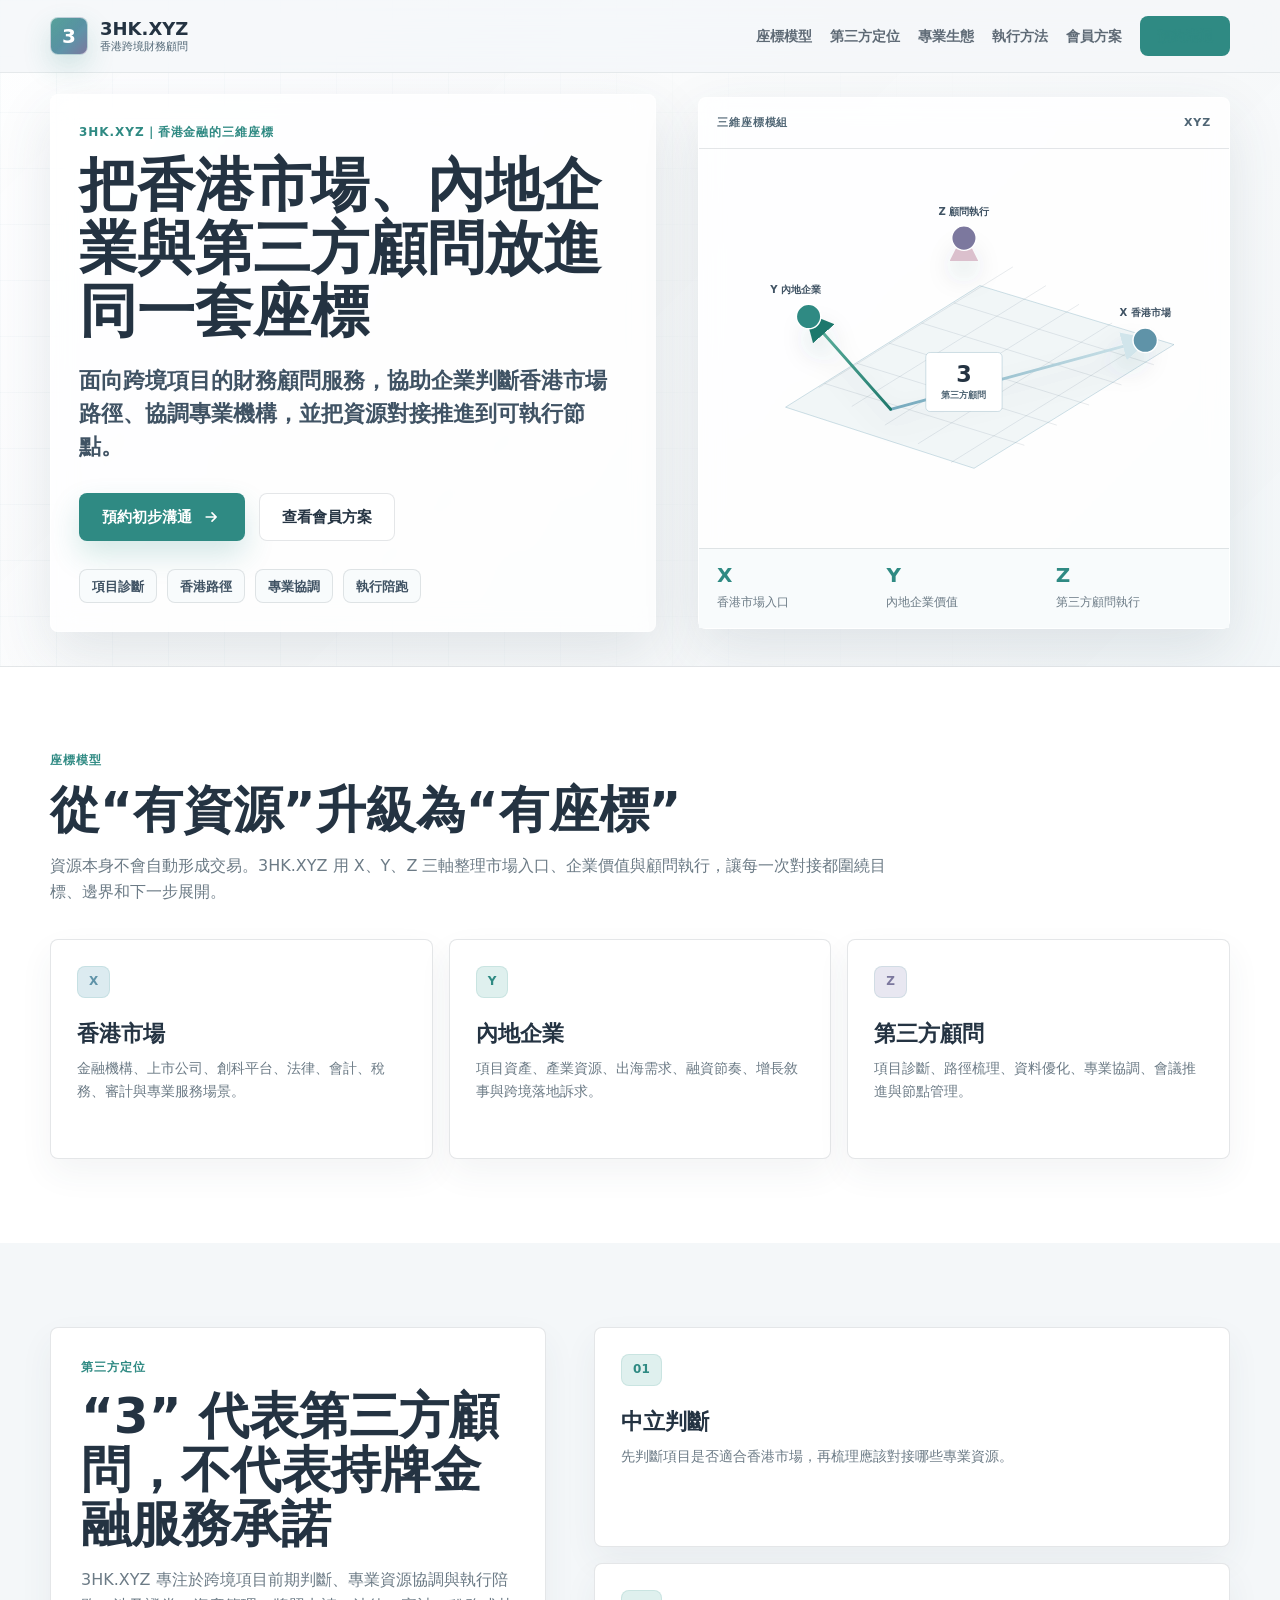
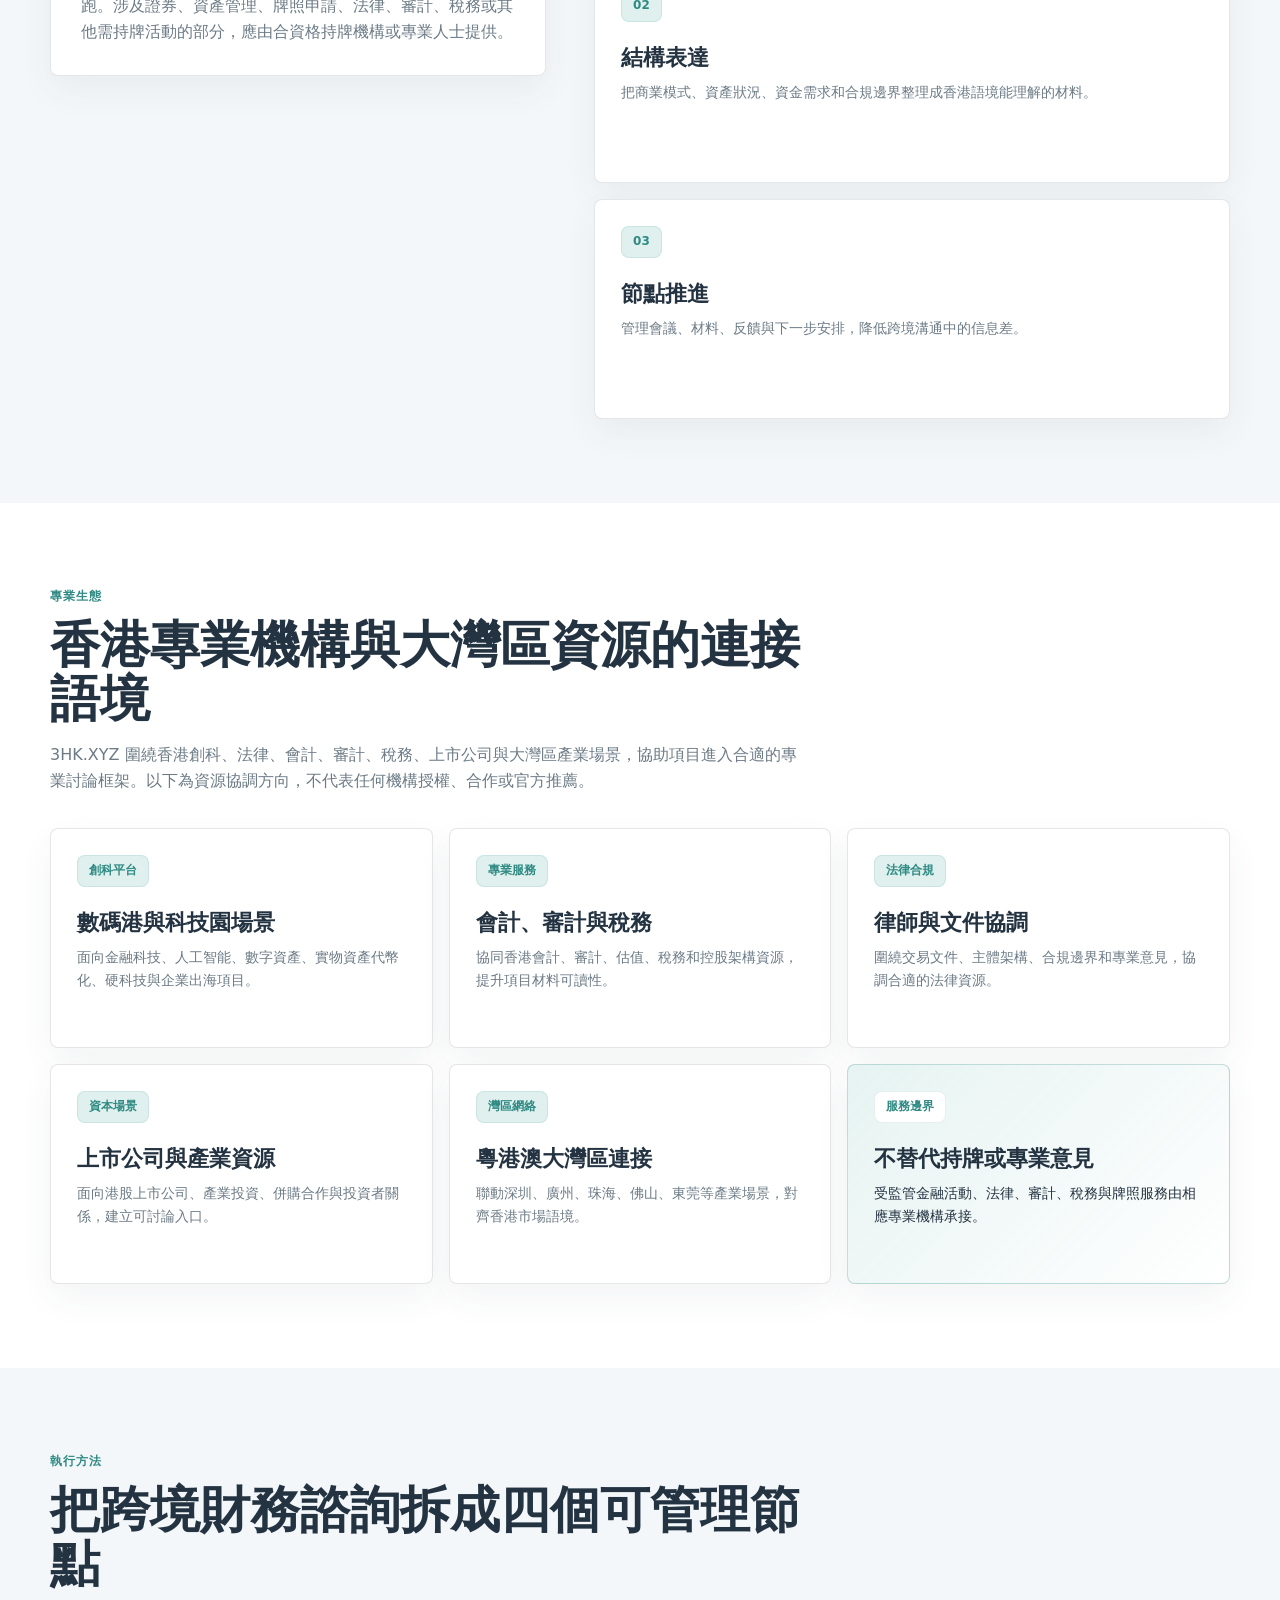
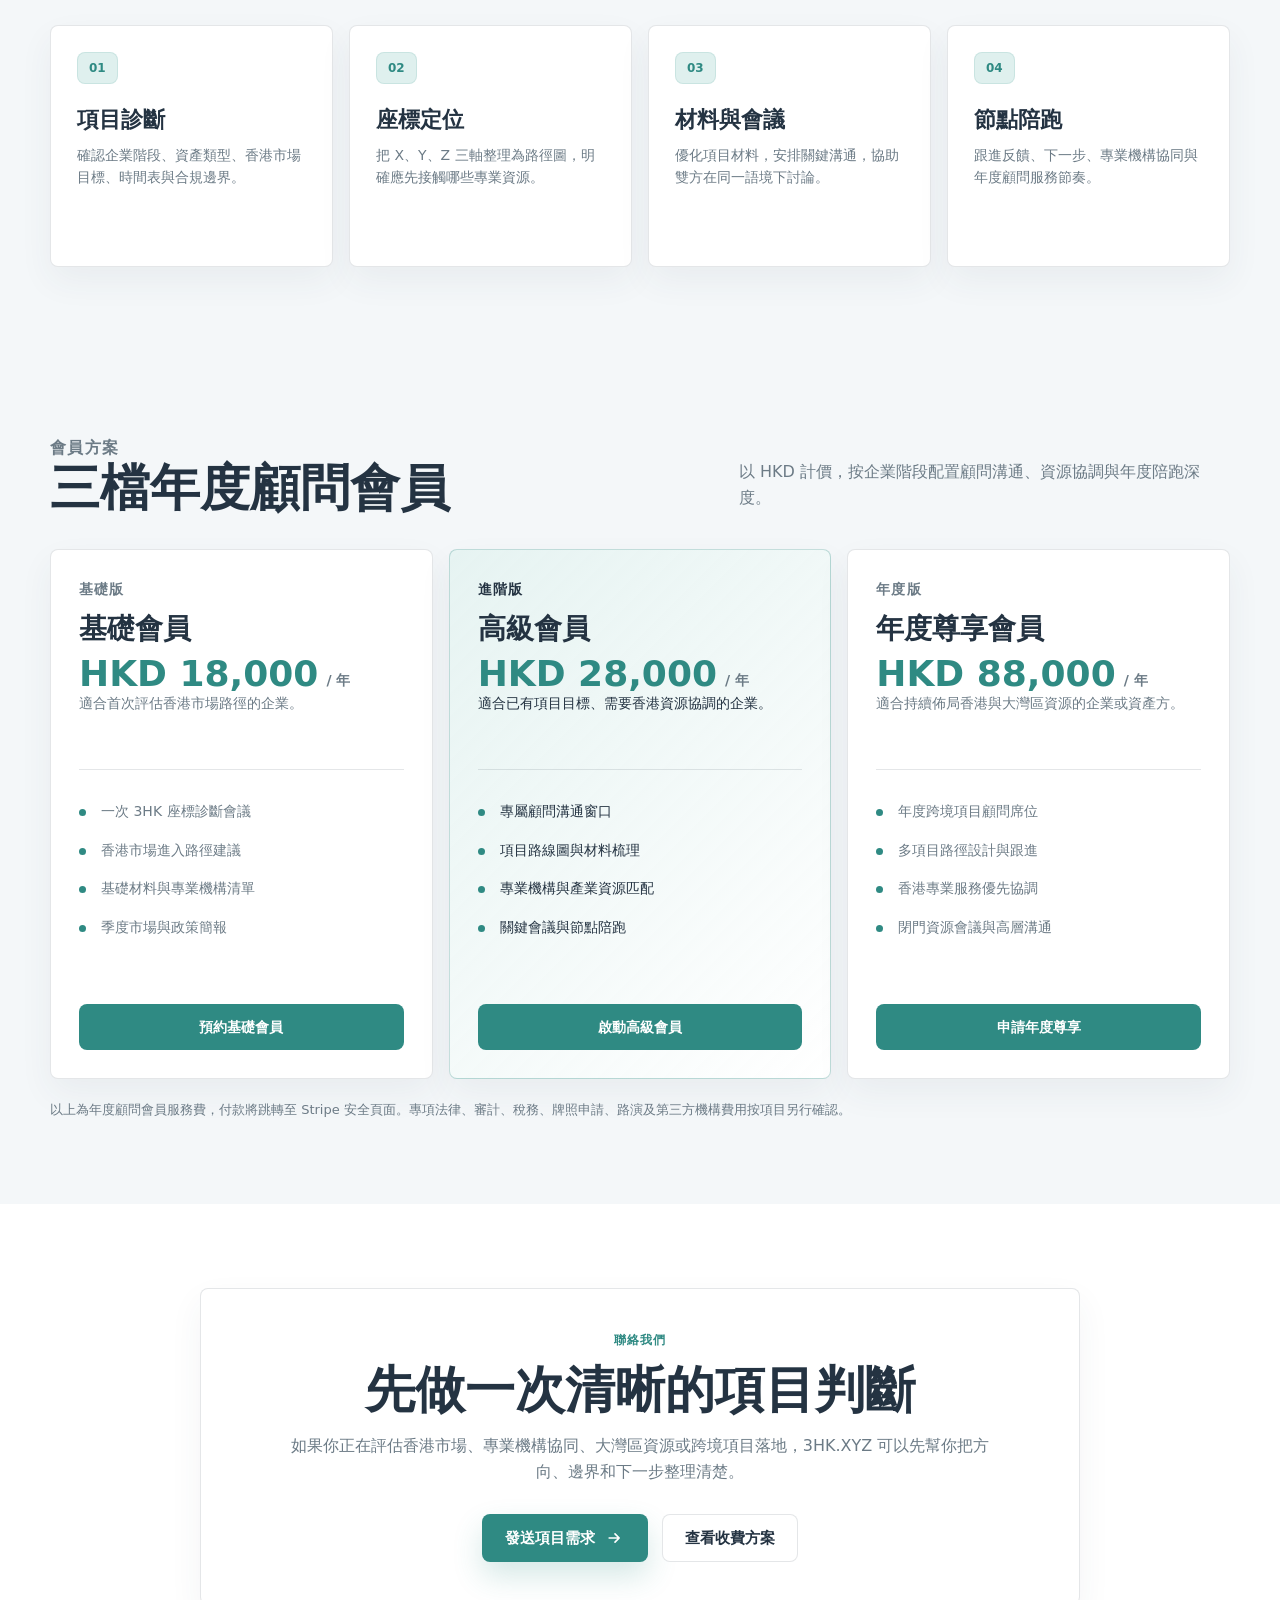
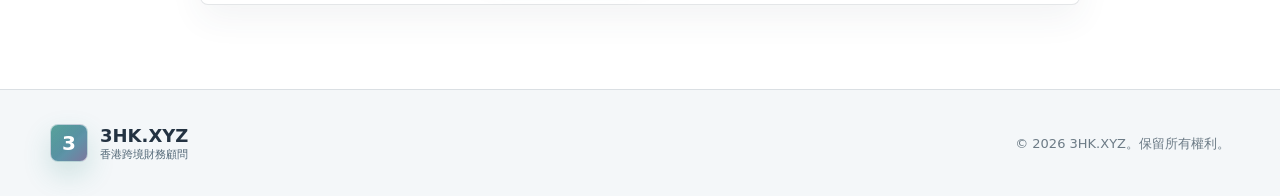
==== index.html @ 9edd81d6 "Switch to modular cool-tone design" ====
<!doctype html>
<html lang="zh-Hant-HK">
  <head>
    <meta charset="utf-8" />
    <meta name="viewport" content="width=device-width, initial-scale=1" />
    <meta
      name="description"
      content="3HK.XYZ 是面向香港市場、內地企業與第三方顧問協調的財務顧問服務網站，協助跨境項目梳理路徑、協調專業機構與推進執行。"
    />
    <title>3HK.XYZ｜香港金融的三維座標</title>
    <link rel="icon" href="favicon.svg" type="image/svg+xml" />
    <link rel="stylesheet" href="styles.css" />
  </head>
  <body>
    <a class="skip-link" href="#main">跳轉到主要內容</a>

    <header class="site-header" data-header>
      <div class="nav-shell">
        <a class="brand" href="#top" aria-label="3HK.XYZ 首頁">
          <span class="brand-mark">3</span>
          <span>
            <strong>3HK.XYZ</strong>
            <small>香港跨境財務顧問</small>
          </span>
        </a>

        <button class="nav-toggle" type="button" aria-expanded="false" aria-controls="site-nav" data-nav-toggle>
          <span></span>
          <span></span>
          <span></span>
          <span class="sr-only">打開導航</span>
        </button>

        <nav class="site-nav" id="site-nav" data-nav>
          <a href="#coordinate">座標模型</a>
          <a href="#positioning">第三方定位</a>
          <a href="#ecosystem">專業生態</a>
          <a href="#method">執行方法</a>
          <a href="#membership">會員方案</a>
          <a class="nav-cta" href="#contact">預約溝通</a>
        </nav>
      </div>
    </header>

    <main id="main">
      <section class="hero" id="top" aria-labelledby="hero-title">
        <div class="hero-backdrop" aria-hidden="true"></div>
        <div class="container hero-grid">
          <div class="hero-copy reveal">
            <p class="eyebrow">3HK.XYZ｜香港金融的三維座標</p>
            <h1 id="hero-title">把香港市場、內地企業與第三方顧問放進同一套座標</h1>
            <p class="hero-lede">
              面向跨境項目的財務顧問服務，協助企業判斷香港市場路徑、協調專業機構，並把資源對接推進到可執行節點。
            </p>
            <div class="hero-actions">
              <a class="button button-primary" href="#contact">
                <span>預約初步溝通</span>
                <svg viewBox="0 0 24 24" aria-hidden="true">
                  <path d="M5 12h12m-5-5 5 5-5 5" />
                </svg>
              </a>
              <a class="button button-secondary" href="#membership">查看會員方案</a>
            </div>
            <div class="hero-tags" aria-label="服務重點">
              <span>項目診斷</span>
              <span>香港路徑</span>
              <span>專業協調</span>
              <span>執行陪跑</span>
            </div>
          </div>

          <div class="coordinate-terminal reveal" aria-label="3HK.XYZ 三維座標視覺">
            <div class="terminal-top">
              <span>三維座標模組</span>
              <span>XYZ</span>
            </div>
            <svg class="coordinate-visual" viewBox="0 0 720 540" role="img" aria-labelledby="diagram-title diagram-desc">
              <title id="diagram-title">3HK.XYZ 三維座標模型</title>
              <desc id="diagram-desc">X軸代表香港市場，Y軸代表內地企業，Z軸代表第三方顧問執行。</desc>
              <defs>
                <linearGradient id="axisBlue" x1="0" x2="1" y1="0" y2="0">
                  <stop offset="0%" stop-color="#74a9bd" />
                  <stop offset="100%" stop-color="#d1e5eb" />
                </linearGradient>
                <linearGradient id="axisGreen" x1="0" x2="1" y1="0" y2="1">
                  <stop offset="0%" stop-color="#65b7a3" />
                  <stop offset="100%" stop-color="#1f786c" />
                </linearGradient>
                <linearGradient id="axisPlum" x1="0" x2="0" y1="1" y2="0">
                  <stop offset="0%" stop-color="#88617a" />
                  <stop offset="100%" stop-color="#dbc0cd" />
                </linearGradient>
                <linearGradient id="surfaceFill" x1="0" x2="1" y1="0" y2="1">
                  <stop offset="0%" stop-color="#ffffff" stop-opacity="0.2" />
                  <stop offset="100%" stop-color="#ffffff" stop-opacity="0.04" />
                </linearGradient>
                <filter id="softAxisShadow" x="-20%" y="-20%" width="140%" height="140%">
                  <feDropShadow dx="0" dy="18" stdDeviation="18" flood-color="#2b4658" flood-opacity="0.16" />
                </filter>
                <marker id="arrowBlue" markerWidth="10" markerHeight="10" refX="8" refY="5" orient="auto">
                  <path d="M0 0 10 5 0 10Z" fill="#d1e5eb" />
                </marker>
                <marker id="arrowGreen" markerWidth="10" markerHeight="10" refX="8" refY="5" orient="auto">
                  <path d="M0 0 10 5 0 10Z" fill="#1f786c" />
                </marker>
                <marker id="arrowPlum" markerWidth="10" markerHeight="10" refX="8" refY="5" orient="auto">
                  <path d="M0 0 10 5 0 10Z" fill="#dbc0cd" />
                </marker>
              </defs>

              <polygon class="surface" points="112,345 382,176 652,258 374,430" />
              <g class="surface-grid">
                <path d="M158 318 428 150" />
                <path d="M204 344 474 176" />
                <path d="M250 370 520 202" />
                <path d="M296 396 566 228" />
                <path d="M342 422 612 254" />
                <path d="M166 312 444 398" />
                <path d="M211 284 489 370" />
                <path d="M256 256 534 342" />
                <path d="M301 228 579 314" />
                <path d="M346 200 624 286" />
              </g>

              <g class="axes" filter="url(#softAxisShadow)">
                <path class="axis axis-x" marker-end="url(#arrowBlue)" d="M258 348 612 252" />
                <path class="axis axis-y" marker-end="url(#arrowGreen)" d="M258 348 144 219" />
                <path class="axis axis-z" marker-end="url(#arrowPlum)" d="M360 314 360 110" />
              </g>

              <g class="coordinate-nodes">
                <circle class="node node-x" cx="612" cy="252" r="17" />
                <circle class="node node-y" cx="144" cy="219" r="17" />
                <circle class="node node-z" cx="360" cy="110" r="17" />
                <rect class="origin-box" x="307" y="269" width="106" height="82" rx="6" />
                <text class="origin-number" x="360" y="310" text-anchor="middle">3</text>
                <text class="origin-label" x="360" y="332" text-anchor="middle">第三方顧問</text>
              </g>

              <g class="diagram-labels">
                <text x="612" y="218" text-anchor="middle">X 香港市場</text>
                <text x="126" y="186" text-anchor="middle">Y 內地企業</text>
                <text x="360" y="78" text-anchor="middle">Z 顧問執行</text>
              </g>
            </svg>
            <div class="terminal-foot">
              <div>
                <strong>X</strong>
                <span>香港市場入口</span>
              </div>
              <div>
                <strong>Y</strong>
                <span>內地企業價值</span>
              </div>
              <div>
                <strong>Z</strong>
                <span>第三方顧問執行</span>
              </div>
            </div>
          </div>
        </div>
      </section>

      <section class="coordinate-section" id="coordinate" aria-labelledby="coordinate-title">
        <div class="container coordinate-layout">
          <div class="section-heading reveal">
            <p class="section-kicker">座標模型</p>
            <h2 id="coordinate-title">從“有資源”升級為“有座標”</h2>
            <p>
              資源本身不會自動形成交易。3HK.XYZ 用 X、Y、Z 三軸整理市場入口、企業價值與顧問執行，讓每一次對接都圍繞目標、邊界和下一步展開。
            </p>
          </div>
          <div class="axis-grid">
            <article class="axis-card reveal">
              <span>X</span>
              <h3>香港市場</h3>
              <p>金融機構、上市公司、創科平台、法律、會計、稅務、審計與專業服務場景。</p>
            </article>
            <article class="axis-card reveal">
              <span>Y</span>
              <h3>內地企業</h3>
              <p>項目資產、產業資源、出海需求、融資節奏、增長敘事與跨境落地訴求。</p>
            </article>
            <article class="axis-card reveal">
              <span>Z</span>
              <h3>第三方顧問</h3>
              <p>項目診斷、路徑梳理、資料優化、專業協調、會議推進與節點管理。</p>
            </article>
          </div>
        </div>
      </section>

      <section class="section positioning-section" id="positioning" aria-labelledby="positioning-title">
        <div class="container split-layout">
          <div class="section-copy reveal">
            <p class="section-kicker">第三方定位</p>
            <h2 id="positioning-title">“3” 代表第三方顧問，不代表持牌金融服務承諾</h2>
            <p>
              3HK.XYZ 專注於跨境項目前期判斷、專業資源協調與執行陪跑。涉及證券、資產管理、牌照申請、法律、審計、稅務或其他需持牌活動的部分，應由合資格持牌機構或專業人士提供。
            </p>
          </div>

          <div class="stance-grid">
            <article class="stance-card reveal">
              <span>01</span>
              <h3>中立判斷</h3>
              <p>先判斷項目是否適合香港市場，再梳理應該對接哪些專業資源。</p>
            </article>
            <article class="stance-card reveal">
              <span>02</span>
              <h3>結構表達</h3>
              <p>把商業模式、資產狀況、資金需求和合規邊界整理成香港語境能理解的材料。</p>
            </article>
            <article class="stance-card reveal">
              <span>03</span>
              <h3>節點推進</h3>
              <p>管理會議、材料、反饋與下一步安排，降低跨境溝通中的信息差。</p>
            </article>
          </div>
        </div>
      </section>

      <section class="section ecosystem-section" id="ecosystem" aria-labelledby="ecosystem-title">
        <div class="container">
          <div class="section-heading reveal">
            <p class="section-kicker">專業生態</p>
            <h2 id="ecosystem-title">香港專業機構與大灣區資源的連接語境</h2>
            <p>
              3HK.XYZ 圍繞香港創科、法律、會計、審計、稅務、上市公司與大灣區產業場景，協助項目進入合適的專業討論框架。以下為資源協調方向，不代表任何機構授權、合作或官方推薦。
            </p>
          </div>

          <div class="ecosystem-grid">
            <article class="ecosystem-card reveal">
              <span>創科平台</span>
              <h3>數碼港與科技園場景</h3>
              <p>面向金融科技、人工智能、數字資產、實物資產代幣化、硬科技與企業出海項目。</p>
            </article>
            <article class="ecosystem-card reveal">
              <span>專業服務</span>
              <h3>會計、審計與稅務</h3>
              <p>協同香港會計、審計、估值、稅務和控股架構資源，提升項目材料可讀性。</p>
            </article>
            <article class="ecosystem-card reveal">
              <span>法律合規</span>
              <h3>律師與文件協調</h3>
              <p>圍繞交易文件、主體架構、合規邊界和專業意見，協調合適的法律資源。</p>
            </article>
            <article class="ecosystem-card reveal">
              <span>資本場景</span>
              <h3>上市公司與產業資源</h3>
              <p>面向港股上市公司、產業投資、併購合作與投資者關係，建立可討論入口。</p>
            </article>
            <article class="ecosystem-card reveal">
              <span>灣區網絡</span>
              <h3>粵港澳大灣區連接</h3>
              <p>聯動深圳、廣州、珠海、佛山、東莞等產業場景，對齊香港市場語境。</p>
            </article>
            <article class="ecosystem-card reveal emphasis">
              <span>服務邊界</span>
              <h3>不替代持牌或專業意見</h3>
              <p>受監管金融活動、法律、審計、稅務與牌照服務由相應專業機構承接。</p>
            </article>
          </div>
        </div>
      </section>

      <section class="method-section" id="method" aria-labelledby="method-title">
        <div class="container method-layout">
          <div class="section-heading reveal">
            <p class="section-kicker">執行方法</p>
            <h2 id="method-title">把跨境財務諮詢拆成四個可管理節點</h2>
          </div>
          <div class="method-timeline">
            <article class="method-step reveal">
              <span>01</span>
              <h3>項目診斷</h3>
              <p>確認企業階段、資產類型、香港市場目標、時間表與合規邊界。</p>
            </article>
            <article class="method-step reveal">
              <span>02</span>
              <h3>座標定位</h3>
              <p>把 X、Y、Z 三軸整理為路徑圖，明確應先接觸哪些專業資源。</p>
            </article>
            <article class="method-step reveal">
              <span>03</span>
              <h3>材料與會議</h3>
              <p>優化項目材料，安排關鍵溝通，協助雙方在同一語境下討論。</p>
            </article>
            <article class="method-step reveal">
              <span>04</span>
              <h3>節點陪跑</h3>
              <p>跟進反饋、下一步、專業機構協同與年度顧問服務節奏。</p>
            </article>
          </div>
        </div>
      </section>

      <section class="section membership-section" id="membership" aria-labelledby="membership-title">
        <div class="container">
          <div class="pricing-head reveal">
            <div>
              <p class="section-kicker">會員方案</p>
              <h2 id="membership-title">三檔年度顧問會員</h2>
            </div>
            <p>以 HKD 計價，按企業階段配置顧問溝通、資源協調與年度陪跑深度。</p>
          </div>

          <div class="plan-grid">
            <article class="plan-card reveal">
              <p class="plan-label">基礎版</p>
              <h3>基礎會員</h3>
              <p class="plan-price"><strong>HKD 18,000</strong><span>/ 年</span></p>
              <p class="plan-desc">適合首次評估香港市場路徑的企業。</p>
              <ul>
                <li>一次 3HK 座標診斷會議</li>
                <li>香港市場進入路徑建議</li>
                <li>基礎材料與專業機構清單</li>
                <li>季度市場與政策簡報</li>
              </ul>
              <a href="https://buy.stripe.com/fZudR97wta5j1kq8N9b7y07">預約基礎會員</a>
            </article>
            <article class="plan-card featured reveal">
              <p class="plan-label">進階版</p>
              <h3>高級會員</h3>
              <p class="plan-price"><strong>HKD 28,000</strong><span>/ 年</span></p>
              <p class="plan-desc">適合已有項目目標、需要香港資源協調的企業。</p>
              <ul>
                <li>專屬顧問溝通窗口</li>
                <li>項目路線圖與材料梳理</li>
                <li>專業機構與產業資源匹配</li>
                <li>關鍵會議與節點陪跑</li>
              </ul>
              <a href="https://buy.stripe.com/14A9AT1856T71kqe7tb7y08">啟動高級會員</a>
            </article>
            <article class="plan-card reveal">
              <p class="plan-label">年度版</p>
              <h3>年度尊享會員</h3>
              <p class="plan-price"><strong>HKD 88,000</strong><span>/ 年</span></p>
              <p class="plan-desc">適合持續佈局香港與大灣區資源的企業或資產方。</p>
              <ul>
                <li>年度跨境項目顧問席位</li>
                <li>多項目路徑設計與跟進</li>
                <li>香港專業服務優先協調</li>
                <li>閉門資源會議與高層溝通</li>
              </ul>
              <a href="https://buy.stripe.com/aFa00j4khcdr7IOd3pb7y09">申請年度尊享</a>
            </article>
          </div>
          <p class="pricing-note reveal">
            以上為年度顧問會員服務費，付款將跳轉至 Stripe 安全頁面。專項法律、審計、稅務、牌照申請、路演及第三方機構費用按項目另行確認。
          </p>
        </div>
      </section>

      <section class="contact-section" id="contact" aria-labelledby="contact-title">
        <div class="container contact-panel reveal">
          <p class="section-kicker">聯絡我們</p>
          <h2 id="contact-title">先做一次清晰的項目判斷</h2>
          <p>
            如果你正在評估香港市場、專業機構協同、大灣區資源或跨境項目落地，3HK.XYZ 可以先幫你把方向、邊界和下一步整理清楚。
          </p>
          <div class="contact-actions">
            <a class="button button-primary" href="mailto:contact@3hk.xyz?subject=3HK.XYZ%20Project%20Inquiry">
              <span>發送項目需求</span>
              <svg viewBox="0 0 24 24" aria-hidden="true">
                <path d="M5 12h12m-5-5 5 5-5 5" />
              </svg>
            </a>
            <a class="button button-secondary" href="#membership">查看收費方案</a>
          </div>
        </div>
      </section>
    </main>

    <footer class="site-footer">
      <div class="container footer-inner">
        <a class="brand" href="#top" aria-label="3HK.XYZ 首頁">
          <span class="brand-mark">3</span>
          <span>
            <strong>3HK.XYZ</strong>
            <small>香港跨境財務顧問</small>
          </span>
        </a>
        <p>© <span data-year></span> 3HK.XYZ。保留所有權利。</p>
      </div>
    </footer>

    <script src="script.js"></script>
  </body>
</html>
---- styles.css ----
:root {
  --ink: #243342;
  --ink-2: #405364;
  --slate: #4f6574;
  --blue: #5f93a8;
  --blue-soft: #dcebf0;
  --teal: #2f8a83;
  --teal-soft: #dff0ee;
  --violet: #7c789e;
  --violet-soft: #e8e7f1;
  --bg: #f4f7f9;
  --bg-2: #e9f0f4;
  --surface: #ffffff;
  --surface-soft: #f8fbfc;
  --muted: #6c7b86;
  --line: rgba(36, 51, 66, 0.12);
  --line-strong: rgba(36, 51, 66, 0.2);
  --line-light: rgba(255, 255, 255, 0.56);
  --shadow: 0 22px 58px rgba(50, 72, 88, 0.12);
  --max: 1180px;
  --radius: 8px;
}

* {
  box-sizing: border-box;
}

html {
  scroll-behavior: smooth;
  overflow-x: hidden;
}

body {
  margin: 0;
  color: var(--ink);
  background: var(--bg);
  font-family: Inter, ui-sans-serif, system-ui, -apple-system, BlinkMacSystemFont, "PingFang TC", "Microsoft JhengHei", "PingFang SC", "Microsoft YaHei", sans-serif;
  line-height: 1.62;
  text-rendering: optimizeLegibility;
  overflow-x: hidden;
}

body.nav-open {
  overflow: hidden;
}

a {
  color: inherit;
}

button {
  font: inherit;
}

.sr-only,
.skip-link {
  position: absolute;
  width: 1px;
  height: 1px;
  overflow: hidden;
  clip: rect(0, 0, 0, 0);
  white-space: nowrap;
}

.skip-link:focus {
  z-index: 999;
  top: 16px;
  left: 16px;
  width: auto;
  height: auto;
  padding: 10px 14px;
  color: var(--surface);
  background: var(--ink);
  clip: auto;
  text-decoration: none;
}

.container,
.nav-shell {
  width: min(var(--max), calc(100% - 44px));
  margin: 0 auto;
}

.site-header {
  position: fixed;
  inset: 0 0 auto;
  z-index: 50;
  background: rgba(244, 247, 249, 0.8);
  border-bottom: 1px solid rgba(36, 51, 66, 0.08);
  backdrop-filter: blur(18px);
  transition: background 180ms ease, box-shadow 180ms ease;
}

.site-header.is-scrolled,
body.nav-open .site-header {
  background: rgba(255, 255, 255, 0.92);
  box-shadow: 0 14px 36px rgba(50, 72, 88, 0.08);
}

.nav-shell {
  min-height: 72px;
  display: flex;
  align-items: center;
  justify-content: space-between;
  gap: 24px;
}

.brand {
  display: inline-flex;
  align-items: center;
  gap: 12px;
  color: var(--ink);
  text-decoration: none;
}

.brand-mark {
  width: 38px;
  height: 38px;
  display: grid;
  place-items: center;
  color: var(--surface);
  background:
    linear-gradient(135deg, rgba(255, 255, 255, 0.2), transparent 52%),
    linear-gradient(135deg, var(--teal), var(--blue) 60%, var(--violet));
  border: 1px solid rgba(255, 255, 255, 0.58);
  border-radius: var(--radius);
  font-size: 20px;
  font-weight: 900;
  box-shadow: 0 12px 28px rgba(47, 138, 131, 0.2);
}

.brand strong,
.brand small {
  display: block;
}

.brand strong {
  font-size: 18px;
  line-height: 1.1;
}

.brand small {
  margin-top: 2px;
  color: var(--slate);
  font-size: 11px;
  line-height: 1.2;
}

.site-nav {
  display: flex;
  align-items: center;
  gap: 18px;
}

.site-nav a {
  color: rgba(36, 51, 66, 0.72);
  text-decoration: none;
  font-size: 14px;
  font-weight: 760;
  transition: color 160ms ease, background 160ms ease, border-color 160ms ease;
}

.site-nav a:hover,
.site-nav a.is-active {
  color: var(--teal);
}

.site-nav .nav-cta {
  min-height: 40px;
  display: inline-flex;
  align-items: center;
  justify-content: center;
  padding: 0 16px;
  color: var(--surface);
  background: var(--teal);
  border: 1px solid rgba(47, 138, 131, 0.24);
  border-radius: var(--radius);
}

.site-nav .nav-cta:hover {
  color: var(--surface);
  background: #267871;
}

.nav-toggle {
  display: none;
  width: 42px;
  height: 42px;
  border: 1px solid rgba(36, 51, 66, 0.16);
  border-radius: var(--radius);
  background: rgba(255, 255, 255, 0.72);
  color: var(--ink);
  cursor: pointer;
}

.nav-toggle span:not(.sr-only) {
  display: block;
  width: 18px;
  height: 2px;
  margin: 4px auto;
  background: currentColor;
}

.hero {
  position: relative;
  overflow: hidden;
  color: var(--ink);
  background:
    linear-gradient(135deg, rgba(255, 255, 255, 0.94), rgba(244, 247, 249, 0.92)),
    linear-gradient(135deg, var(--bg), var(--bg-2));
  border-bottom: 1px solid var(--line);
}

.hero-backdrop {
  position: absolute;
  inset: 0;
  background-image:
    linear-gradient(rgba(95, 147, 168, 0.14) 1px, transparent 1px),
    linear-gradient(90deg, rgba(95, 147, 168, 0.14) 1px, transparent 1px);
  background-size: 56px 56px;
  mask-image: linear-gradient(90deg, rgba(36, 51, 66, 0.28), rgba(36, 51, 66, 0.16), transparent 86%);
}

.hero-grid {
  position: relative;
  z-index: 1;
  min-height: clamp(560px, 70vh, 650px);
  display: grid;
  grid-template-columns: minmax(0, 0.98fr) minmax(420px, 0.86fr);
  align-items: center;
  gap: 42px;
  padding: 94px 0 34px;
}

.hero-copy {
  max-width: 780px;
  min-width: 0;
  padding: 28px;
  background: rgba(255, 255, 255, 0.74);
  border: 1px solid var(--line-light);
  border-radius: var(--radius);
  box-shadow: var(--shadow);
  backdrop-filter: blur(12px);
}

.eyebrow,
.section-kicker,
.plan-label {
  margin: 0 0 12px;
  color: var(--teal);
  font-size: 12px;
  font-weight: 860;
  letter-spacing: 0.08em;
  text-transform: uppercase;
}

.hero h1,
.section h2,
.coordinate-section h2,
.method-section h2,
.contact-section h2 {
  margin: 0;
  color: var(--ink);
  font-weight: 860;
  line-height: 1.08;
  letter-spacing: 0;
}

.hero h1 {
  max-width: 860px;
  font-size: clamp(38px, 4.7vw, 58px);
  overflow-wrap: anywhere;
}

.hero-lede {
  max-width: 720px;
  margin: 22px 0 0;
  color: var(--ink-2);
  font-size: clamp(18px, 1.75vw, 22px);
  font-weight: 650;
  line-height: 1.5;
}

.hero-actions,
.contact-actions {
  display: flex;
  flex-wrap: wrap;
  gap: 14px;
  margin-top: 30px;
}

.button {
  min-height: 48px;
  display: inline-flex;
  align-items: center;
  justify-content: center;
  gap: 10px;
  padding: 0 22px;
  border: 1px solid transparent;
  border-radius: var(--radius);
  text-decoration: none;
  font-size: 15px;
  font-weight: 820;
  transition: transform 160ms ease, background 160ms ease, border-color 160ms ease, color 160ms ease;
}

.button svg {
  width: 20px;
  height: 20px;
  fill: none;
  stroke: currentColor;
  stroke-width: 2;
  stroke-linecap: round;
  stroke-linejoin: round;
}

.button:hover {
  transform: translateY(-2px);
}

.button-primary {
  color: var(--surface);
  background: var(--teal);
  box-shadow: 0 14px 30px rgba(47, 138, 131, 0.2);
}

.button-primary:hover {
  background: #267871;
}

.button-secondary {
  color: var(--ink);
  background: var(--surface);
  border-color: var(--line);
}

.button-secondary:hover {
  border-color: rgba(47, 138, 131, 0.34);
  background: var(--surface-soft);
}

.hero-tags {
  display: flex;
  flex-wrap: wrap;
  gap: 10px;
  margin-top: 28px;
}

.hero-tags span {
  min-height: 34px;
  display: inline-flex;
  align-items: center;
  padding: 0 12px;
  color: var(--ink-2);
  background: var(--surface-soft);
  border: 1px solid var(--line);
  border-radius: var(--radius);
  font-size: 13px;
  font-weight: 720;
}

.coordinate-terminal {
  min-width: 0;
  color: var(--ink);
  background: rgba(255, 255, 255, 0.82);
  border: 1px solid var(--line-light);
  border-radius: var(--radius);
  box-shadow: var(--shadow);
  backdrop-filter: blur(12px);
}

.terminal-top,
.terminal-foot {
  display: flex;
  justify-content: space-between;
  gap: 14px;
  padding: 16px 18px;
  border-bottom: 1px solid var(--line);
}

.terminal-top span {
  color: var(--slate);
  font-size: 11px;
  font-weight: 860;
  letter-spacing: 0.08em;
}

.coordinate-visual {
  width: 100%;
  height: auto;
  display: block;
  padding: 10px 6px 0;
  overflow: visible;
}

.surface {
  fill: rgba(95, 147, 168, 0.08);
  stroke: rgba(95, 147, 168, 0.34);
  stroke-width: 1.2;
}

.surface-grid path {
  stroke: rgba(79, 101, 116, 0.18);
  stroke-width: 1;
}

.axis {
  fill: none;
  stroke-width: 4;
  stroke-linecap: round;
}

.axis-x {
  stroke: url(#axisBlue);
}

.axis-y {
  stroke: url(#axisGreen);
}

.axis-z {
  stroke: url(#axisPlum);
}

.node {
  stroke: var(--surface);
  stroke-width: 2;
}

.node-x {
  fill: var(--blue);
}

.node-y {
  fill: var(--teal);
}

.node-z {
  fill: var(--violet);
}

.origin-box {
  fill: var(--surface);
  stroke: rgba(95, 147, 168, 0.32);
  stroke-width: 1.2;
}

.origin-number {
  fill: var(--ink);
  font-size: 31px;
  font-weight: 900;
}

.origin-label {
  fill: var(--slate);
  font-size: 13px;
  font-weight: 800;
}

.diagram-labels text {
  fill: var(--ink-2);
  font-size: 14px;
  font-weight: 780;
}

.terminal-foot {
  display: grid;
  grid-template-columns: repeat(3, minmax(0, 1fr));
  border-top: 1px solid var(--line);
  border-bottom: 0;
  background: var(--surface-soft);
}

.terminal-foot div {
  min-width: 0;
}

.terminal-foot strong {
  display: block;
  color: var(--teal);
  font-size: 20px;
  line-height: 1;
}

.terminal-foot span {
  display: block;
  margin-top: 8px;
  color: var(--muted);
  font-size: 12px;
}

.coordinate-section,
.method-section,
.section,
.contact-section {
  scroll-margin-top: 88px;
  padding: 84px 0;
}

.coordinate-section,
.ecosystem-section,
.contact-section {
  background: var(--surface);
}

.positioning-section,
.membership-section,
.method-section {
  background: var(--bg);
}

.section-heading {
  width: min(760px, 100%);
  margin-bottom: 34px;
}

.coordinate-layout .section-heading {
  width: min(840px, 100%);
}

.section h2,
.coordinate-section h2,
.method-section h2,
.contact-section h2,
.pricing-head h2 {
  font-size: clamp(30px, 4vw, 50px);
}

.section-heading p:not(.section-kicker),
.section-copy p:not(.section-kicker),
.pricing-head p,
.contact-section p:not(.section-kicker) {
  margin: 16px 0 0;
  color: var(--muted);
  font-size: 16px;
}

.axis-grid,
.stance-grid,
.ecosystem-grid,
.plan-grid,
.method-timeline {
  display: grid;
  gap: 16px;
}

.axis-grid,
.ecosystem-grid,
.plan-grid {
  grid-template-columns: repeat(3, minmax(0, 1fr));
}

.axis-card,
.stance-card,
.ecosystem-card,
.plan-card,
.method-step,
.contact-panel {
  min-width: 0;
  border: 1px solid var(--line);
  border-radius: var(--radius);
  background: var(--surface);
  box-shadow: 0 14px 34px rgba(50, 72, 88, 0.06);
}

.axis-card,
.stance-card,
.ecosystem-card,
.method-step {
  min-height: 220px;
  padding: 26px;
  transition: transform 180ms ease, border-color 180ms ease, box-shadow 180ms ease;
}

.axis-card:hover,
.stance-card:hover,
.ecosystem-card:hover,
.plan-card:hover,
.method-step:hover {
  transform: translateY(-4px);
  border-color: rgba(47, 138, 131, 0.32);
  box-shadow: 0 20px 48px rgba(50, 72, 88, 0.1);
}

.axis-card span,
.stance-card span,
.ecosystem-card span,
.method-step span {
  min-height: 32px;
  display: inline-flex;
  align-items: center;
  padding: 0 11px;
  color: var(--teal);
  background: var(--teal-soft);
  border: 1px solid rgba(47, 138, 131, 0.12);
  border-radius: var(--radius);
  font-size: 12px;
  font-weight: 850;
}

.axis-card:nth-child(1) span {
  color: var(--blue);
  background: var(--blue-soft);
}

.axis-card:nth-child(3) span {
  color: var(--violet);
  background: var(--violet-soft);
}

.axis-card h3,
.stance-card h3,
.ecosystem-card h3,
.plan-card h3,
.method-step h3 {
  margin: 22px 0 10px;
  color: var(--ink);
  font-size: 22px;
  line-height: 1.25;
}

.axis-card p,
.stance-card p,
.ecosystem-card p,
.plan-card p,
.method-step p {
  margin: 0;
  color: var(--muted);
  font-size: 14px;
}

.split-layout {
  display: grid;
  grid-template-columns: minmax(0, 0.78fr) minmax(0, 1fr);
  gap: 48px;
  align-items: start;
}

.section-copy {
  min-width: 0;
  padding: 30px;
  background: var(--surface);
  border: 1px solid var(--line);
  border-radius: var(--radius);
  box-shadow: 0 14px 34px rgba(50, 72, 88, 0.06);
}

.stance-grid {
  grid-template-columns: 1fr;
}

.ecosystem-card.emphasis,
.plan-card.featured {
  color: var(--ink);
  background:
    linear-gradient(135deg, rgba(223, 240, 238, 0.78), rgba(255, 255, 255, 0.94)),
    var(--surface);
  border-color: rgba(47, 138, 131, 0.28);
}

.ecosystem-card.emphasis span {
  color: var(--teal);
  background: var(--surface);
}

.ecosystem-card.emphasis h3,
.ecosystem-card.emphasis p,
.plan-card.featured h3,
.plan-card.featured p,
.plan-card.featured li {
  color: inherit;
}

.method-timeline {
  grid-template-columns: repeat(4, minmax(0, 1fr));
}

.method-step {
  min-height: 242px;
}

.pricing-head {
  display: grid;
  grid-template-columns: minmax(0, 0.8fr) minmax(280px, 0.6fr);
  gap: 34px;
  align-items: end;
  margin-bottom: 34px;
}

.pricing-head h2 {
  margin: 0;
  line-height: 1.08;
}

.pricing-head p {
  margin: 0;
}

.pricing-head > p {
  padding-bottom: 4px;
}

.plan-card {
  min-height: 530px;
  padding: 28px;
  display: flex;
  flex-direction: column;
  transition: transform 180ms ease, border-color 180ms ease, box-shadow 180ms ease;
}

.plan-card .plan-label {
  margin-bottom: 10px;
}

.plan-card h3 {
  margin-top: 0;
  font-size: 28px;
}

.plan-price {
  display: flex;
  align-items: flex-end;
  flex-wrap: wrap;
  gap: 4px 8px;
  margin: 0 0 16px;
}

.plan-price strong {
  color: var(--teal);
  font-size: clamp(30px, 3vw, 36px);
  line-height: 1;
  white-space: nowrap;
}

.plan-price span {
  color: var(--muted);
  font-size: 14px;
  font-weight: 750;
}

.plan-desc {
  min-height: 78px;
  padding-bottom: 22px;
  border-bottom: 1px solid var(--line);
}

.plan-card ul {
  margin: 22px 0 28px;
  padding: 0;
  list-style: none;
}

.plan-card li {
  position: relative;
  padding: 8px 0 8px 22px;
  color: var(--muted);
  font-size: 14px;
}

.plan-card li::before {
  content: "";
  position: absolute;
  left: 0;
  top: 17px;
  width: 7px;
  height: 7px;
  background: var(--teal);
  border-radius: 50%;
}

.plan-card a {
  min-height: 46px;
  display: inline-flex;
  align-items: center;
  justify-content: center;
  margin-top: auto;
  color: var(--surface);
  background: var(--teal);
  border-radius: var(--radius);
  text-decoration: none;
  font-size: 14px;
  font-weight: 860;
}

.plan-card a:hover {
  background: #267871;
}

.pricing-note {
  margin: 20px 0 0;
  color: var(--muted);
  font-size: 13px;
}

.contact-panel {
  width: min(880px, calc(100% - 44px));
  margin: 0 auto;
  padding: 42px;
  text-align: center;
}

.contact-panel p:not(.section-kicker) {
  width: min(700px, 100%);
  margin: 16px auto 0;
  color: var(--muted);
}

.contact-actions {
  justify-content: center;
}

.site-footer {
  padding: 34px 0;
  background: var(--bg);
  border-top: 1px solid var(--line);
}

.footer-inner {
  display: flex;
  align-items: center;
  justify-content: space-between;
  gap: 24px;
}

.site-footer p {
  margin: 0;
  color: var(--muted);
  font-size: 13px;
}

.reveal {
  opacity: 0;
  transform: translateY(18px);
  transition: opacity 520ms ease, transform 520ms ease;
}

.reveal.is-visible {
  opacity: 1;
  transform: translateY(0);
}

@media (prefers-reduced-motion: reduce) {
  html {
    scroll-behavior: auto;
  }

  *,
  *::before,
  *::after {
    transition-duration: 0.01ms !important;
    animation-duration: 0.01ms !important;
    animation-iteration-count: 1 !important;
  }

  .reveal {
    opacity: 1;
    transform: none;
  }
}

@media (max-width: 1060px) {
  .nav-toggle {
    display: block;
  }

  .site-nav {
    position: fixed;
    top: 72px;
    right: 22px;
    left: 22px;
    display: grid;
    gap: 0;
    padding: 12px;
    background: var(--surface);
    border: 1px solid var(--line);
    border-radius: var(--radius);
    box-shadow: var(--shadow);
    opacity: 0;
    visibility: hidden;
    transform: translateY(-10px);
    transition: opacity 180ms ease, transform 180ms ease, visibility 180ms ease;
  }

  body.nav-open .site-nav {
    opacity: 1;
    visibility: visible;
    transform: translateY(0);
  }

  .site-nav a {
    min-height: 46px;
    display: flex;
    align-items: center;
    padding: 0 12px;
    color: var(--ink);
  }

  .site-nav .nav-cta {
    margin-top: 6px;
  }

  .hero-grid {
    grid-template-columns: 1fr;
    min-height: auto;
  }

  .coordinate-terminal {
    max-width: 680px;
  }

  .split-layout,
  .axis-grid,
  .ecosystem-grid,
  .pricing-head,
  .plan-grid {
    grid-template-columns: 1fr 1fr;
  }

  .method-timeline {
    grid-template-columns: repeat(2, minmax(0, 1fr));
  }
}

@media (max-width: 720px) {
  .container,
  .nav-shell,
  .contact-panel {
    width: min(var(--max), calc(100vw - 44px));
  }

  .brand small {
    display: none;
  }

  .hero-grid {
    gap: 24px;
    padding: 96px 0 34px;
  }

  .hero-copy {
    padding: 22px;
  }

  .hero h1 {
    font-size: clamp(31px, 9.4vw, 40px);
    line-height: 1.12;
  }

  .hero-lede {
    font-size: 17px;
  }

  .eyebrow {
    font-size: 10px;
    line-height: 1.45;
    letter-spacing: 0.08em;
    overflow-wrap: anywhere;
  }

  .hero-actions,
  .contact-actions {
    display: grid;
    grid-template-columns: 1fr;
  }

  .button {
    width: 100%;
  }

  .terminal-top {
    padding: 13px 14px;
  }

  .terminal-top span {
    font-size: 10px;
  }

  .coordinate-visual {
    margin: -16px 0 -18px;
  }

  .terminal-foot,
  .axis-grid,
  .stance-grid,
  .ecosystem-grid,
  .method-timeline,
  .plan-grid,
  .pricing-head,
  .split-layout {
    grid-template-columns: 1fr;
  }

  .terminal-foot {
    gap: 1px;
    padding: 0;
    background: var(--line);
  }

  .terminal-foot div {
    padding: 14px;
    background: var(--surface-soft);
  }

  .coordinate-section,
  .section,
  .method-section,
  .contact-section {
    padding: 64px 0;
  }

  .section-heading,
  .pricing-head {
    margin-bottom: 28px;
  }

  .section-copy,
  .axis-card,
  .stance-card,
  .ecosystem-card,
  .plan-card,
  .method-step {
    min-height: auto;
    padding: 22px;
  }

  .plan-card {
    min-height: auto;
  }

  .plan-desc {
    min-height: auto;
  }

  .contact-panel {
    padding: 28px 22px;
  }

  .footer-inner {
    flex-direction: column;
    align-items: flex-start;
  }
}
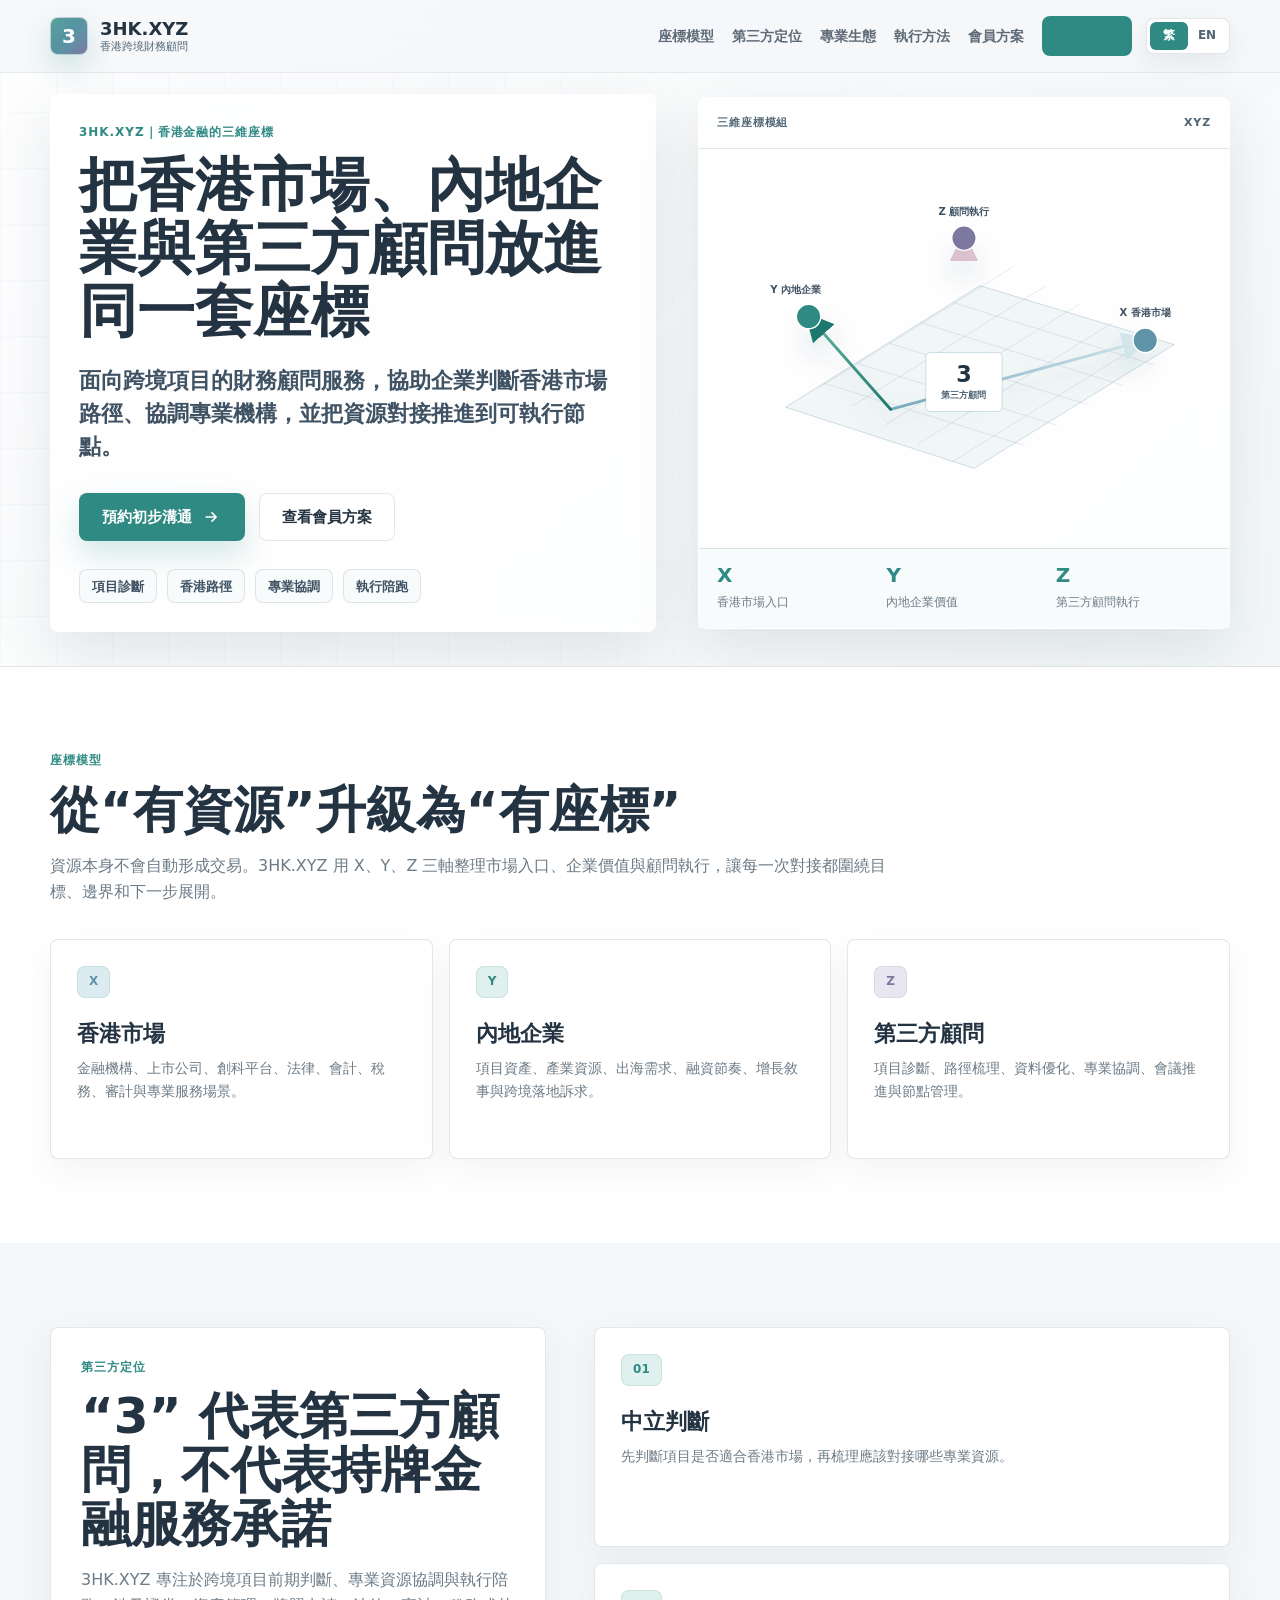
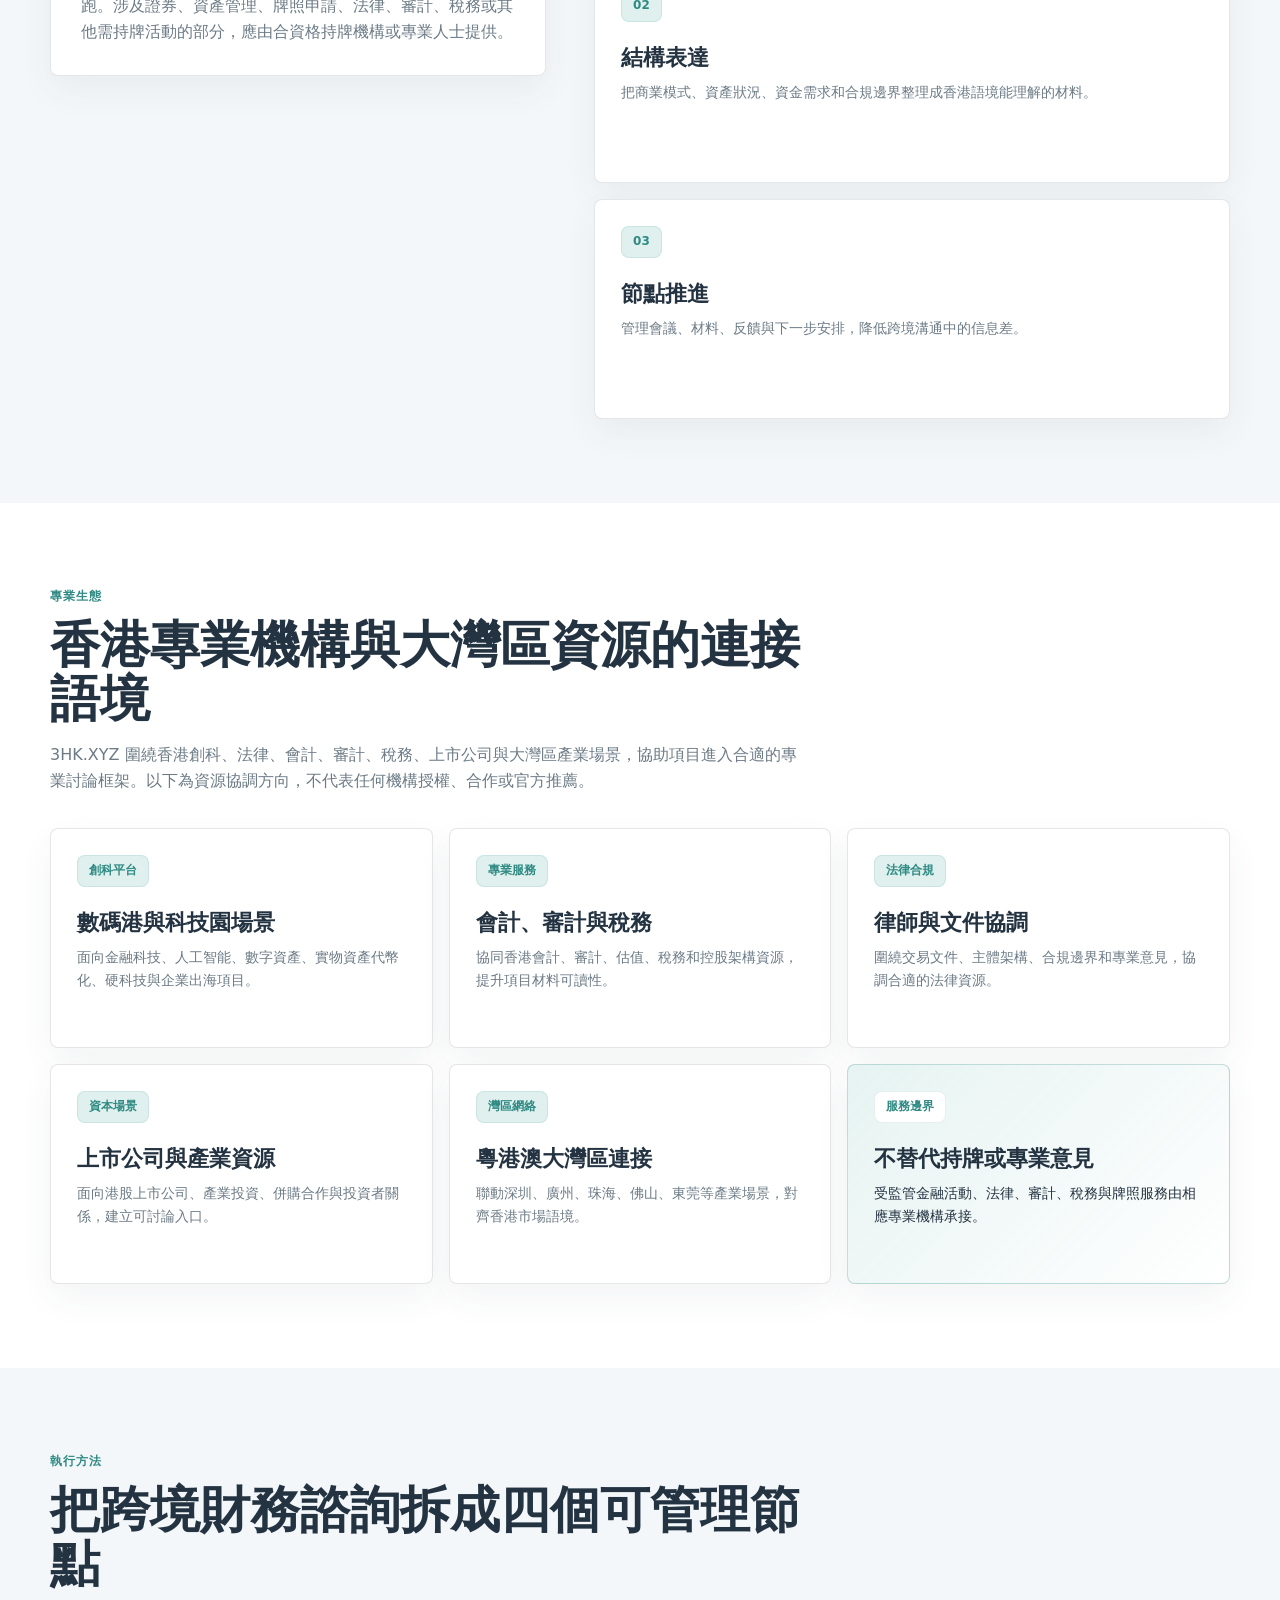
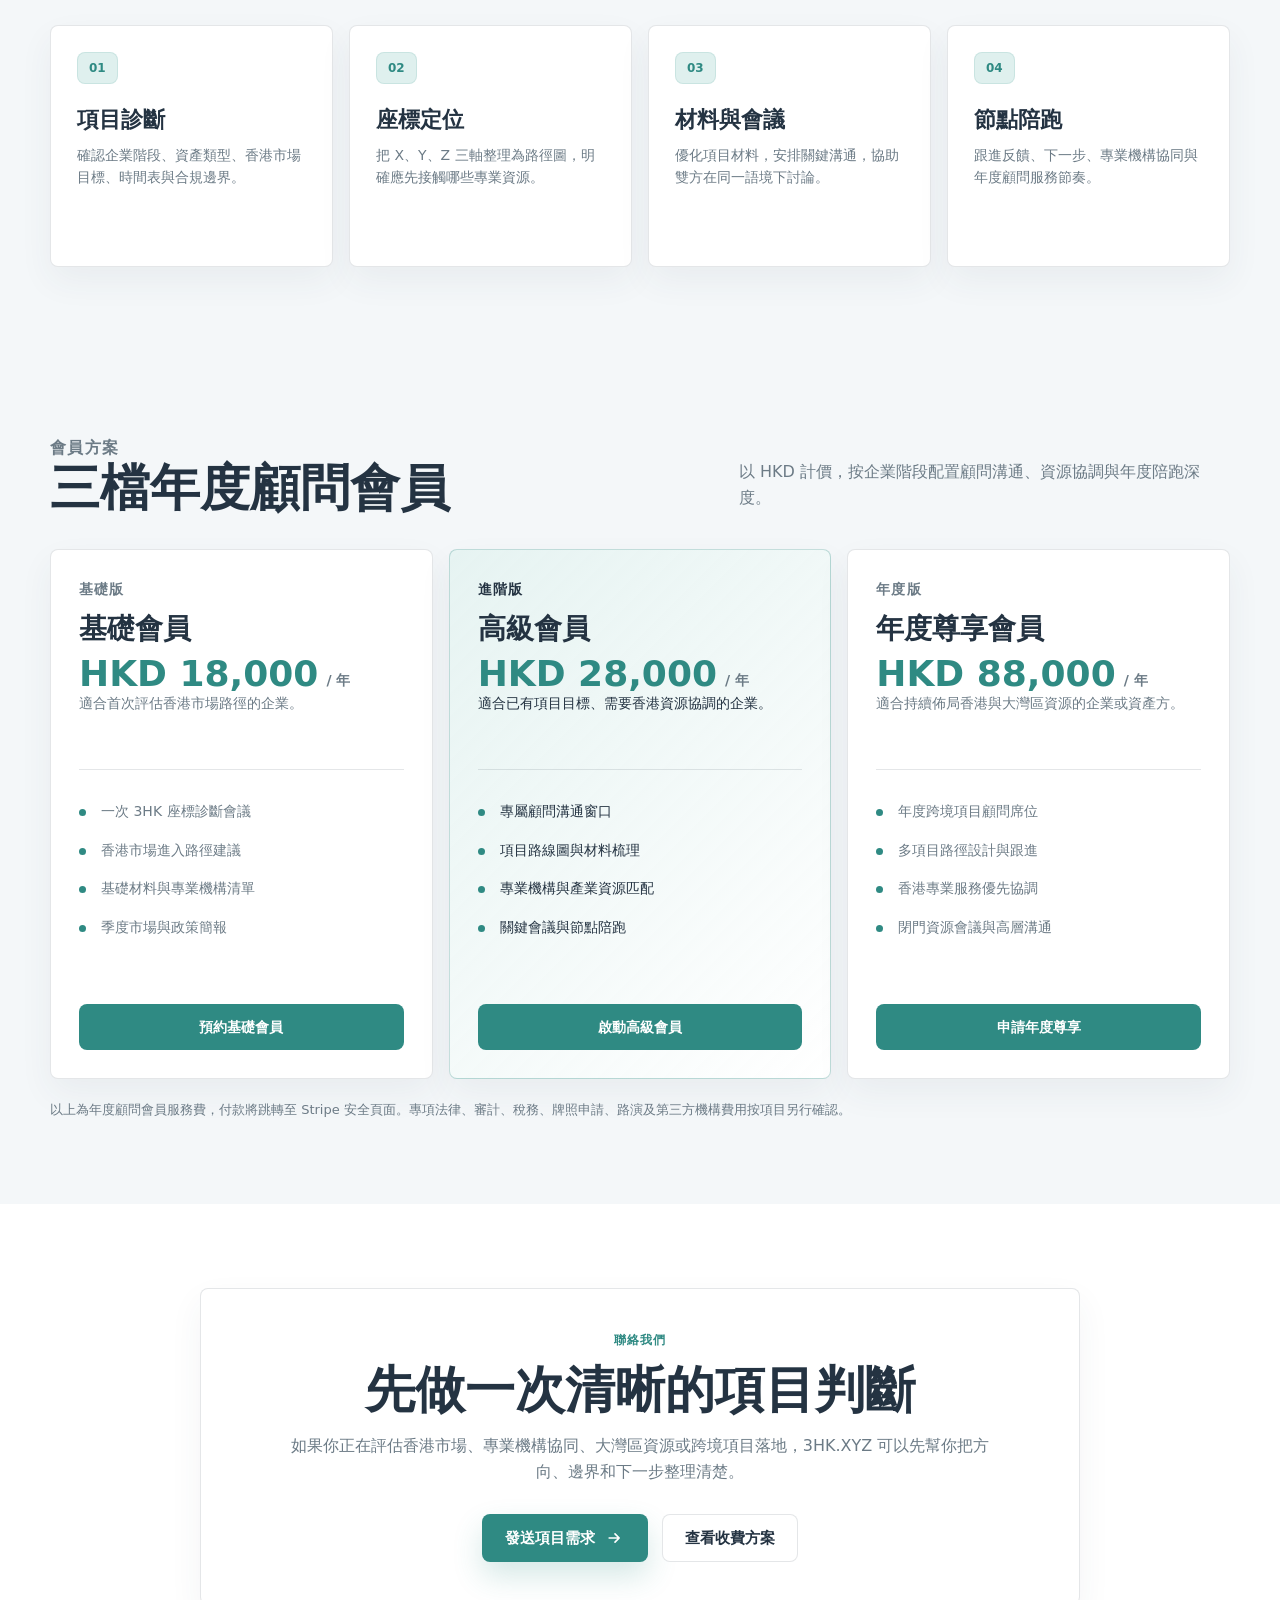
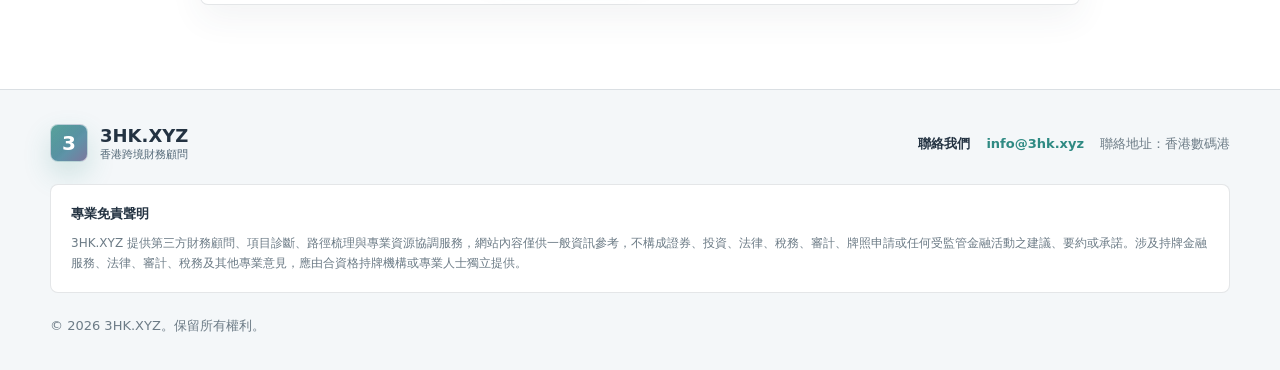
==== commit ddcc8fd5: "Add English version and footer disclaimer" ====
--- a/index.html
+++ b/index.html
@@ -31,14 +31,20 @@
           <span class="sr-only">打開導航</span>
         </button>
 
-        <nav class="site-nav" id="site-nav" data-nav>
-          <a href="#coordinate">座標模型</a>
-          <a href="#positioning">第三方定位</a>
-          <a href="#ecosystem">專業生態</a>
-          <a href="#method">執行方法</a>
-          <a href="#membership">會員方案</a>
-          <a class="nav-cta" href="#contact">預約溝通</a>
-        </nav>
+        <div class="nav-actions">
+          <nav class="site-nav" id="site-nav" data-nav>
+            <a href="#coordinate">座標模型</a>
+            <a href="#positioning">第三方定位</a>
+            <a href="#ecosystem">專業生態</a>
+            <a href="#method">執行方法</a>
+            <a href="#membership">會員方案</a>
+            <a class="nav-cta" href="#contact">預約溝通</a>
+          </nav>
+          <div class="language-switch" aria-label="語言切換">
+            <a class="is-active" href="index.html" aria-current="page">繁</a>
+            <a href="en.html">EN</a>
+          </div>
+        </div>
       </div>
     </header>
 
@@ -361,7 +367,7 @@
             如果你正在評估香港市場、專業機構協同、大灣區資源或跨境項目落地，3HK.XYZ 可以先幫你把方向、邊界和下一步整理清楚。
           </p>
           <div class="contact-actions">
-            <a class="button button-primary" href="mailto:contact@3hk.xyz?subject=3HK.XYZ%20Project%20Inquiry">
+            <a class="button button-primary" href="mailto:info@3hk.xyz?subject=3HK.XYZ%20Project%20Inquiry">
               <span>發送項目需求</span>
               <svg viewBox="0 0 24 24" aria-hidden="true">
                 <path d="M5 12h12m-5-5 5 5-5 5" />
@@ -374,15 +380,28 @@
     </main>
 
     <footer class="site-footer">
-      <div class="container footer-inner">
-        <a class="brand" href="#top" aria-label="3HK.XYZ 首頁">
-          <span class="brand-mark">3</span>
-          <span>
-            <strong>3HK.XYZ</strong>
-            <small>香港跨境財務顧問</small>
-          </span>
-        </a>
-        <p>© <span data-year></span> 3HK.XYZ。保留所有權利。</p>
+      <div class="container footer-stack">
+        <div class="footer-inner">
+          <a class="brand" href="#top" aria-label="3HK.XYZ 首頁">
+            <span class="brand-mark">3</span>
+            <span>
+              <strong>3HK.XYZ</strong>
+              <small>香港跨境財務顧問</small>
+            </span>
+          </a>
+          <div class="footer-contact" aria-label="聯絡資訊">
+            <strong>聯絡我們</strong>
+            <a href="mailto:info@3hk.xyz">info@3hk.xyz</a>
+            <span>聯絡地址：香港數碼港</span>
+          </div>
+        </div>
+        <div class="footer-disclaimer">
+          <strong>專業免責聲明</strong>
+          <p>
+            3HK.XYZ 提供第三方財務顧問、項目診斷、路徑梳理與專業資源協調服務，網站內容僅供一般資訊參考，不構成證券、投資、法律、稅務、審計、牌照申請或任何受監管金融活動之建議、要約或承諾。涉及持牌金融服務、法律、審計、稅務及其他專業意見，應由合資格持牌機構或專業人士獨立提供。
+          </p>
+        </div>
+        <p class="footer-copyright">© <span data-year></span> 3HK.XYZ。保留所有權利。</p>
       </div>
     </footer>
 
--- a/styles.css
+++ b/styles.css
@@ -152,6 +152,12 @@
   gap: 18px;
 }
 
+.nav-actions {
+  display: flex;
+  align-items: center;
+  gap: 14px;
+}
+
 .site-nav a {
   color: rgba(36, 51, 66, 0.72);
   text-decoration: none;
@@ -180,6 +186,34 @@
 .site-nav .nav-cta:hover {
   color: var(--surface);
   background: #267871;
+}
+
+.language-switch {
+  min-height: 36px;
+  display: inline-grid;
+  grid-template-columns: 1fr 1fr;
+  padding: 3px;
+  background: var(--surface);
+  border: 1px solid var(--line);
+  border-radius: var(--radius);
+  box-shadow: 0 10px 24px rgba(50, 72, 88, 0.08);
+}
+
+.language-switch a {
+  min-width: 38px;
+  display: inline-flex;
+  align-items: center;
+  justify-content: center;
+  color: var(--slate);
+  border-radius: 6px;
+  text-decoration: none;
+  font-size: 12px;
+  font-weight: 860;
+}
+
+.language-switch a.is-active {
+  color: var(--surface);
+  background: var(--teal);
 }
 
 .nav-toggle {
@@ -815,6 +849,11 @@
   border-top: 1px solid var(--line);
 }
 
+.footer-stack {
+  display: grid;
+  gap: 22px;
+}
+
 .footer-inner {
   display: flex;
   align-items: center;
@@ -822,10 +861,50 @@
   gap: 24px;
 }
 
-.site-footer p {
+.footer-contact {
+  display: flex;
+  flex-wrap: wrap;
+  align-items: center;
+  justify-content: flex-end;
+  gap: 10px 16px;
+  color: var(--muted);
+  font-size: 13px;
+}
+
+.footer-contact strong {
+  color: var(--ink);
+}
+
+.footer-contact a {
+  color: var(--teal);
+  text-decoration: none;
+  font-weight: 760;
+}
+
+.footer-disclaimer {
+  padding: 18px 20px;
+  background: var(--surface);
+  border: 1px solid var(--line);
+  border-radius: var(--radius);
+}
+
+.footer-disclaimer strong {
+  display: block;
+  color: var(--ink);
+  font-size: 13px;
+}
+
+.footer-disclaimer p,
+.footer-copyright {
   margin: 0;
   color: var(--muted);
   font-size: 13px;
+}
+
+.footer-disclaimer p {
+  margin-top: 8px;
+  font-size: 12px;
+  line-height: 1.72;
 }
 
 .reveal {
@@ -881,6 +960,10 @@
     transition: opacity 180ms ease, transform 180ms ease, visibility 180ms ease;
   }
 
+  .nav-actions {
+    gap: 10px;
+  }
+
   body.nav-open .site-nav {
     opacity: 1;
     visibility: visible;
@@ -897,6 +980,10 @@
 
   .site-nav .nav-cta {
     margin-top: 6px;
+  }
+
+  .language-switch {
+    flex: 0 0 auto;
   }
 
   .hero-grid {
@@ -1039,4 +1126,10 @@
     flex-direction: column;
     align-items: flex-start;
   }
-}
+
+  .footer-contact {
+    justify-content: flex-start;
+    align-items: flex-start;
+    flex-direction: column;
+  }
+}
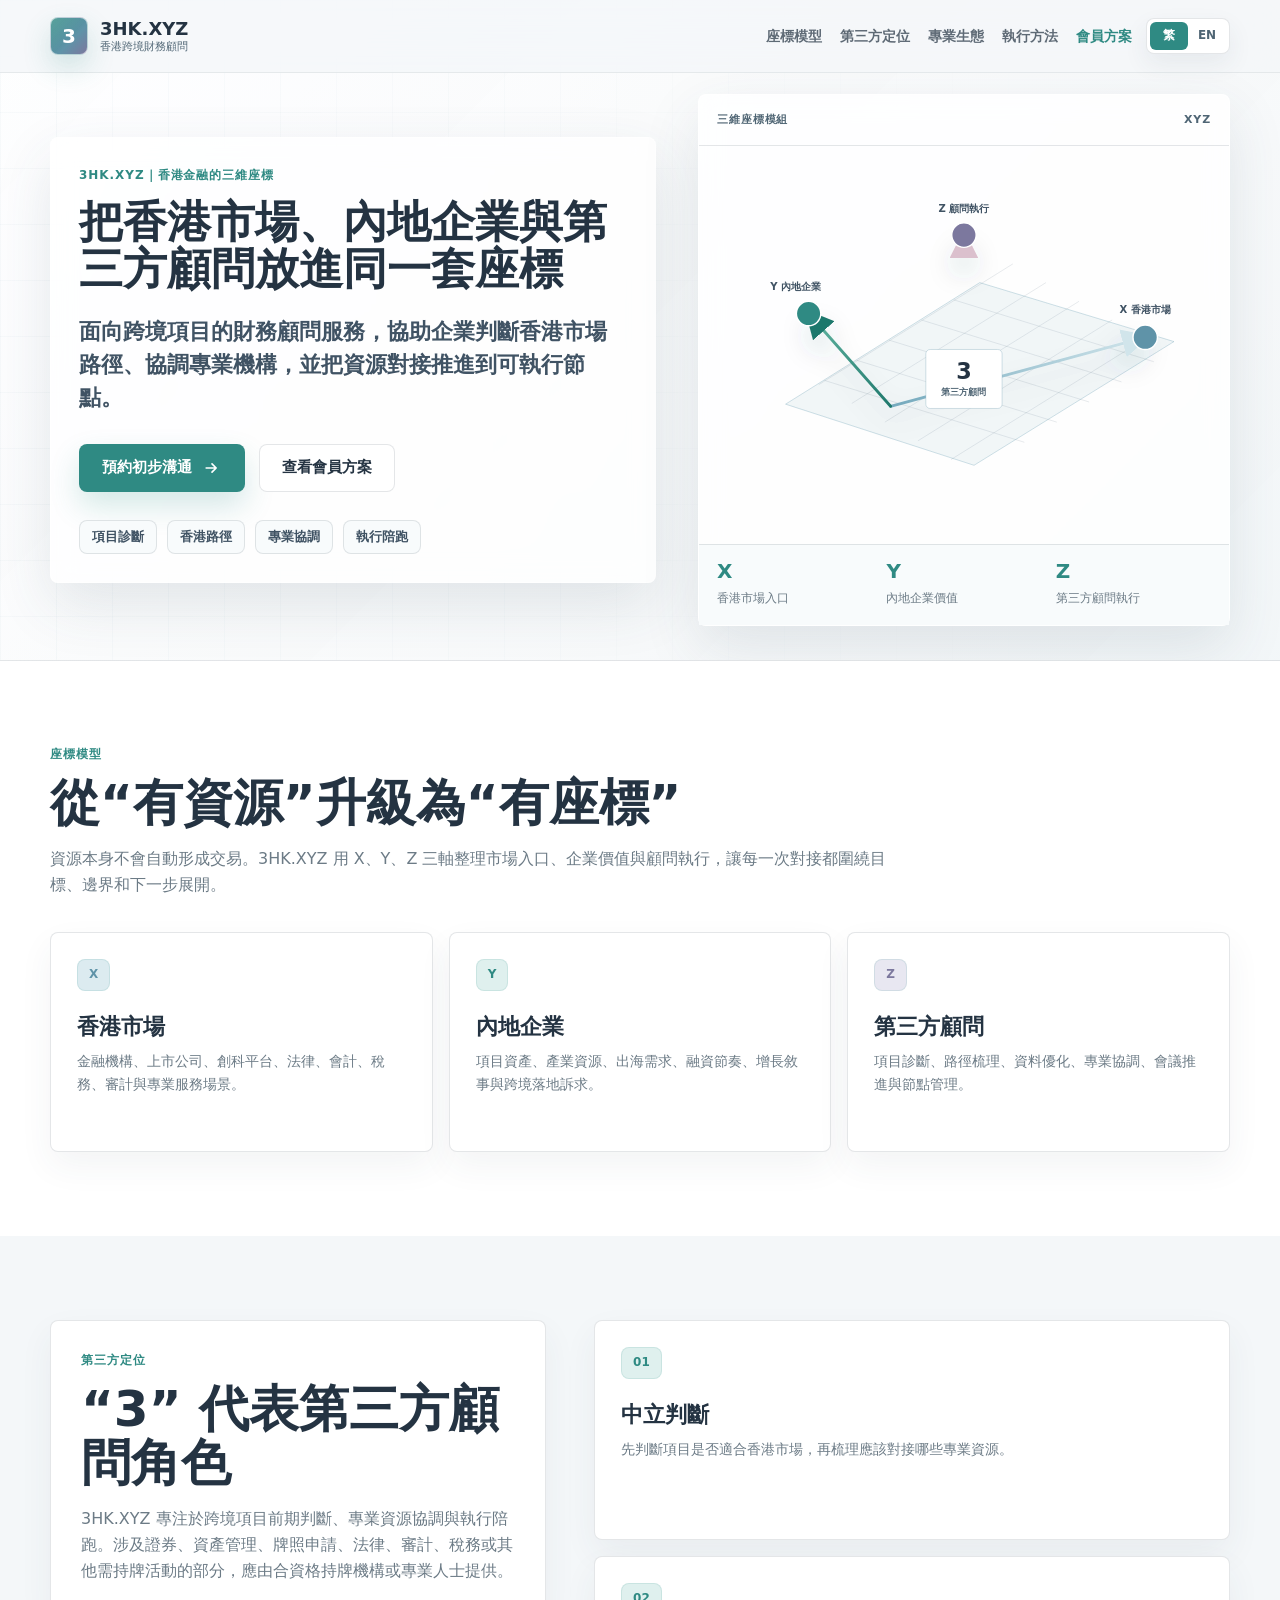
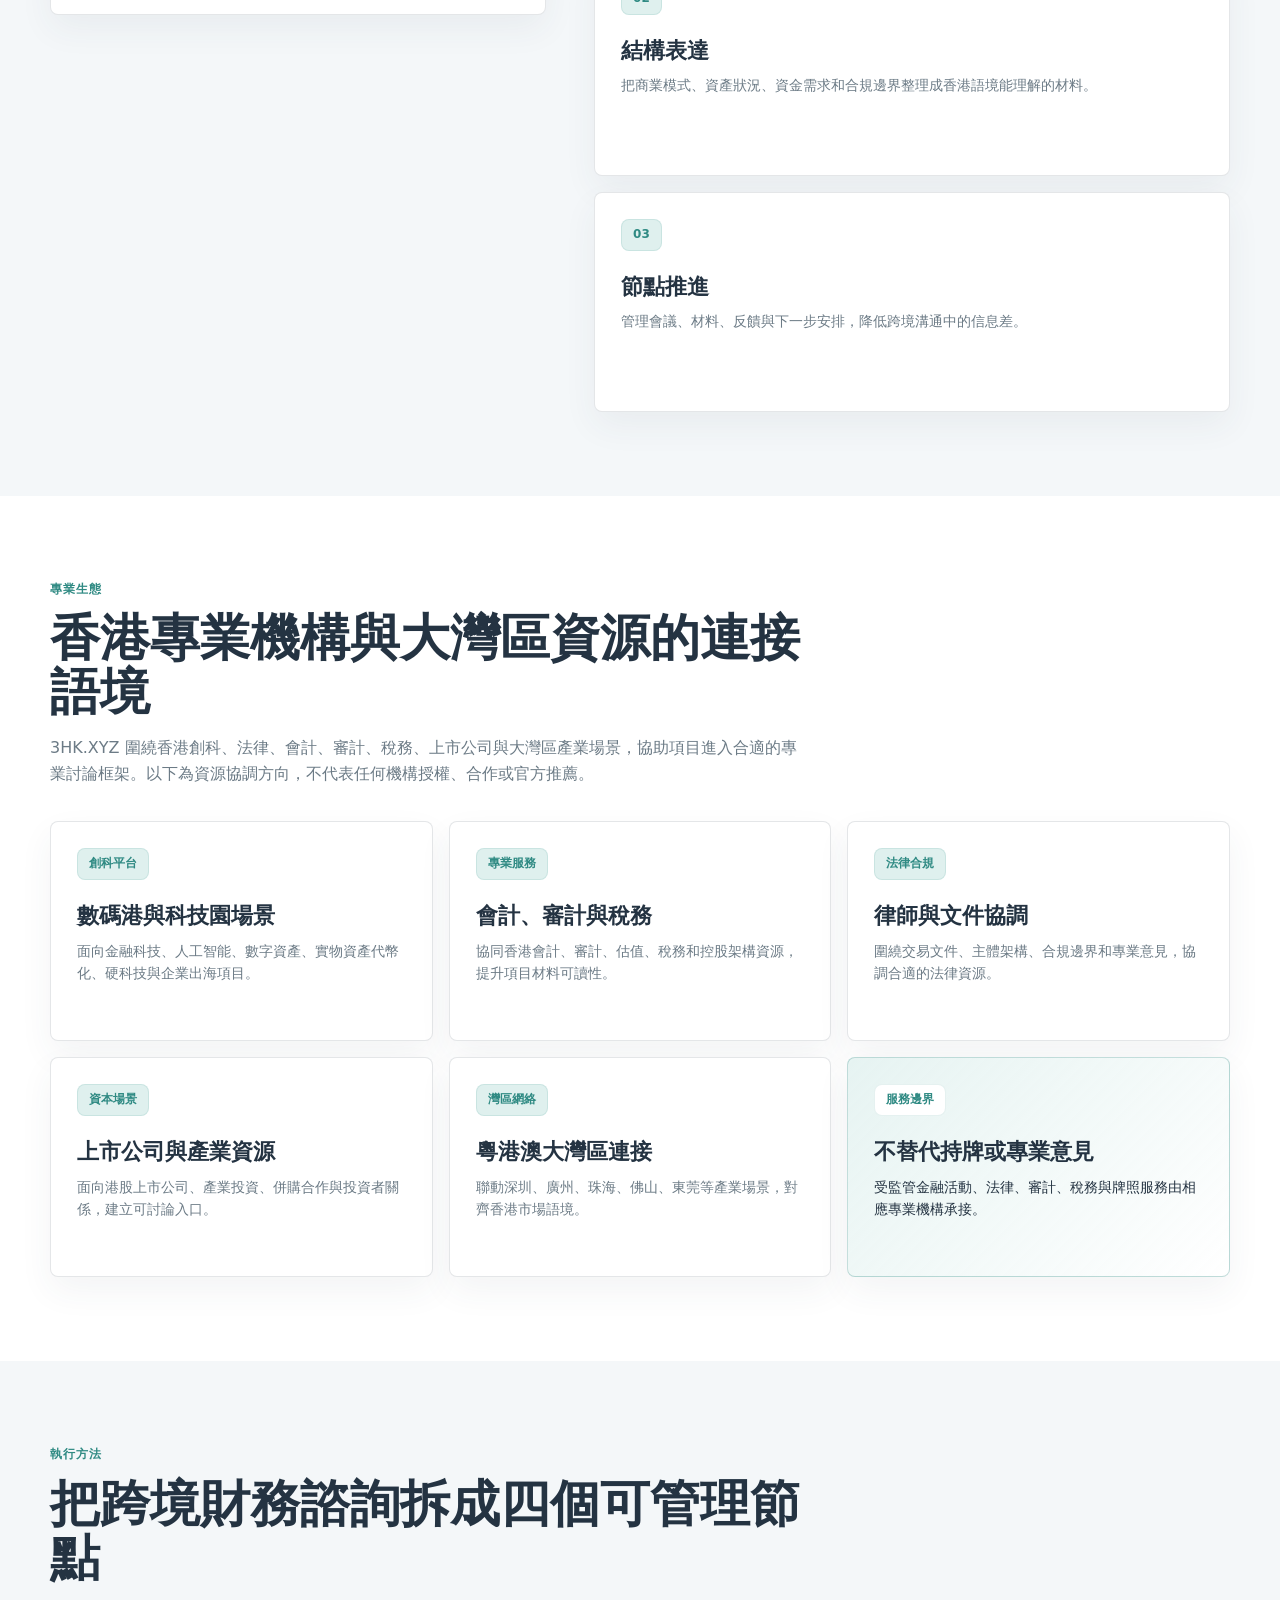
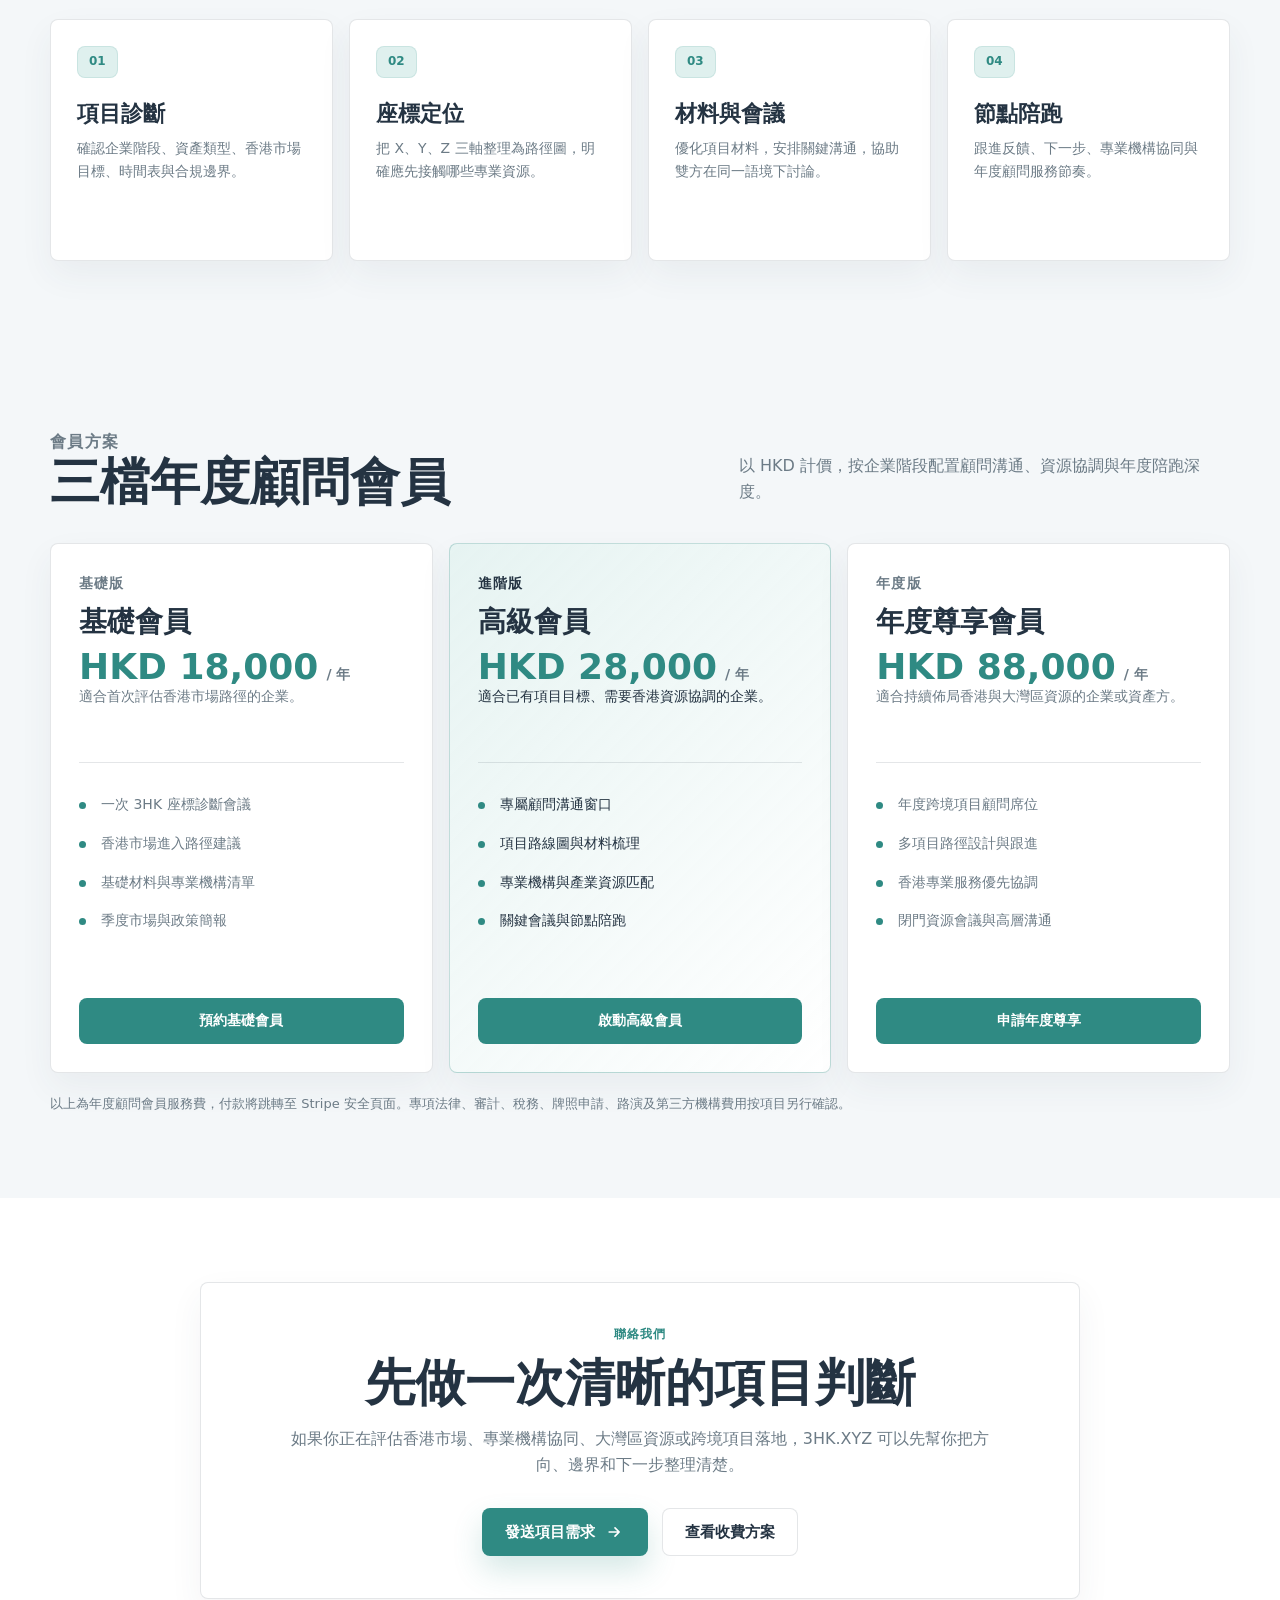
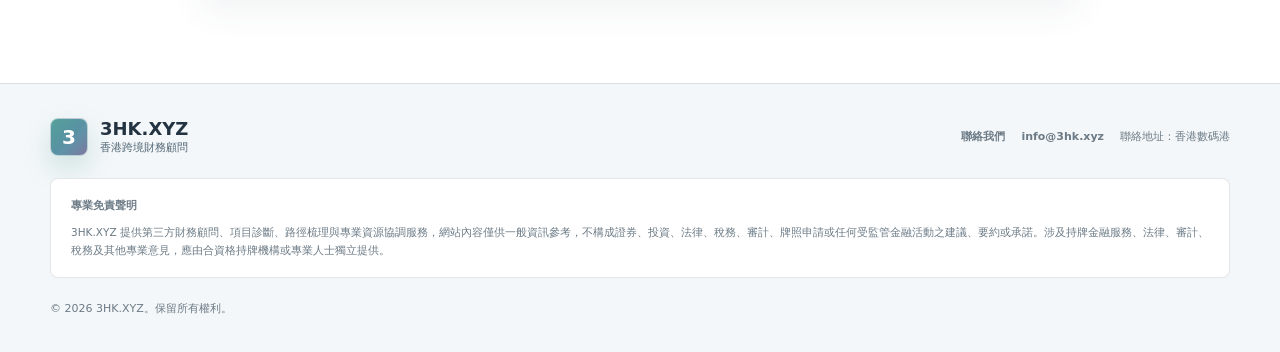
==== commit 90c2fb9d: "Refine header and footer presentation" ====
--- a/index.html
+++ b/index.html
@@ -38,7 +38,6 @@
             <a href="#ecosystem">專業生態</a>
             <a href="#method">執行方法</a>
             <a href="#membership">會員方案</a>
-            <a class="nav-cta" href="#contact">預約溝通</a>
           </nav>
           <div class="language-switch" aria-label="語言切換">
             <a class="is-active" href="index.html" aria-current="page">繁</a>
@@ -200,7 +199,7 @@
         <div class="container split-layout">
           <div class="section-copy reveal">
             <p class="section-kicker">第三方定位</p>
-            <h2 id="positioning-title">“3” 代表第三方顧問，不代表持牌金融服務承諾</h2>
+            <h2 id="positioning-title">“3” 代表第三方顧問角色</h2>
             <p>
               3HK.XYZ 專注於跨境項目前期判斷、專業資源協調與執行陪跑。涉及證券、資產管理、牌照申請、法律、審計、稅務或其他需持牌活動的部分，應由合資格持牌機構或專業人士提供。
             </p>
--- a/styles.css
+++ b/styles.css
@@ -171,23 +171,6 @@
   color: var(--teal);
 }
 
-.site-nav .nav-cta {
-  min-height: 40px;
-  display: inline-flex;
-  align-items: center;
-  justify-content: center;
-  padding: 0 16px;
-  color: var(--surface);
-  background: var(--teal);
-  border: 1px solid rgba(47, 138, 131, 0.24);
-  border-radius: var(--radius);
-}
-
-.site-nav .nav-cta:hover {
-  color: var(--surface);
-  background: #267871;
-}
-
 .language-switch {
   min-height: 36px;
   display: inline-grid;
@@ -302,7 +285,7 @@
 
 .hero h1 {
   max-width: 860px;
-  font-size: clamp(38px, 4.7vw, 58px);
+  font-size: clamp(30px, 3.6vw, 44px);
   overflow-wrap: anywhere;
 }
 
@@ -868,17 +851,18 @@
   justify-content: flex-end;
   gap: 10px 16px;
   color: var(--muted);
-  font-size: 13px;
+  font-size: 11px;
 }
 
 .footer-contact strong {
-  color: var(--ink);
+  color: var(--muted);
+  font-weight: 700;
 }
 
 .footer-contact a {
-  color: var(--teal);
+  color: var(--muted);
   text-decoration: none;
-  font-weight: 760;
+  font-weight: 700;
 }
 
 .footer-disclaimer {
@@ -890,20 +874,21 @@
 
 .footer-disclaimer strong {
   display: block;
-  color: var(--ink);
-  font-size: 13px;
+  color: var(--muted);
+  font-size: 11px;
+  font-weight: 700;
 }
 
 .footer-disclaimer p,
 .footer-copyright {
   margin: 0;
   color: var(--muted);
-  font-size: 13px;
+  font-size: 11px;
 }
 
 .footer-disclaimer p {
   margin-top: 8px;
-  font-size: 12px;
+  font-size: 10.5px;
   line-height: 1.72;
 }
 
@@ -978,10 +963,6 @@
     color: var(--ink);
   }
 
-  .site-nav .nav-cta {
-    margin-top: 6px;
-  }
-
   .language-switch {
     flex: 0 0 auto;
   }
@@ -1029,7 +1010,7 @@
   }
 
   .hero h1 {
-    font-size: clamp(31px, 9.4vw, 40px);
+    font-size: clamp(26px, 7.6vw, 32px);
     line-height: 1.12;
   }
 
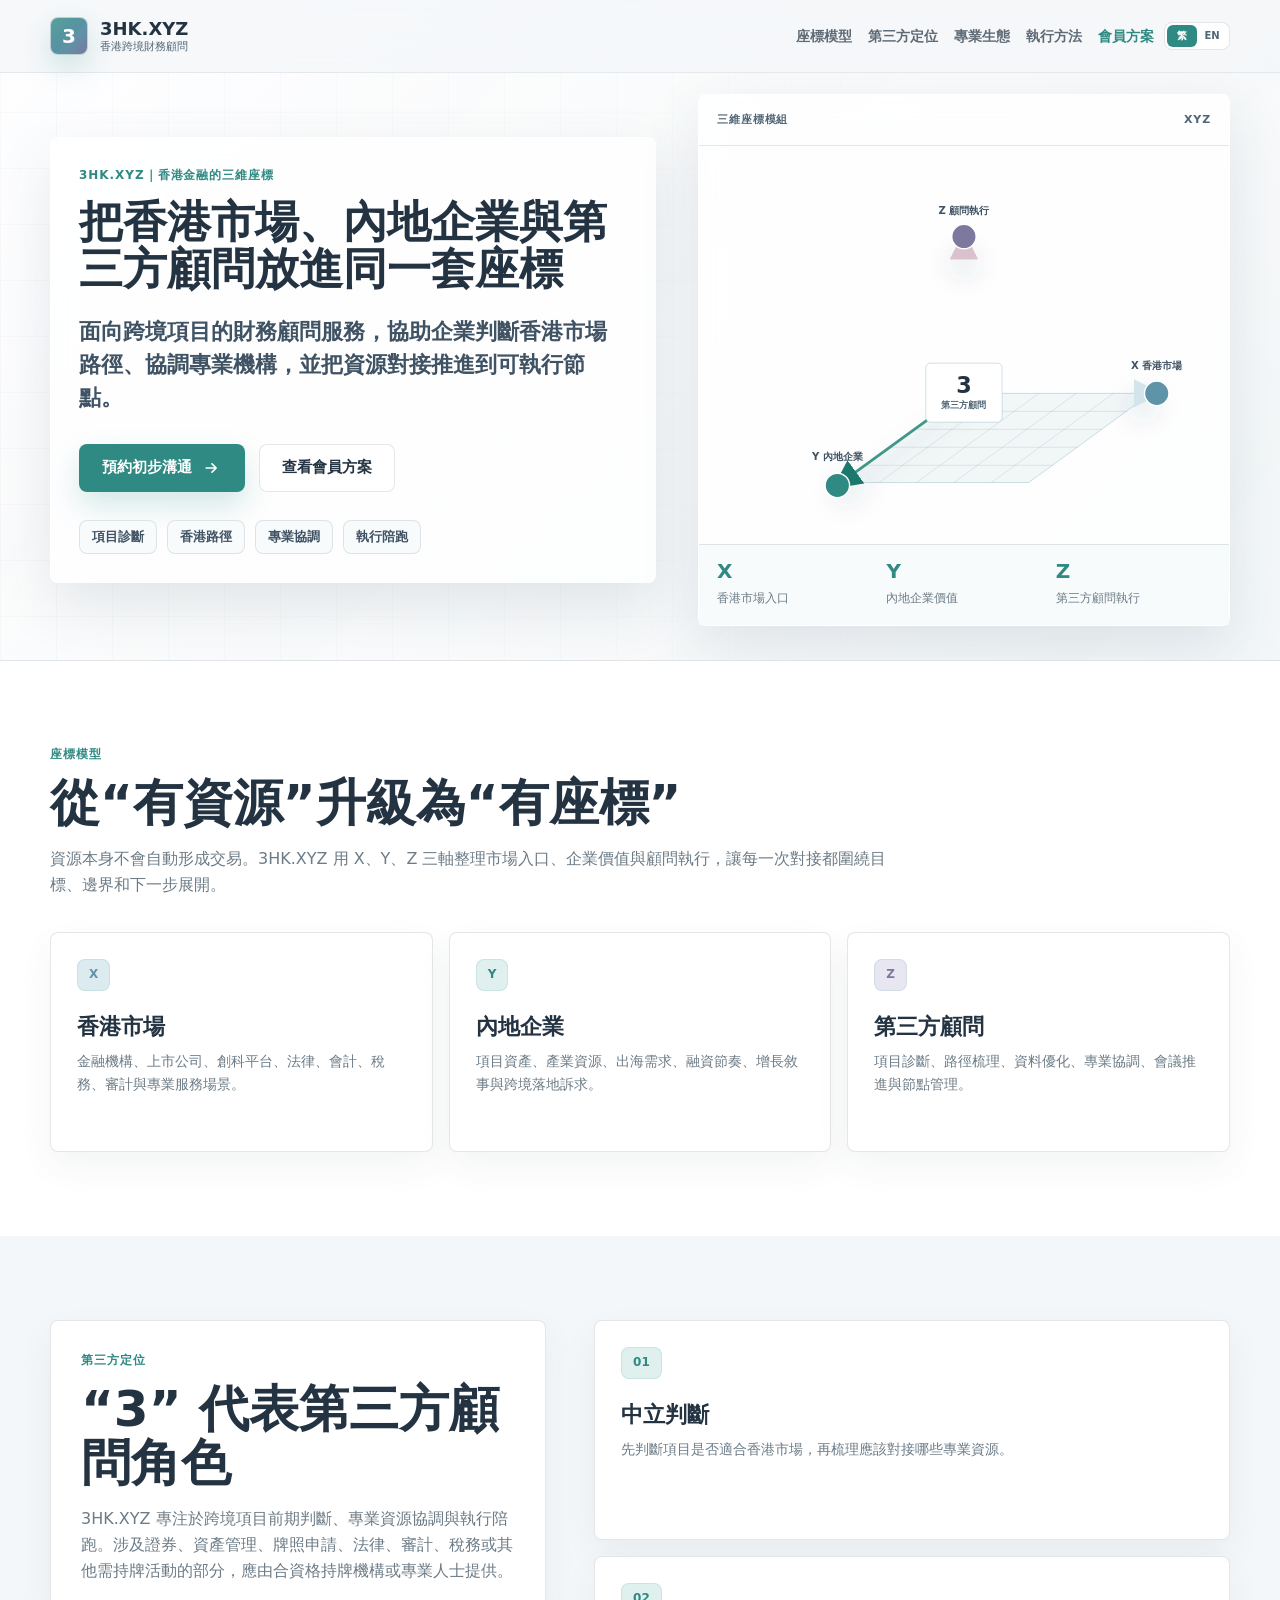
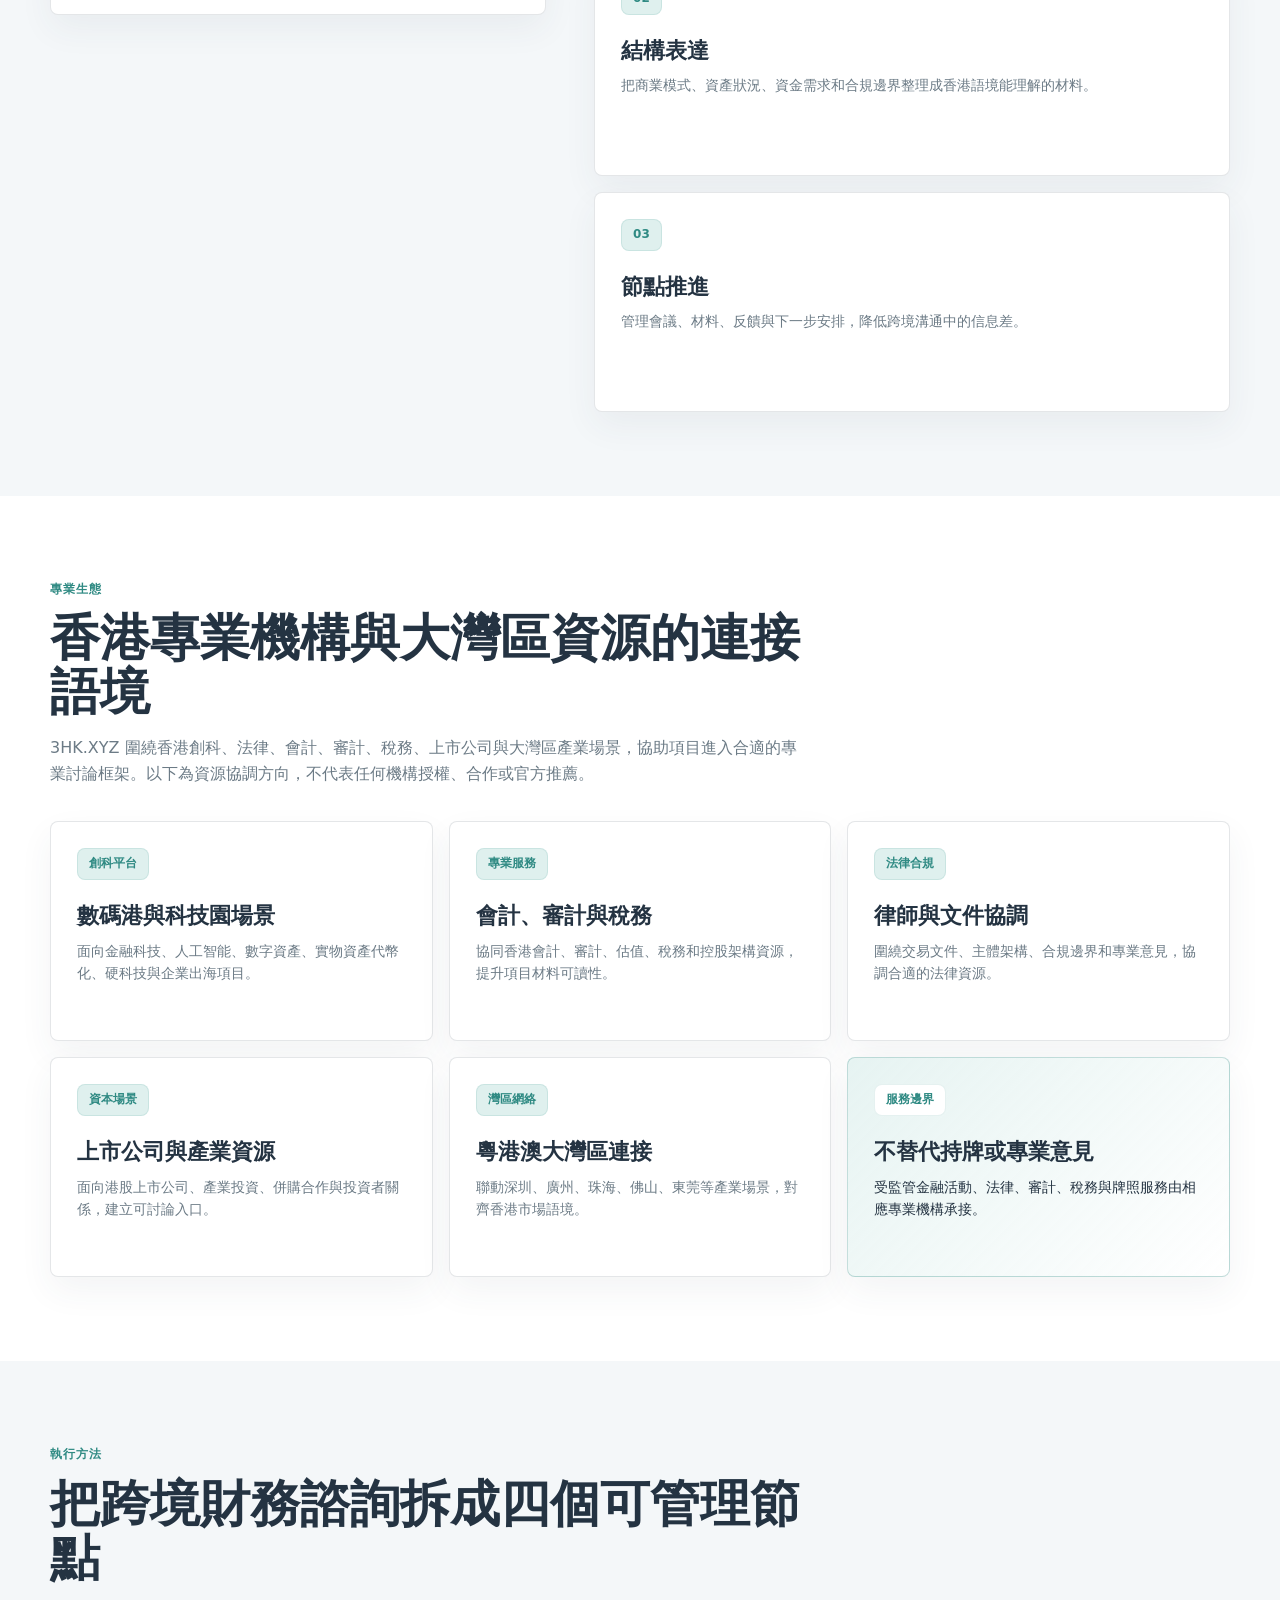
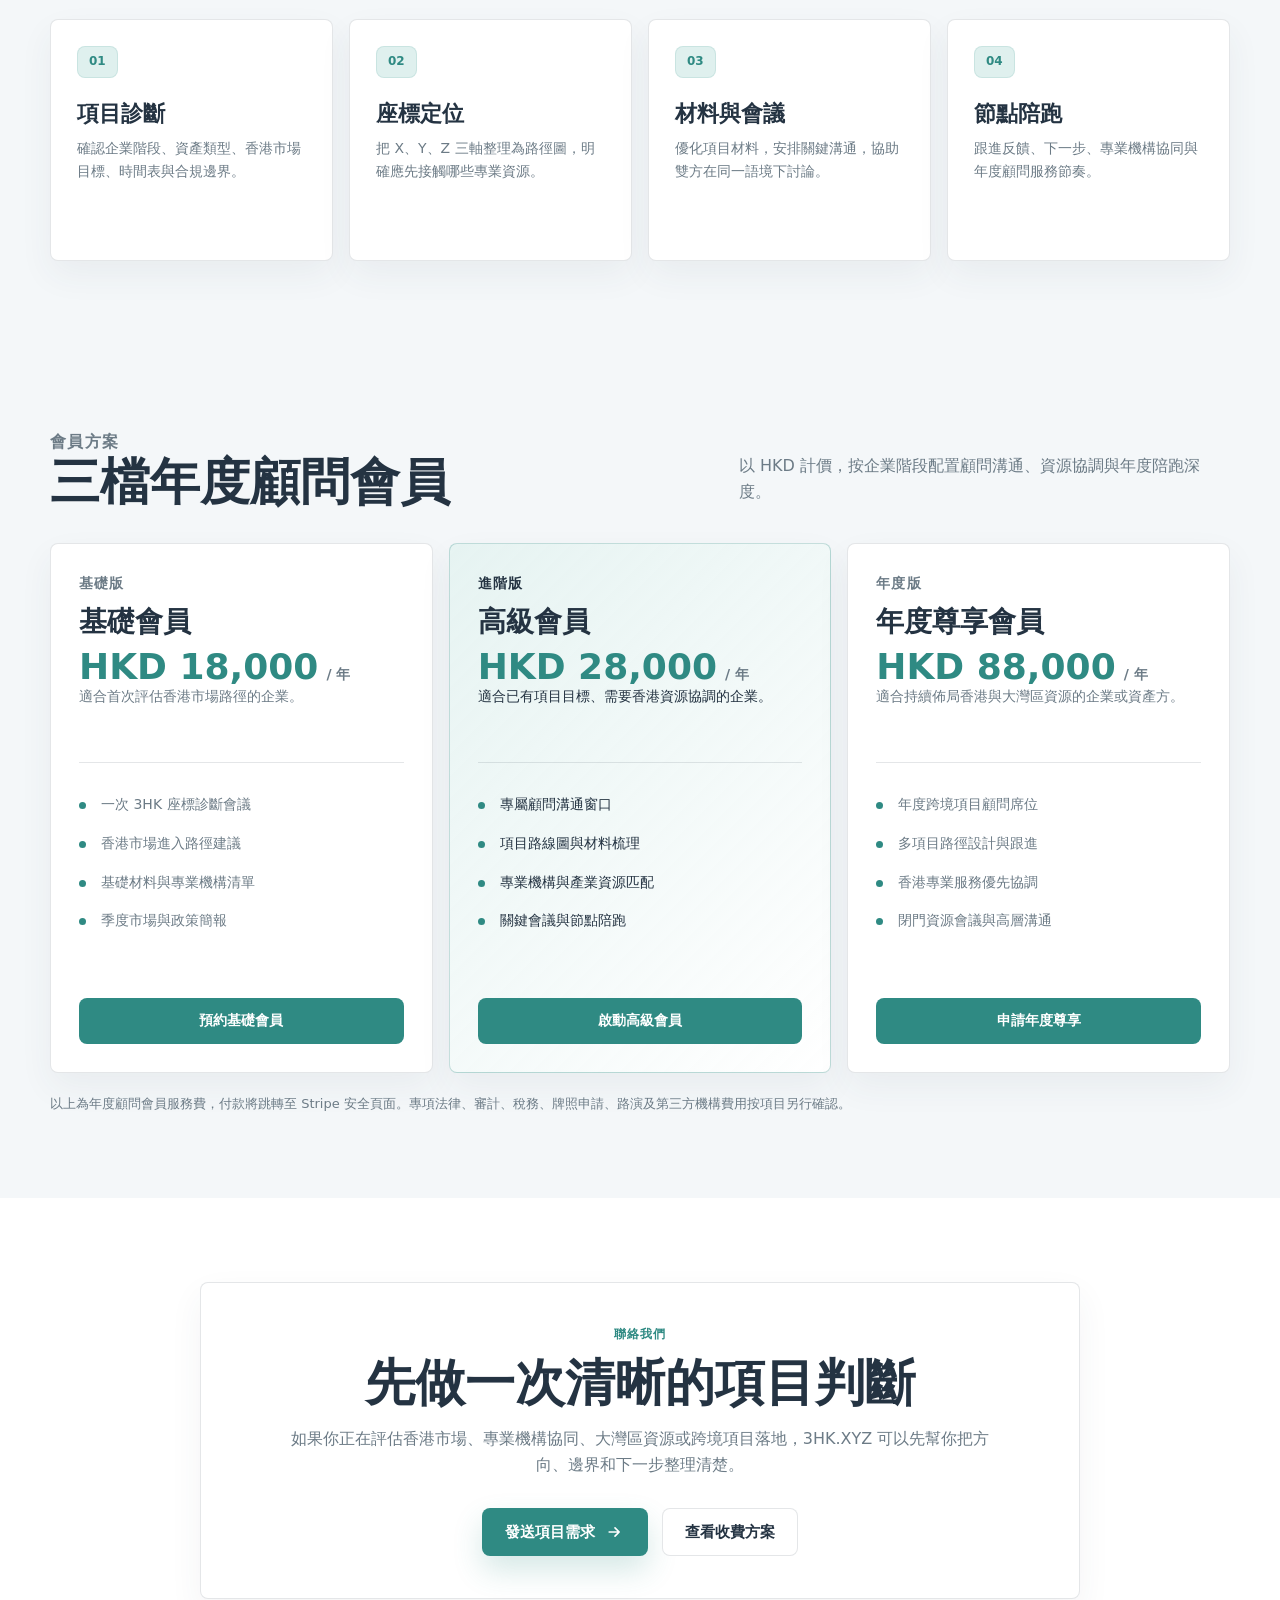
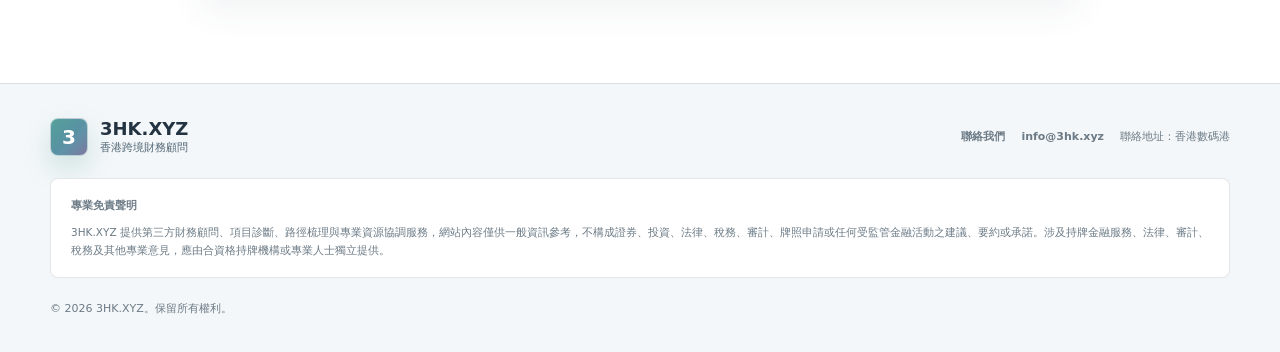
==== commit eac13be8: "Align language switch and standardize XYZ axes" ====
--- a/index.html
+++ b/index.html
@@ -113,39 +113,37 @@
                 </marker>
               </defs>
 
-              <polygon class="surface" points="112,345 382,176 652,258 374,430" />
+              <polygon class="surface" points="360,330 620,330 450,454 190,454" />
               <g class="surface-grid">
-                <path d="M158 318 428 150" />
-                <path d="M204 344 474 176" />
-                <path d="M250 370 520 202" />
-                <path d="M296 396 566 228" />
-                <path d="M342 422 612 254" />
-                <path d="M166 312 444 398" />
-                <path d="M211 284 489 370" />
-                <path d="M256 256 534 342" />
-                <path d="M301 228 579 314" />
-                <path d="M346 200 624 286" />
+                <path d="M326 355 586 355" />
+                <path d="M292 380 552 380" />
+                <path d="M258 405 518 405" />
+                <path d="M224 430 484 430" />
+                <path d="M412 330 242 454" />
+                <path d="M464 330 294 454" />
+                <path d="M516 330 346 454" />
+                <path d="M568 330 398 454" />
               </g>
 
               <g class="axes" filter="url(#softAxisShadow)">
-                <path class="axis axis-x" marker-end="url(#arrowBlue)" d="M258 348 612 252" />
-                <path class="axis axis-y" marker-end="url(#arrowGreen)" d="M258 348 144 219" />
-                <path class="axis axis-z" marker-end="url(#arrowPlum)" d="M360 314 360 110" />
+                <path class="axis axis-x" marker-end="url(#arrowBlue)" d="M360 330 628 330" />
+                <path class="axis axis-y" marker-end="url(#arrowGreen)" d="M360 330 184 458" />
+                <path class="axis axis-z" marker-end="url(#arrowPlum)" d="M360 330 360 112" />
               </g>
 
               <g class="coordinate-nodes">
-                <circle class="node node-x" cx="612" cy="252" r="17" />
-                <circle class="node node-y" cx="144" cy="219" r="17" />
-                <circle class="node node-z" cx="360" cy="110" r="17" />
-                <rect class="origin-box" x="307" y="269" width="106" height="82" rx="6" />
-                <text class="origin-number" x="360" y="310" text-anchor="middle">3</text>
-                <text class="origin-label" x="360" y="332" text-anchor="middle">第三方顧問</text>
+                <circle class="node node-x" cx="628" cy="330" r="17" />
+                <circle class="node node-y" cx="184" cy="458" r="17" />
+                <circle class="node node-z" cx="360" cy="112" r="17" />
+                <rect class="origin-box" x="307" y="288" width="106" height="82" rx="6" />
+                <text class="origin-number" x="360" y="329" text-anchor="middle">3</text>
+                <text class="origin-label" x="360" y="351" text-anchor="middle">第三方顧問</text>
               </g>
 
               <g class="diagram-labels">
-                <text x="612" y="218" text-anchor="middle">X 香港市場</text>
-                <text x="126" y="186" text-anchor="middle">Y 內地企業</text>
-                <text x="360" y="78" text-anchor="middle">Z 顧問執行</text>
+                <text x="628" y="296" text-anchor="middle">X 香港市場</text>
+                <text x="184" y="422" text-anchor="middle">Y 內地企業</text>
+                <text x="360" y="80" text-anchor="middle">Z 顧問執行</text>
               </g>
             </svg>
             <div class="terminal-foot">
--- a/styles.css
+++ b/styles.css
@@ -149,13 +149,16 @@
 .site-nav {
   display: flex;
   align-items: center;
-  gap: 18px;
+  gap: 16px;
+  flex-wrap: nowrap;
 }
 
 .nav-actions {
   display: flex;
   align-items: center;
-  gap: 14px;
+  gap: 10px;
+  flex-wrap: nowrap;
+  white-space: nowrap;
 }
 
 .site-nav a {
@@ -172,26 +175,26 @@
 }
 
 .language-switch {
-  min-height: 36px;
+  min-height: 28px;
   display: inline-grid;
   grid-template-columns: 1fr 1fr;
-  padding: 3px;
+  padding: 2px;
   background: var(--surface);
   border: 1px solid var(--line);
   border-radius: var(--radius);
-  box-shadow: 0 10px 24px rgba(50, 72, 88, 0.08);
+  box-shadow: none;
 }
 
 .language-switch a {
-  min-width: 38px;
+  min-width: 30px;
   display: inline-flex;
   align-items: center;
   justify-content: center;
   color: var(--slate);
   border-radius: 6px;
   text-decoration: none;
-  font-size: 12px;
-  font-weight: 860;
+  font-size: 10px;
+  font-weight: 820;
 }
 
 .language-switch a.is-active {
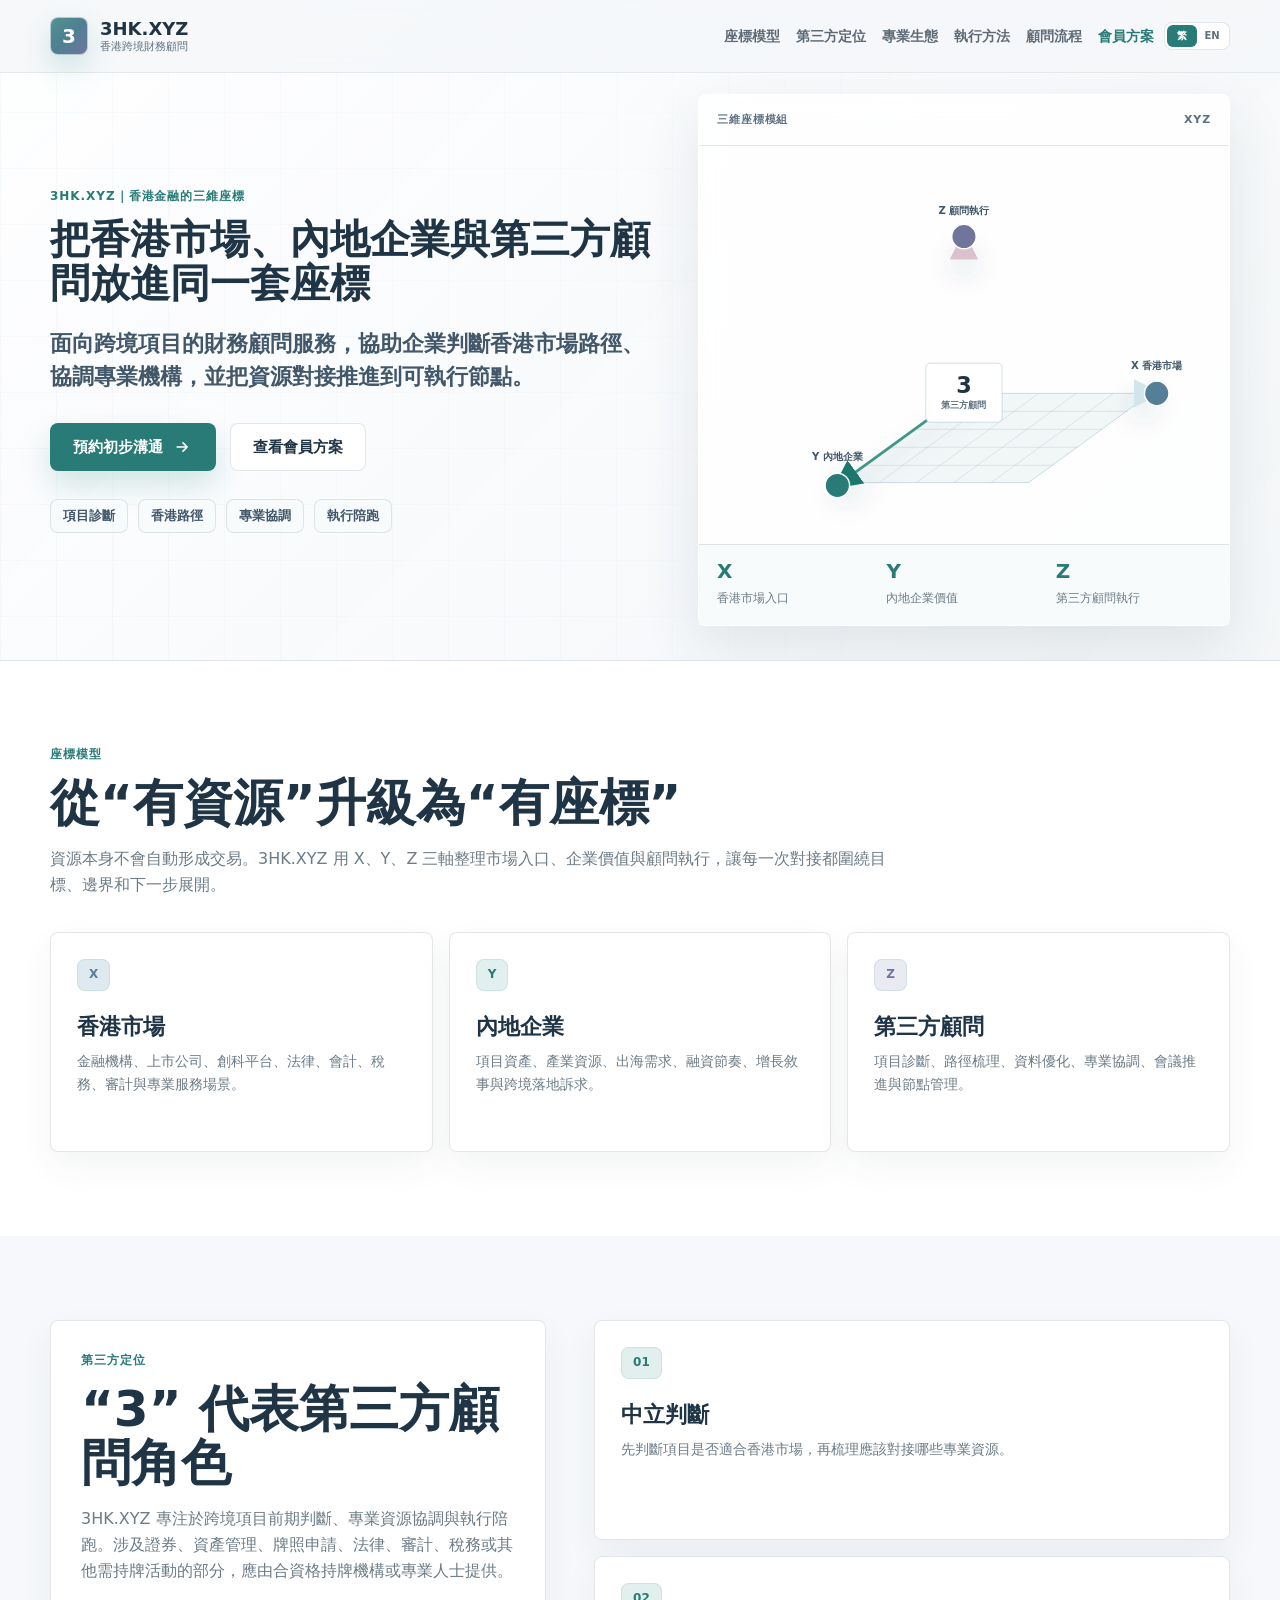
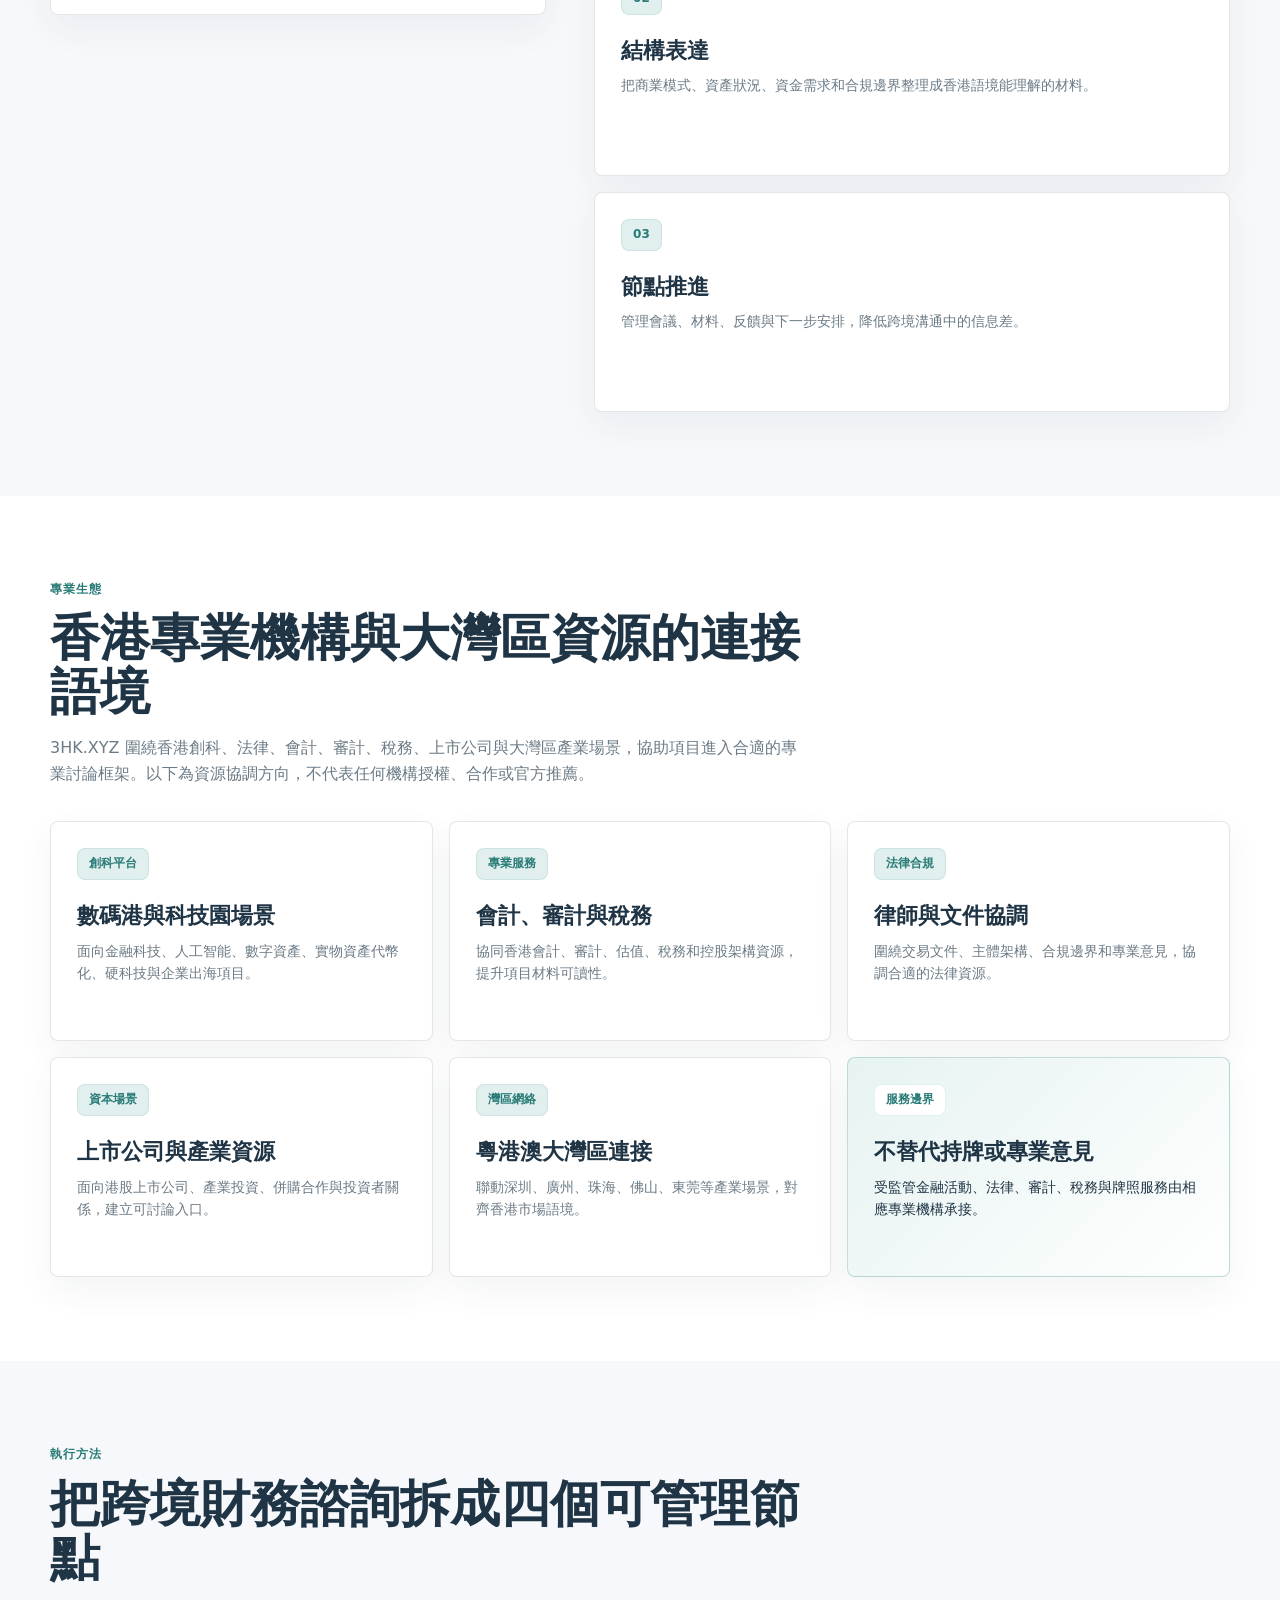
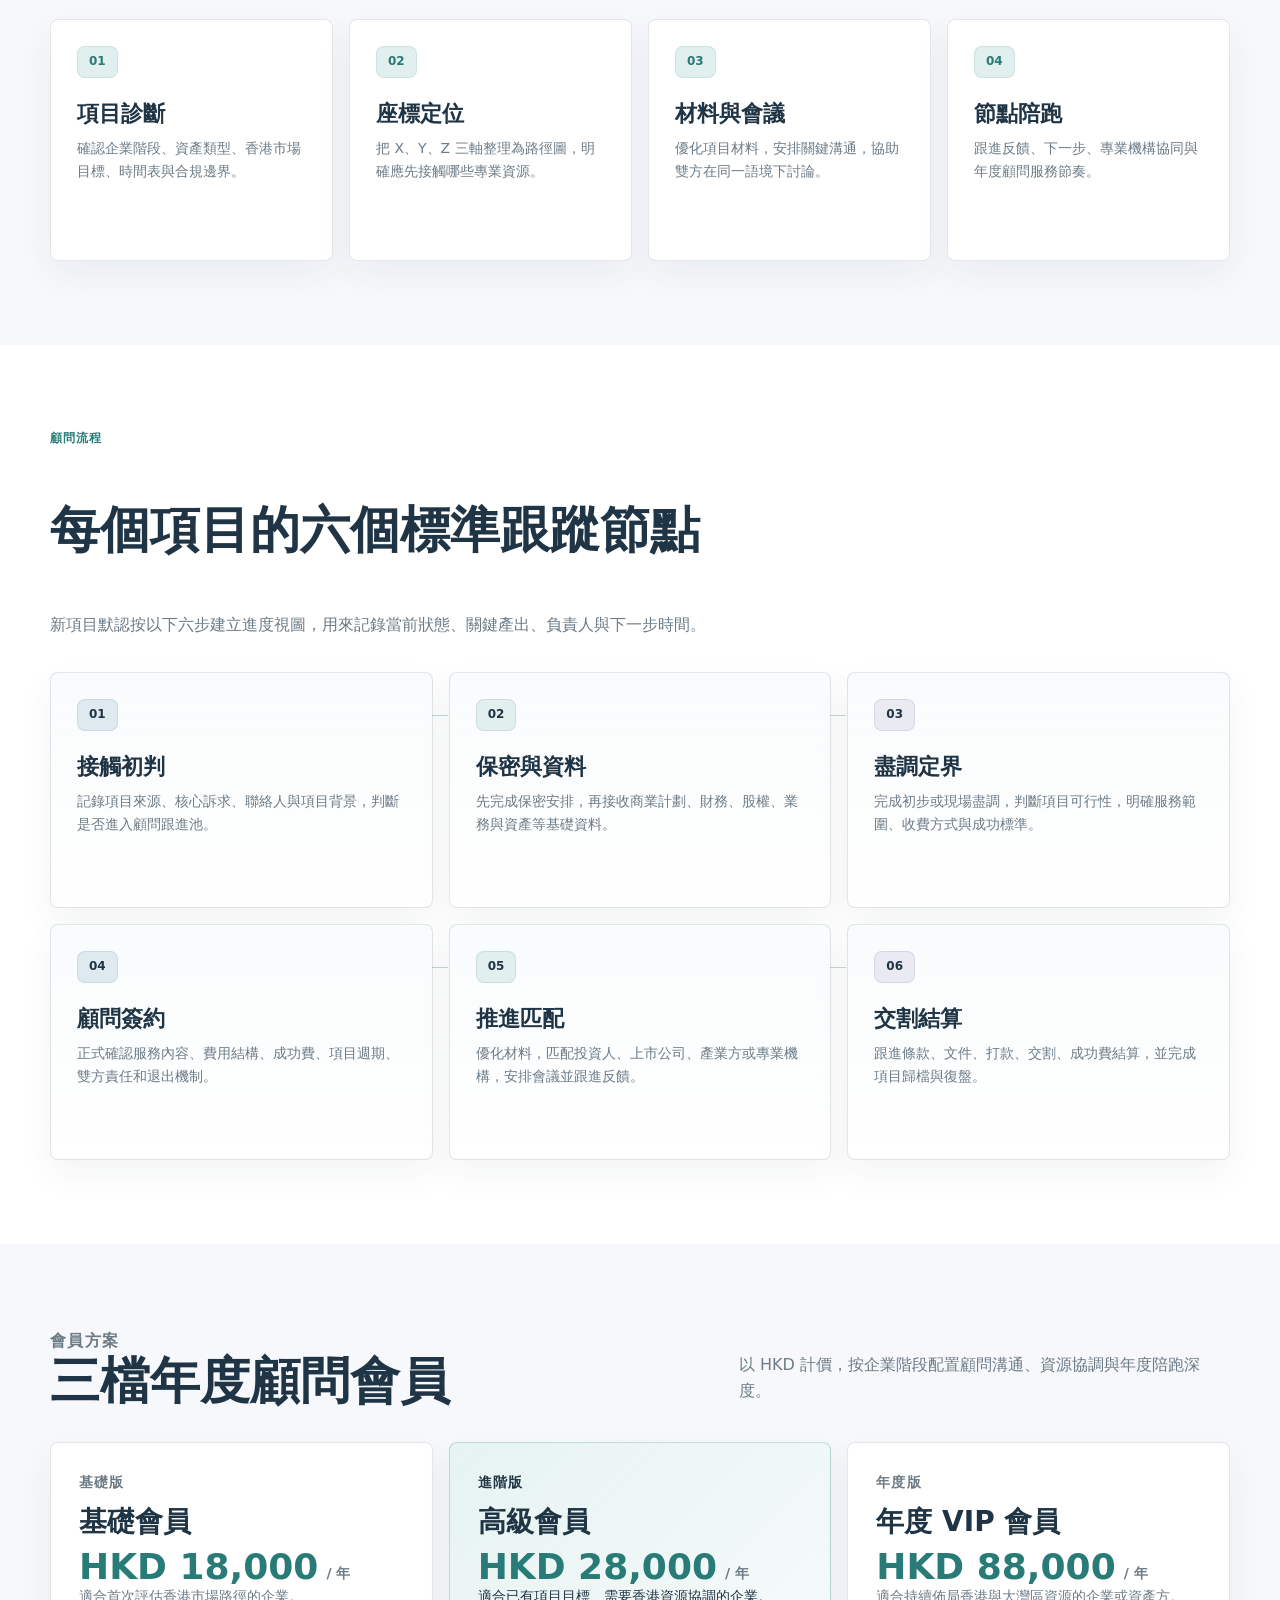
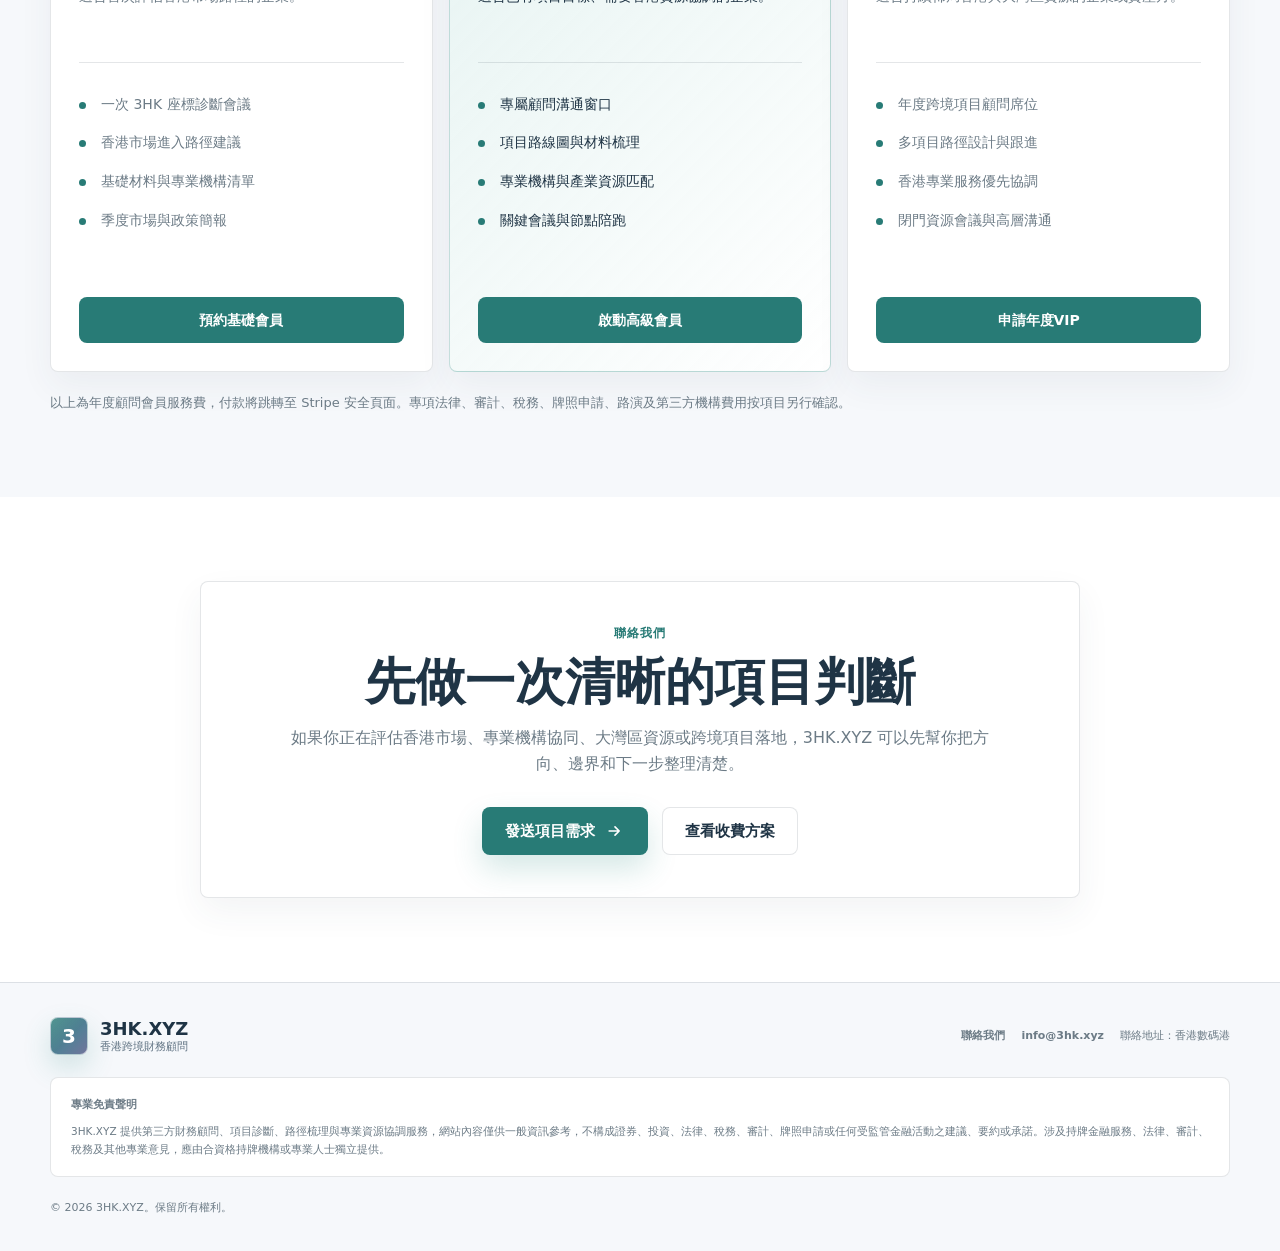
==== commit 2819af6e: "Refine modular 3HK advisory site" ====
--- a/index.html
+++ b/index.html
@@ -8,6 +8,15 @@
       content="3HK.XYZ 是面向香港市場、內地企業與第三方顧問協調的財務顧問服務網站，協助跨境項目梳理路徑、協調專業機構與推進執行。"
     />
     <title>3HK.XYZ｜香港金融的三維座標</title>
+    <link rel="canonical" href="https://3hk.xyz/" />
+    <link rel="alternate" hreflang="zh-Hant-HK" href="https://3hk.xyz/" />
+    <link rel="alternate" hreflang="en" href="https://3hk.xyz/en.html" />
+    <meta property="og:type" content="website" />
+    <meta property="og:site_name" content="3HK.XYZ" />
+    <meta property="og:title" content="3HK.XYZ｜香港金融的三維座標" />
+    <meta property="og:description" content="以香港市場、內地企業與第三方顧問為三軸，協助跨境項目梳理路徑、協調專業機構與推進執行。" />
+    <meta property="og:url" content="https://3hk.xyz/" />
+    <meta name="twitter:card" content="summary" />
     <link rel="icon" href="favicon.svg" type="image/svg+xml" />
     <link rel="stylesheet" href="styles.css" />
   </head>
@@ -37,6 +46,7 @@
             <a href="#positioning">第三方定位</a>
             <a href="#ecosystem">專業生態</a>
             <a href="#method">執行方法</a>
+            <a href="#fa-flow">顧問流程</a>
             <a href="#membership">會員方案</a>
           </nav>
           <div class="language-switch" aria-label="語言切換">
@@ -299,6 +309,50 @@
         </div>
       </section>
 
+      <section class="fa-section" id="fa-flow" aria-labelledby="fa-flow-title">
+        <div class="container">
+          <div class="section-heading reveal">
+            <p class="section-kicker">顧問流程</p>
+            <h2 id="fa-flow-title">每個項目的六個標準跟蹤節點</h2>
+            <p>
+              新項目默認按以下六步建立進度視圖，用來記錄當前狀態、關鍵產出、負責人與下一步時間。
+            </p>
+          </div>
+          <div class="fa-flow">
+            <article class="fa-stage reveal">
+              <span>01</span>
+              <h3>接觸初判</h3>
+              <p>記錄項目來源、核心訴求、聯絡人與項目背景，判斷是否進入顧問跟進池。</p>
+            </article>
+            <article class="fa-stage reveal">
+              <span>02</span>
+              <h3>保密與資料</h3>
+              <p>先完成保密安排，再接收商業計劃、財務、股權、業務與資產等基礎資料。</p>
+            </article>
+            <article class="fa-stage reveal">
+              <span>03</span>
+              <h3>盡調定界</h3>
+              <p>完成初步或現場盡調，判斷項目可行性，明確服務範圍、收費方式與成功標準。</p>
+            </article>
+            <article class="fa-stage reveal">
+              <span>04</span>
+              <h3>顧問簽約</h3>
+              <p>正式確認服務內容、費用結構、成功費、項目週期、雙方責任和退出機制。</p>
+            </article>
+            <article class="fa-stage reveal">
+              <span>05</span>
+              <h3>推進匹配</h3>
+              <p>優化材料，匹配投資人、上市公司、產業方或專業機構，安排會議並跟進反饋。</p>
+            </article>
+            <article class="fa-stage reveal">
+              <span>06</span>
+              <h3>交割結算</h3>
+              <p>跟進條款、文件、打款、交割、成功費結算，並完成項目歸檔與復盤。</p>
+            </article>
+          </div>
+        </div>
+      </section>
+
       <section class="section membership-section" id="membership" aria-labelledby="membership-title">
         <div class="container">
           <div class="pricing-head reveal">
@@ -338,7 +392,7 @@
             </article>
             <article class="plan-card reveal">
               <p class="plan-label">年度版</p>
-              <h3>年度尊享會員</h3>
+              <h3>年度 VIP 會員</h3>
               <p class="plan-price"><strong>HKD 88,000</strong><span>/ 年</span></p>
               <p class="plan-desc">適合持續佈局香港與大灣區資源的企業或資產方。</p>
               <ul>
@@ -347,7 +401,7 @@
                 <li>香港專業服務優先協調</li>
                 <li>閉門資源會議與高層溝通</li>
               </ul>
-              <a href="https://buy.stripe.com/aFa00j4khcdr7IOd3pb7y09">申請年度尊享</a>
+              <a href="https://buy.stripe.com/aFa00j4khcdr7IOd3pb7y09">申請年度VIP</a>
             </article>
           </div>
           <p class="pricing-note reveal">
--- a/styles.css
+++ b/styles.css
@@ -1,22 +1,22 @@
 :root {
-  --ink: #243342;
-  --ink-2: #405364;
-  --slate: #4f6574;
-  --blue: #5f93a8;
-  --blue-soft: #dcebf0;
-  --teal: #2f8a83;
-  --teal-soft: #dff0ee;
-  --violet: #7c789e;
-  --violet-soft: #e8e7f1;
-  --bg: #f4f7f9;
-  --bg-2: #e9f0f4;
+  --ink: #1f3445;
+  --ink-2: #42586a;
+  --slate: #5d7080;
+  --blue: #557f97;
+  --blue-soft: #dfeaf0;
+  --teal: #287b76;
+  --teal-soft: #e1efee;
+  --violet: #71759c;
+  --violet-soft: #e9eaf2;
+  --bg: #f6f8fb;
+  --bg-2: #edf3f7;
   --surface: #ffffff;
   --surface-soft: #f8fbfc;
   --muted: #6c7b86;
   --line: rgba(36, 51, 66, 0.12);
   --line-strong: rgba(36, 51, 66, 0.2);
   --line-light: rgba(255, 255, 255, 0.56);
-  --shadow: 0 22px 58px rgba(50, 72, 88, 0.12);
+  --shadow: 0 22px 58px rgba(42, 66, 84, 0.11);
   --max: 1180px;
   --radius: 8px;
 }
@@ -255,12 +255,7 @@
 .hero-copy {
   max-width: 780px;
   min-width: 0;
-  padding: 28px;
-  background: rgba(255, 255, 255, 0.74);
-  border: 1px solid var(--line-light);
-  border-radius: var(--radius);
-  box-shadow: var(--shadow);
-  backdrop-filter: blur(12px);
+  padding: 8px 0;
 }
 
 .eyebrow,
@@ -288,7 +283,7 @@
 
 .hero h1 {
   max-width: 860px;
-  font-size: clamp(30px, 3.6vw, 44px);
+  font-size: clamp(28px, 3.35vw, 40px);
   overflow-wrap: anywhere;
 }
 
@@ -510,6 +505,7 @@
 }
 
 .coordinate-section,
+.fa-section,
 .method-section,
 .section,
 .contact-section {
@@ -519,6 +515,7 @@
 
 .coordinate-section,
 .ecosystem-section,
+.fa-section,
 .contact-section {
   background: var(--surface);
 }
@@ -540,6 +537,7 @@
 
 .section h2,
 .coordinate-section h2,
+.fa-section h2,
 .method-section h2,
 .contact-section h2,
 .pricing-head h2 {
@@ -558,6 +556,7 @@
 .axis-grid,
 .stance-grid,
 .ecosystem-grid,
+.fa-flow,
 .plan-grid,
 .method-timeline {
   display: grid;
@@ -573,6 +572,7 @@
 .axis-card,
 .stance-card,
 .ecosystem-card,
+.fa-stage,
 .plan-card,
 .method-step,
 .contact-panel {
@@ -586,6 +586,7 @@
 .axis-card,
 .stance-card,
 .ecosystem-card,
+.fa-stage,
 .method-step {
   min-height: 220px;
   padding: 26px;
@@ -595,6 +596,7 @@
 .axis-card:hover,
 .stance-card:hover,
 .ecosystem-card:hover,
+.fa-stage:hover,
 .plan-card:hover,
 .method-step:hover {
   transform: translateY(-4px);
@@ -605,6 +607,7 @@
 .axis-card span,
 .stance-card span,
 .ecosystem-card span,
+.fa-stage span,
 .method-step span {
   min-height: 32px;
   display: inline-flex;
@@ -631,6 +634,7 @@
 .axis-card h3,
 .stance-card h3,
 .ecosystem-card h3,
+.fa-stage h3,
 .plan-card h3,
 .method-step h3 {
   margin: 22px 0 10px;
@@ -642,6 +646,7 @@
 .axis-card p,
 .stance-card p,
 .ecosystem-card p,
+.fa-stage p,
 .plan-card p,
 .method-step p {
   margin: 0;
@@ -693,6 +698,46 @@
 
 .method-timeline {
   grid-template-columns: repeat(4, minmax(0, 1fr));
+}
+
+.fa-flow {
+  grid-template-columns: repeat(3, minmax(0, 1fr));
+}
+
+.fa-stage {
+  position: relative;
+  min-height: 236px;
+  background:
+    linear-gradient(180deg, rgba(248, 251, 252, 0.9), rgba(255, 255, 255, 0.96)),
+    var(--surface);
+}
+
+.fa-stage::after {
+  content: "";
+  position: absolute;
+  top: 42px;
+  right: -16px;
+  width: 16px;
+  border-top: 1px solid rgba(47, 138, 131, 0.32);
+}
+
+.fa-stage:nth-child(3n)::after,
+.fa-stage:last-child::after {
+  display: none;
+}
+
+.fa-stage span {
+  color: var(--ink);
+  background: var(--blue-soft);
+  border-color: rgba(95, 147, 168, 0.18);
+}
+
+.fa-stage:nth-child(3n + 2) span {
+  background: var(--teal-soft);
+}
+
+.fa-stage:nth-child(3n) span {
+  background: var(--violet-soft);
 }
 
 .method-step {
@@ -896,8 +941,8 @@
 }
 
 .reveal {
-  opacity: 0;
-  transform: translateY(18px);
+  opacity: 1;
+  transform: none;
   transition: opacity 520ms ease, transform 520ms ease;
 }
 
@@ -982,6 +1027,7 @@
   .split-layout,
   .axis-grid,
   .ecosystem-grid,
+  .fa-flow,
   .pricing-head,
   .plan-grid {
     grid-template-columns: 1fr 1fr;
@@ -989,6 +1035,15 @@
 
   .method-timeline {
     grid-template-columns: repeat(2, minmax(0, 1fr));
+  }
+
+  .fa-stage:nth-child(3n)::after {
+    display: block;
+  }
+
+  .fa-stage:nth-child(2n)::after,
+  .fa-stage:last-child::after {
+    display: none;
   }
 }
 
@@ -1054,6 +1109,7 @@
   .axis-grid,
   .stance-grid,
   .ecosystem-grid,
+  .fa-flow,
   .method-timeline,
   .plan-grid,
   .pricing-head,
@@ -1074,6 +1130,7 @@
 
   .coordinate-section,
   .section,
+  .fa-section,
   .method-section,
   .contact-section {
     padding: 64px 0;
@@ -1088,6 +1145,7 @@
   .axis-card,
   .stance-card,
   .ecosystem-card,
+  .fa-stage,
   .plan-card,
   .method-step {
     min-height: auto;
@@ -1098,6 +1156,10 @@
     min-height: auto;
   }
 
+  .fa-stage::after {
+    display: none;
+  }
+
   .plan-desc {
     min-height: auto;
   }
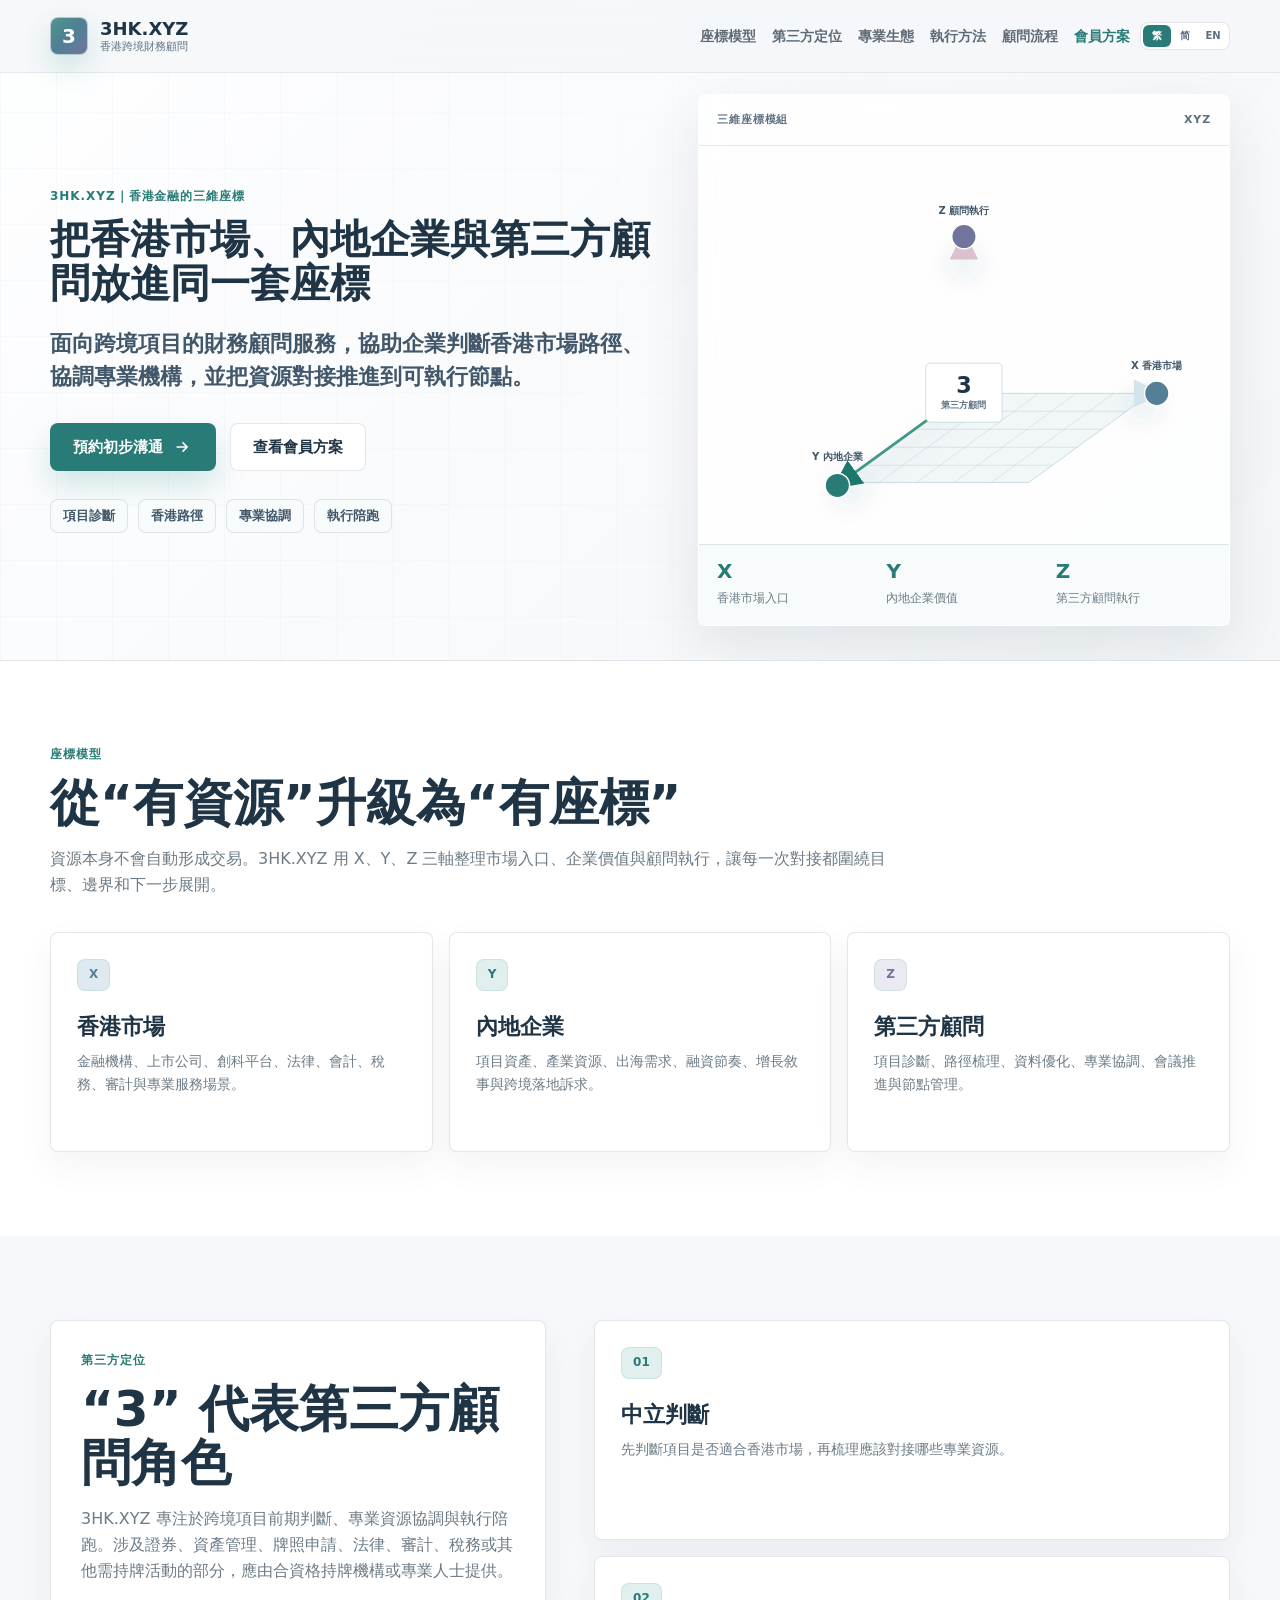
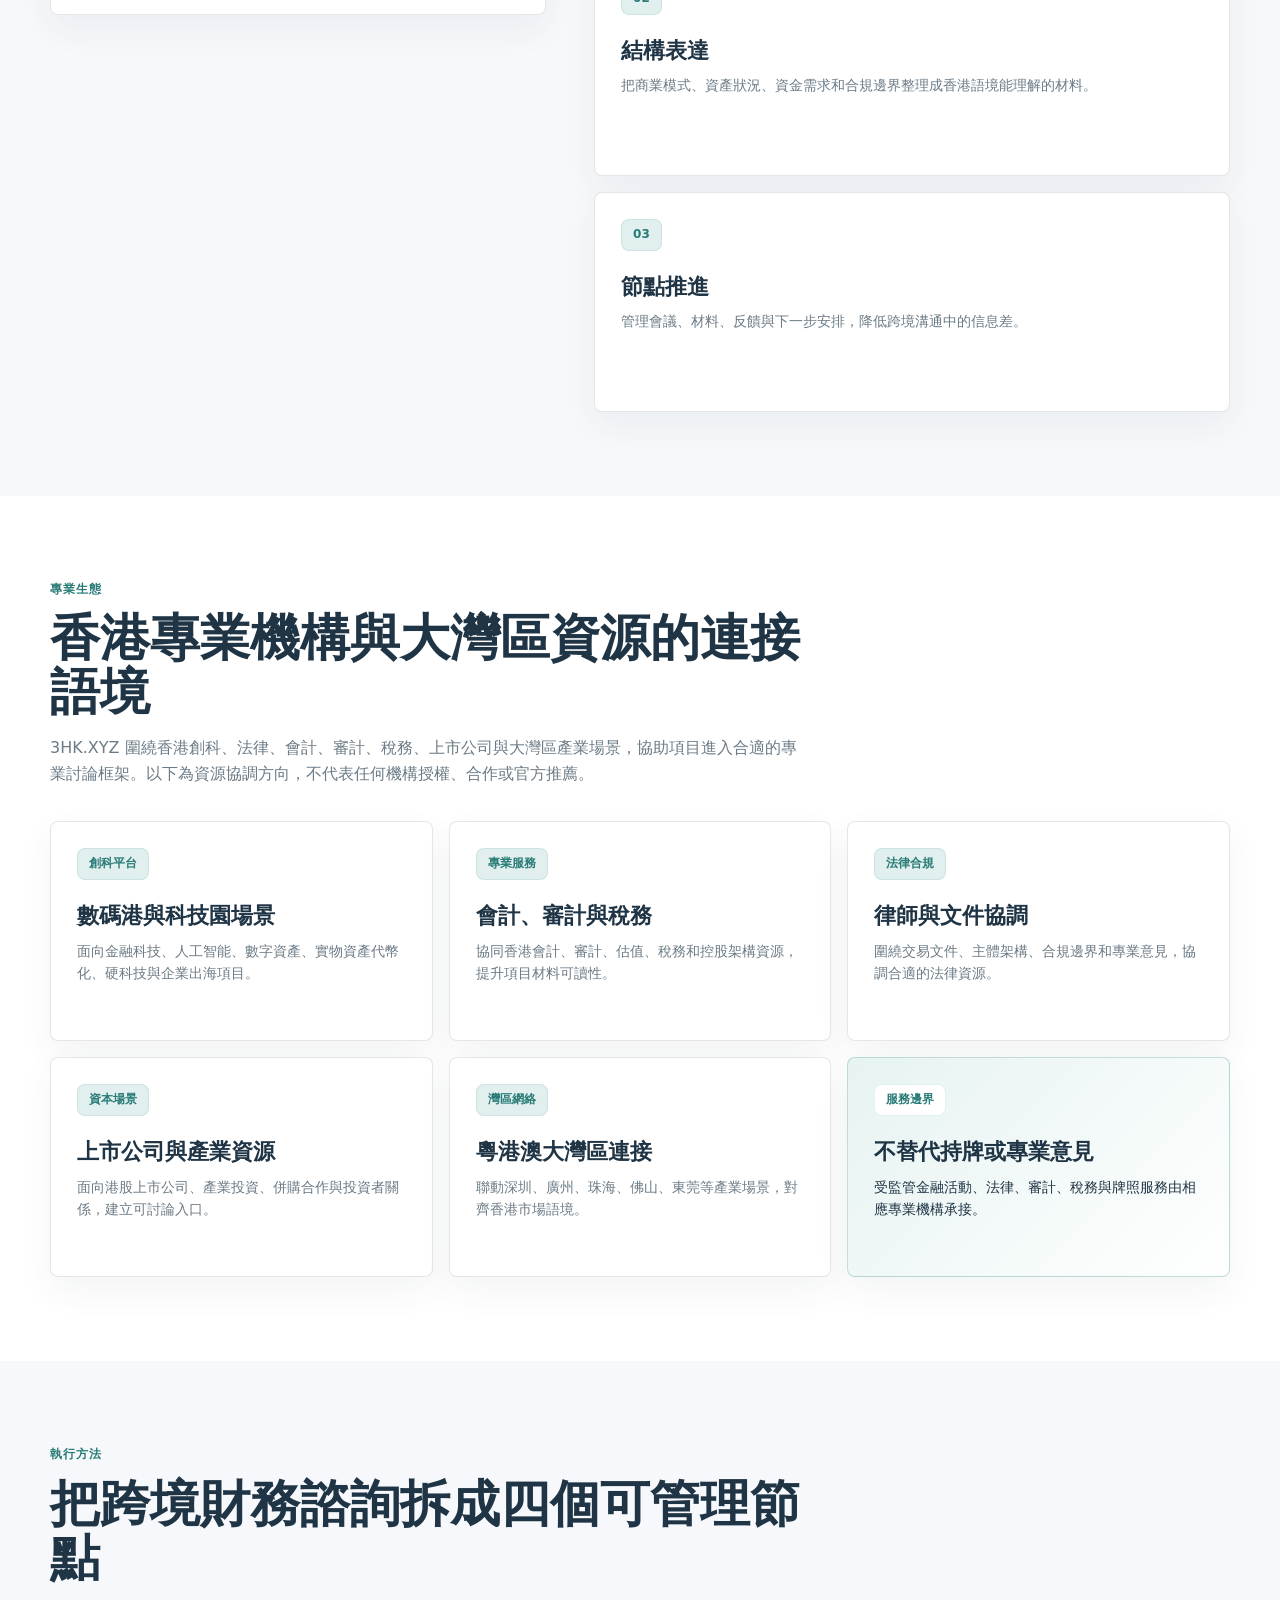
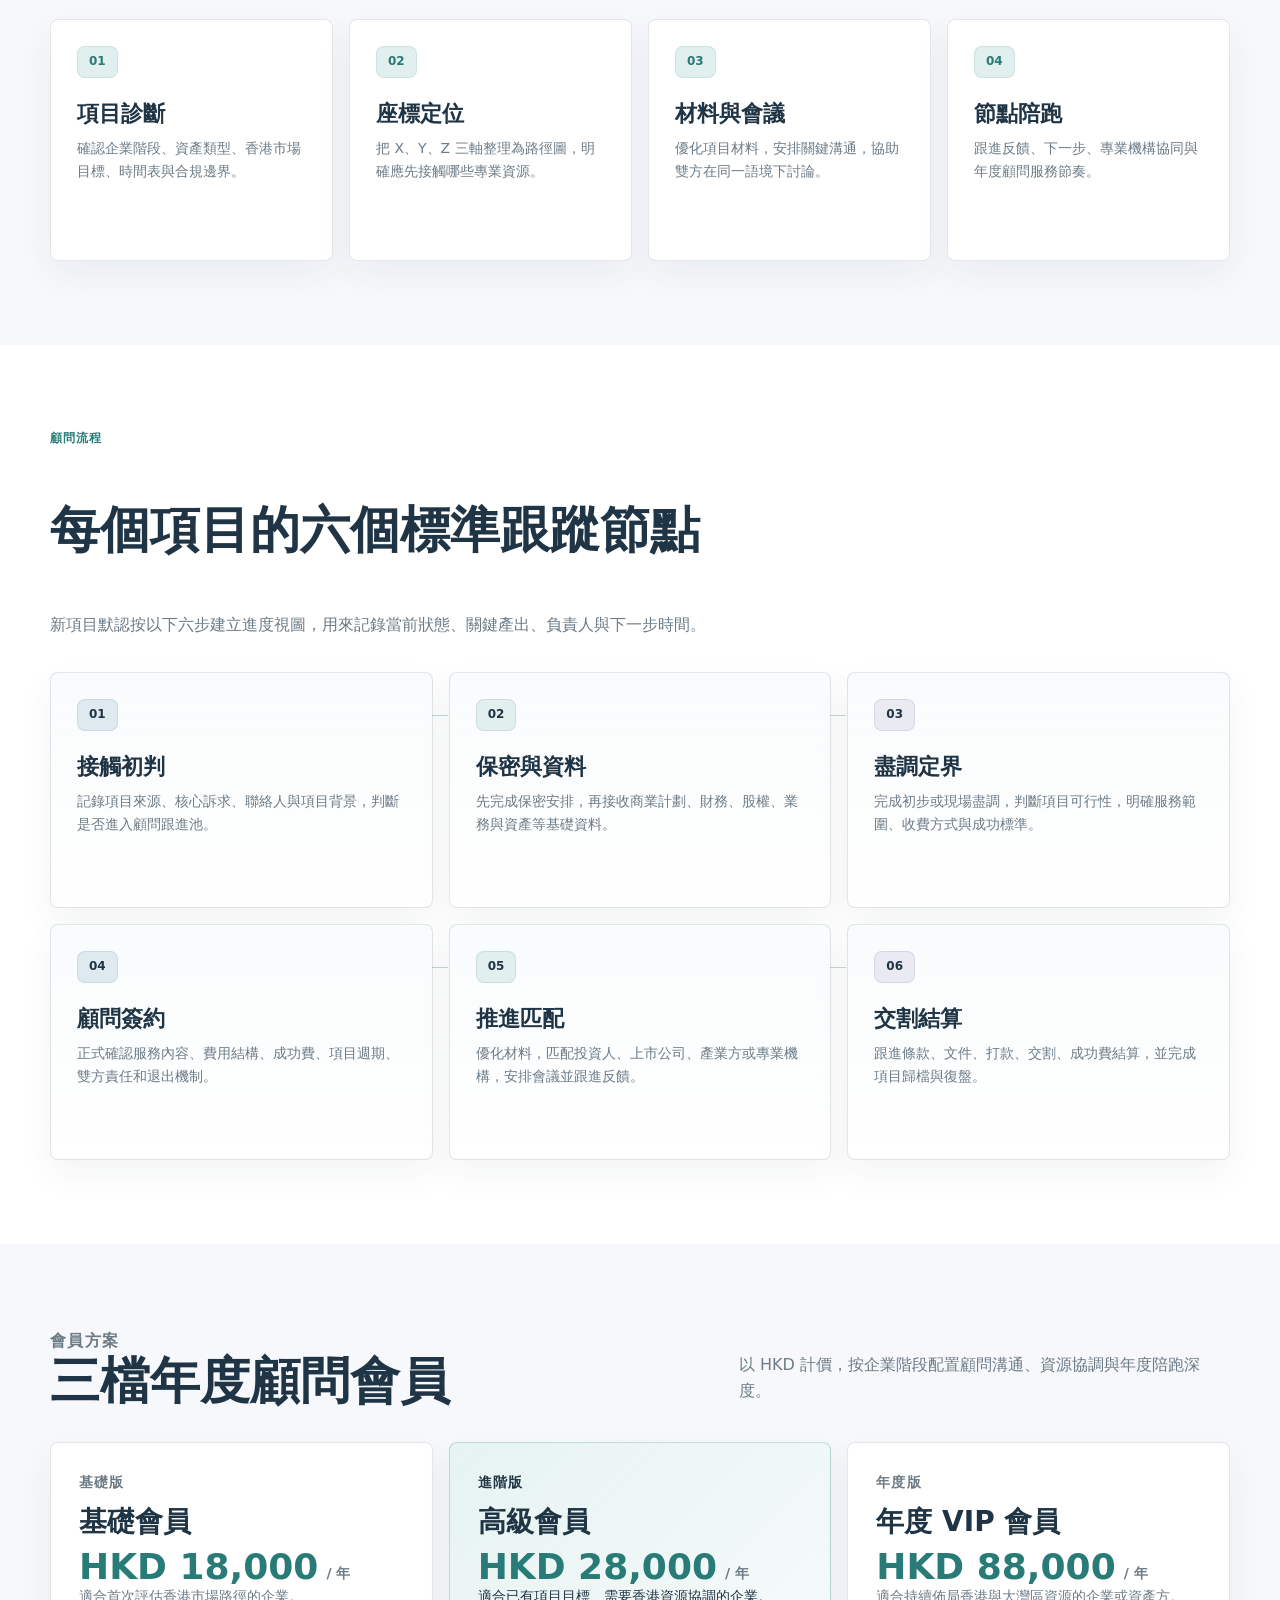
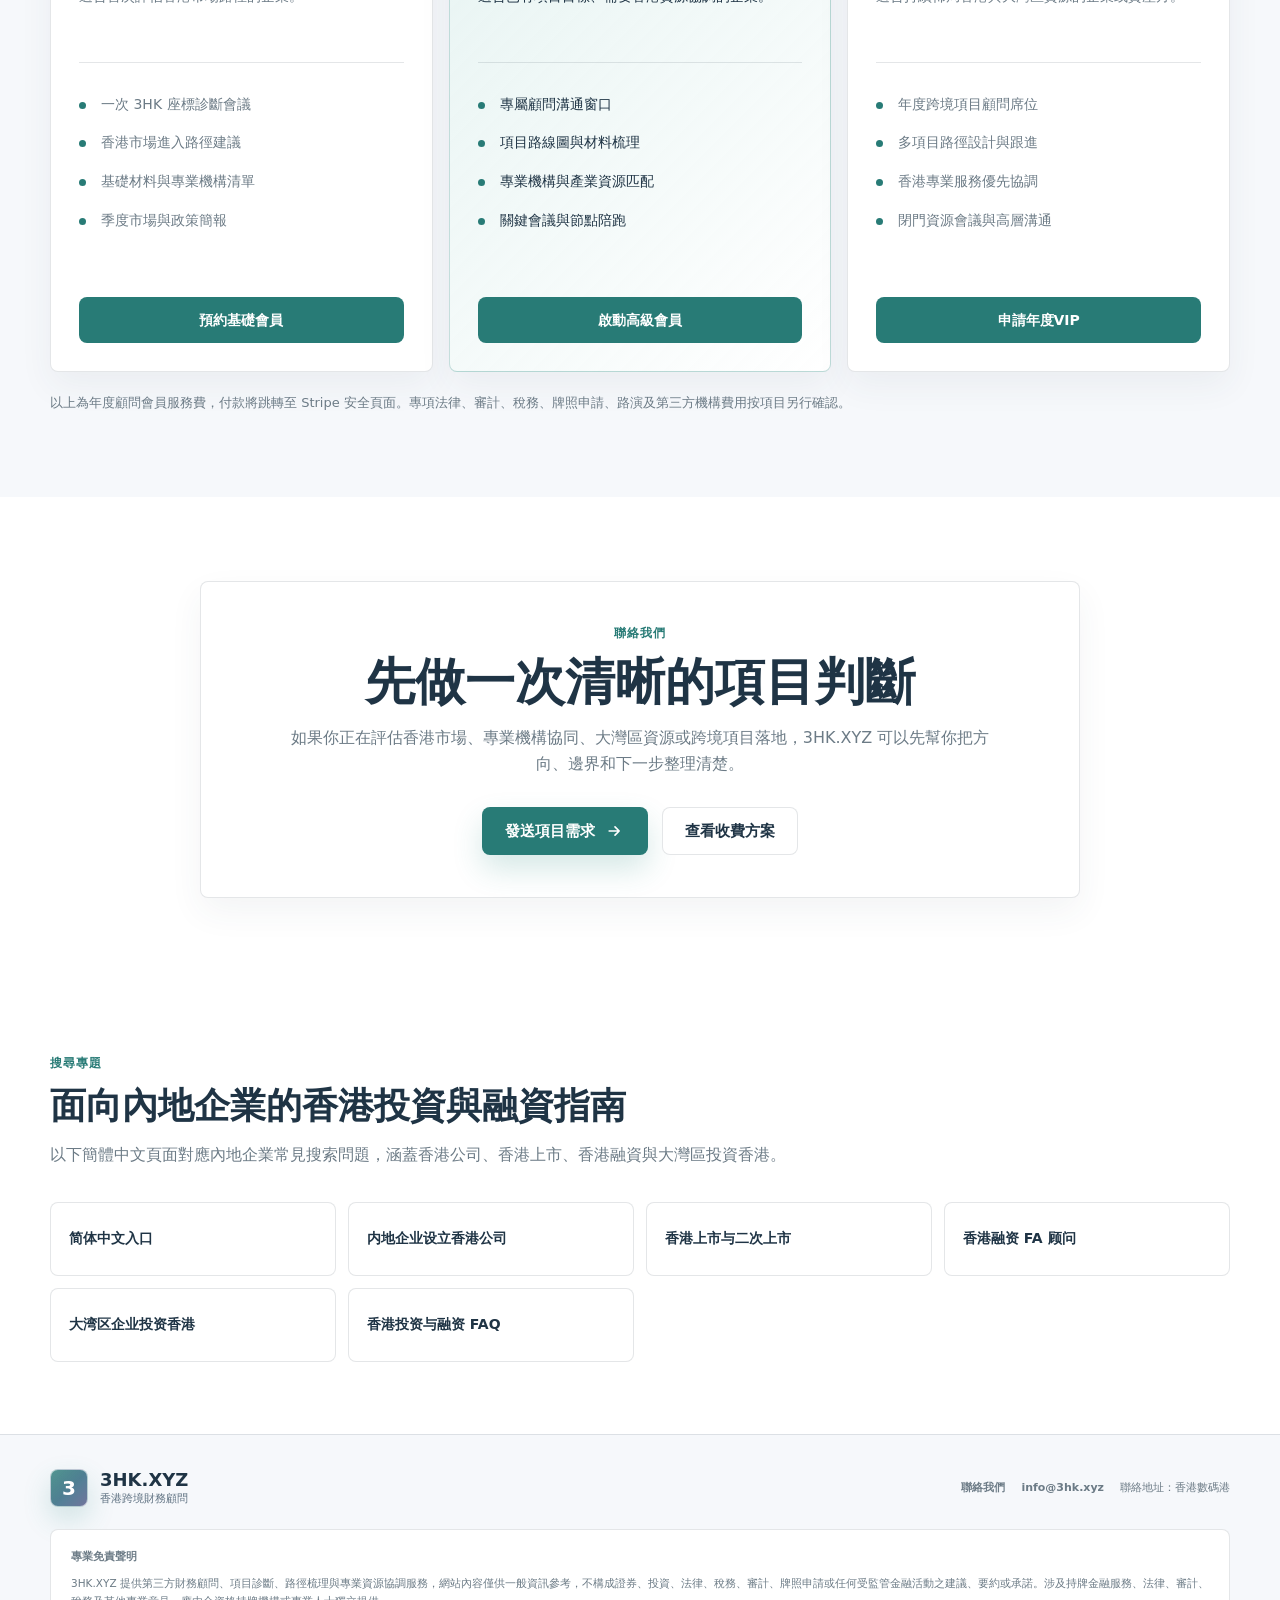
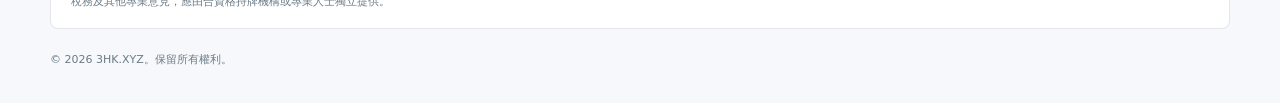
==== commit 2a60ddcb: "Add Chinese SEO landing pages" ====
--- a/index.html
+++ b/index.html
@@ -10,6 +10,7 @@
     <title>3HK.XYZ｜香港金融的三維座標</title>
     <link rel="canonical" href="https://3hk.xyz/" />
     <link rel="alternate" hreflang="zh-Hant-HK" href="https://3hk.xyz/" />
+    <link rel="alternate" hreflang="zh-CN" href="https://3hk.xyz/zh-cn/" />
     <link rel="alternate" hreflang="en" href="https://3hk.xyz/en.html" />
     <meta property="og:type" content="website" />
     <meta property="og:site_name" content="3HK.XYZ" />
@@ -19,6 +20,22 @@
     <meta name="twitter:card" content="summary" />
     <link rel="icon" href="favicon.svg" type="image/svg+xml" />
     <link rel="stylesheet" href="styles.css" />
+    <script type="application/ld+json">
+      {
+        "@context": "https://schema.org",
+        "@type": "ProfessionalService",
+        "name": "3HK.XYZ",
+        "url": "https://3hk.xyz/",
+        "email": "info@3hk.xyz",
+        "address": {
+          "@type": "PostalAddress",
+          "addressLocality": "香港",
+          "streetAddress": "香港數碼港"
+        },
+        "areaServed": ["香港", "中國內地", "粵港澳大灣區"],
+        "serviceType": ["第三方財務顧問", "香港融資顧問", "香港上市前期顧問", "跨境項目專業資源協調"]
+      }
+    </script>
   </head>
   <body>
     <a class="skip-link" href="#main">跳轉到主要內容</a>
@@ -51,6 +68,7 @@
           </nav>
           <div class="language-switch" aria-label="語言切換">
             <a class="is-active" href="index.html" aria-current="page">繁</a>
+            <a href="/zh-cn/">简</a>
             <a href="en.html">EN</a>
           </div>
         </div>
@@ -428,6 +446,24 @@
           </div>
         </div>
       </section>
+
+      <section class="seo-section alt" aria-labelledby="resource-title">
+        <div class="container">
+          <div class="section-heading">
+            <p class="section-kicker">搜尋專題</p>
+            <h2 id="resource-title">面向內地企業的香港投資與融資指南</h2>
+            <p>以下簡體中文頁面對應內地企業常見搜索問題，涵蓋香港公司、香港上市、香港融資與大灣區投資香港。</p>
+          </div>
+          <div class="topic-links" aria-label="簡體專題頁">
+            <a href="/zh-cn/">简体中文入口</a>
+            <a href="/zh-cn/hong-kong-company-setup/">内地企业设立香港公司</a>
+            <a href="/zh-cn/hong-kong-listing/">香港上市与二次上市</a>
+            <a href="/zh-cn/hong-kong-financing/">香港融资 FA 顾问</a>
+            <a href="/zh-cn/greater-bay-area-hong-kong/">大湾区企业投资香港</a>
+            <a href="/zh-cn/faq/">香港投资与融资 FAQ</a>
+          </div>
+        </div>
+      </section>
     </main>
 
     <footer class="site-footer">
--- a/styles.css
+++ b/styles.css
@@ -177,7 +177,7 @@
 .language-switch {
   min-height: 28px;
   display: inline-grid;
-  grid-template-columns: 1fr 1fr;
+  grid-template-columns: repeat(3, 1fr);
   padding: 2px;
   background: var(--surface);
   border: 1px solid var(--line);
@@ -186,7 +186,7 @@
 }
 
 .language-switch a {
-  min-width: 30px;
+  min-width: 28px;
   display: inline-flex;
   align-items: center;
   justify-content: center;
@@ -938,6 +938,194 @@
   margin-top: 8px;
   font-size: 10.5px;
   line-height: 1.72;
+}
+
+.seo-page .site-header {
+  position: sticky;
+}
+
+.seo-page .site-nav a[aria-current="page"] {
+  color: var(--teal);
+}
+
+.seo-hero {
+  padding: 96px 0 54px;
+  background:
+    linear-gradient(135deg, rgba(255, 255, 255, 0.96), rgba(237, 243, 247, 0.9)),
+    var(--bg);
+  border-bottom: 1px solid var(--line);
+}
+
+.seo-hero-grid {
+  display: grid;
+  grid-template-columns: minmax(0, 0.95fr) minmax(320px, 0.55fr);
+  gap: 44px;
+  align-items: end;
+}
+
+.seo-hero h1 {
+  max-width: 850px;
+  margin: 0;
+  color: var(--ink);
+  font-size: 46px;
+  line-height: 1.08;
+  letter-spacing: 0;
+}
+
+.seo-hero p:not(.section-kicker) {
+  max-width: 780px;
+  margin: 22px 0 0;
+  color: var(--ink-2);
+  font-size: 21px;
+  font-weight: 620;
+}
+
+.intent-card {
+  padding: 28px;
+  background: var(--surface);
+  border: 1px solid var(--line);
+  border-radius: var(--radius);
+  box-shadow: var(--shadow);
+}
+
+.intent-card h2 {
+  margin: 0 0 14px;
+  color: var(--ink);
+  font-size: 22px;
+  line-height: 1.22;
+}
+
+.intent-card ul,
+.seo-list {
+  margin: 0;
+  padding: 0;
+  list-style: none;
+}
+
+.intent-card li,
+.seo-list li {
+  position: relative;
+  padding: 9px 0 9px 20px;
+  color: var(--muted);
+  font-size: 14px;
+}
+
+.intent-card li::before,
+.seo-list li::before {
+  content: "";
+  position: absolute;
+  left: 0;
+  top: 18px;
+  width: 7px;
+  height: 7px;
+  background: var(--teal);
+  border-radius: 50%;
+}
+
+.seo-section {
+  padding: 72px 0;
+}
+
+.seo-section.alt {
+  background: var(--surface);
+}
+
+.seo-layout {
+  display: grid;
+  grid-template-columns: minmax(240px, 0.42fr) minmax(0, 1fr);
+  gap: 44px;
+}
+
+.seo-copy h2,
+.seo-section h2 {
+  margin: 0;
+  color: var(--ink);
+  font-size: 36px;
+  line-height: 1.12;
+  letter-spacing: 0;
+}
+
+.seo-copy p,
+.seo-card p,
+.faq-item p {
+  margin: 14px 0 0;
+  color: var(--muted);
+}
+
+.seo-card-grid {
+  display: grid;
+  grid-template-columns: repeat(3, minmax(0, 1fr));
+  gap: 16px;
+}
+
+.seo-card,
+.faq-item {
+  min-height: 190px;
+  padding: 24px;
+  background: var(--surface);
+  border: 1px solid var(--line);
+  border-radius: var(--radius);
+}
+
+.seo-card h3,
+.faq-item h3 {
+  margin: 0;
+  color: var(--ink);
+  font-size: 20px;
+  line-height: 1.26;
+}
+
+.topic-links {
+  display: grid;
+  grid-template-columns: repeat(4, minmax(0, 1fr));
+  gap: 12px;
+}
+
+.topic-links a {
+  min-height: 74px;
+  display: flex;
+  align-items: center;
+  padding: 18px;
+  color: var(--ink);
+  background: var(--surface);
+  border: 1px solid var(--line);
+  border-radius: var(--radius);
+  text-decoration: none;
+  font-size: 14px;
+  font-weight: 780;
+  transition: transform 160ms ease, border-color 160ms ease, background 160ms ease;
+}
+
+.topic-links a:hover {
+  transform: translateY(-2px);
+  border-color: rgba(40, 123, 118, 0.34);
+  background: var(--surface-soft);
+}
+
+.seo-cta {
+  padding: 56px 0;
+  background: var(--bg);
+}
+
+.seo-cta-panel {
+  padding: 34px;
+  text-align: center;
+  background: var(--surface);
+  border: 1px solid var(--line);
+  border-radius: var(--radius);
+  box-shadow: 0 18px 48px rgba(42, 66, 84, 0.08);
+}
+
+.seo-cta-panel h2 {
+  margin: 0;
+  color: var(--ink);
+  font-size: 36px;
+}
+
+.seo-cta-panel p {
+  width: min(760px, 100%);
+  margin: 14px auto 0;
+  color: var(--muted);
 }
 
 .reveal {
@@ -1020,6 +1208,11 @@
     min-height: auto;
   }
 
+  .seo-hero-grid,
+  .seo-layout {
+    grid-template-columns: 1fr;
+  }
+
   .coordinate-terminal {
     max-width: 680px;
   }
@@ -1029,8 +1222,13 @@
   .ecosystem-grid,
   .fa-flow,
   .pricing-head,
+  .seo-card-grid,
   .plan-grid {
     grid-template-columns: 1fr 1fr;
+  }
+
+  .topic-links {
+    grid-template-columns: repeat(2, minmax(0, 1fr));
   }
 
   .method-timeline {
@@ -1061,6 +1259,31 @@
   .hero-grid {
     gap: 24px;
     padding: 96px 0 34px;
+  }
+
+  .seo-hero {
+    padding: 86px 0 42px;
+  }
+
+  .seo-hero h1 {
+    font-size: 32px;
+    line-height: 1.14;
+  }
+
+  .seo-hero p:not(.section-kicker) {
+    font-size: 17px;
+  }
+
+  .seo-copy h2,
+  .seo-section h2,
+  .seo-cta-panel h2 {
+    font-size: 30px;
+    line-height: 1.14;
+  }
+
+  .seo-section,
+  .seo-cta {
+    padding: 56px 0;
   }
 
   .hero-copy {
@@ -1111,6 +1334,8 @@
   .ecosystem-grid,
   .fa-flow,
   .method-timeline,
+  .seo-card-grid,
+  .topic-links,
   .plan-grid,
   .pricing-head,
   .split-layout {
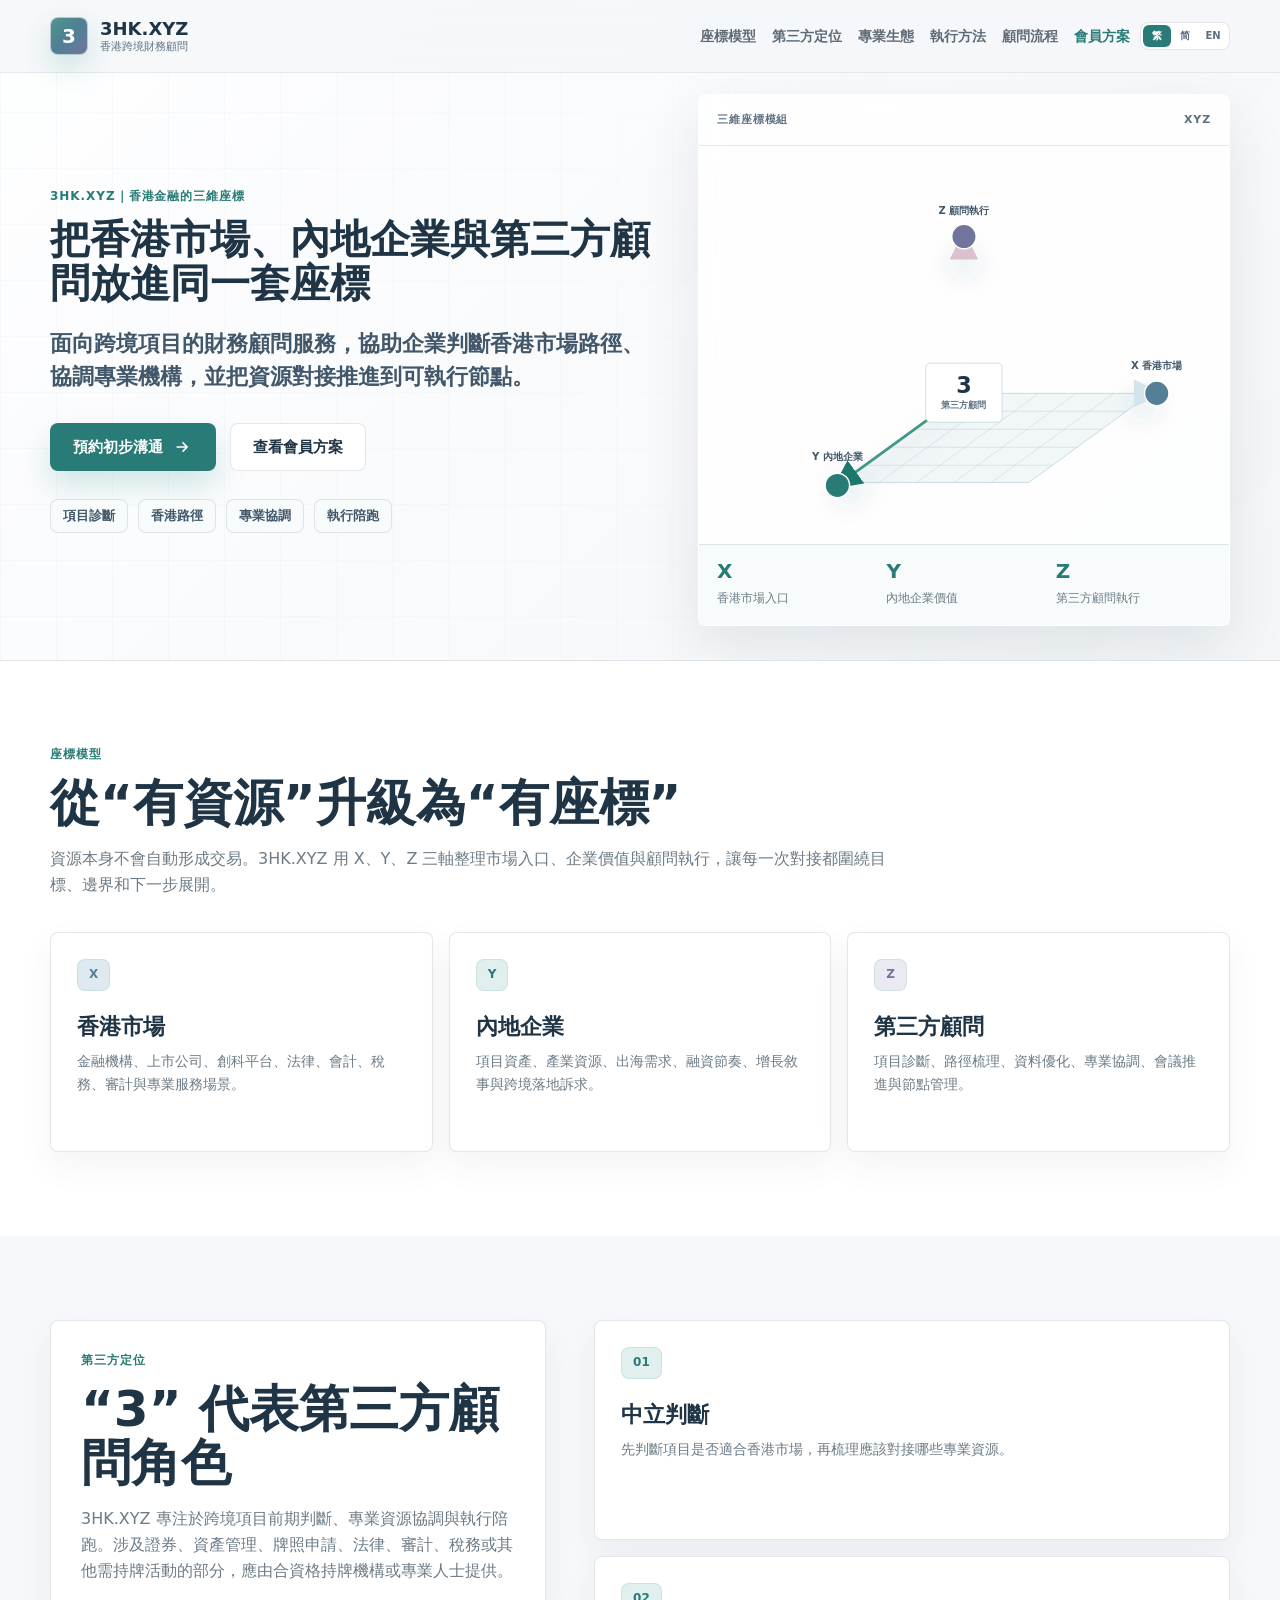
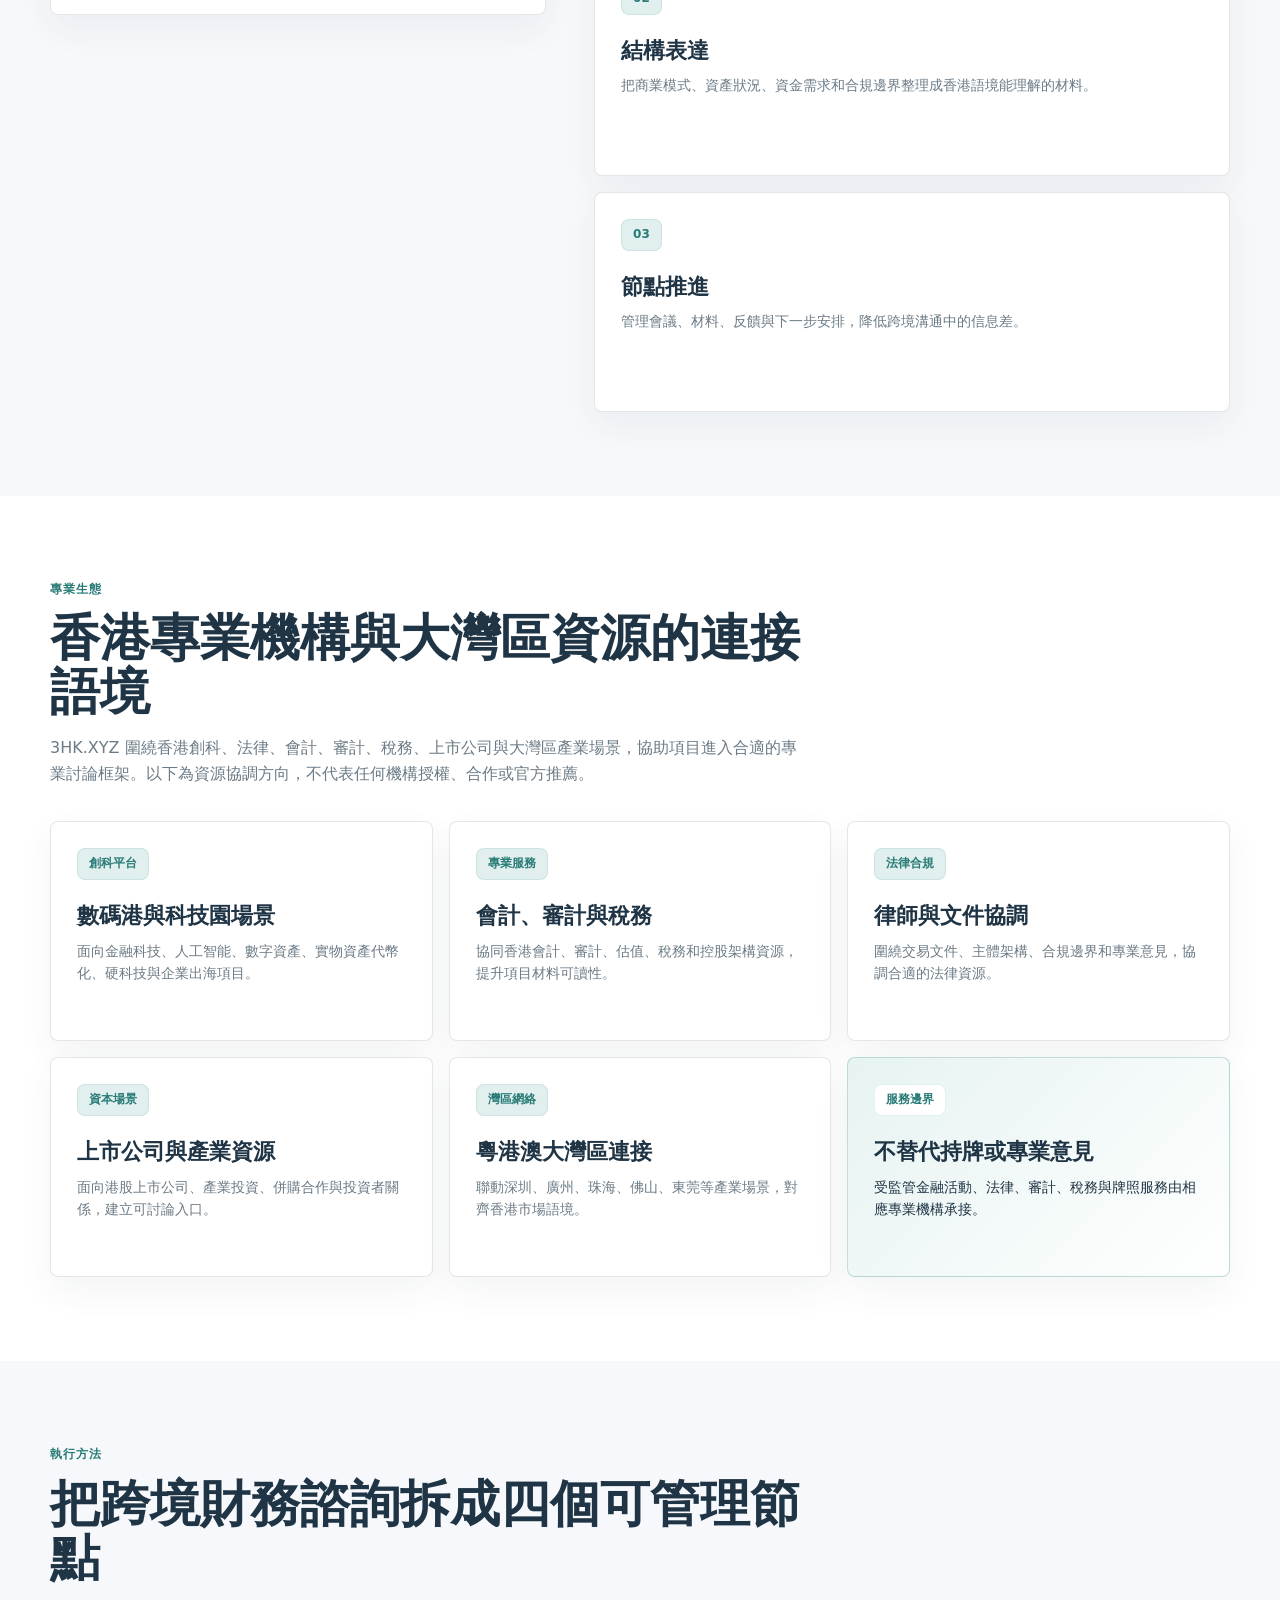
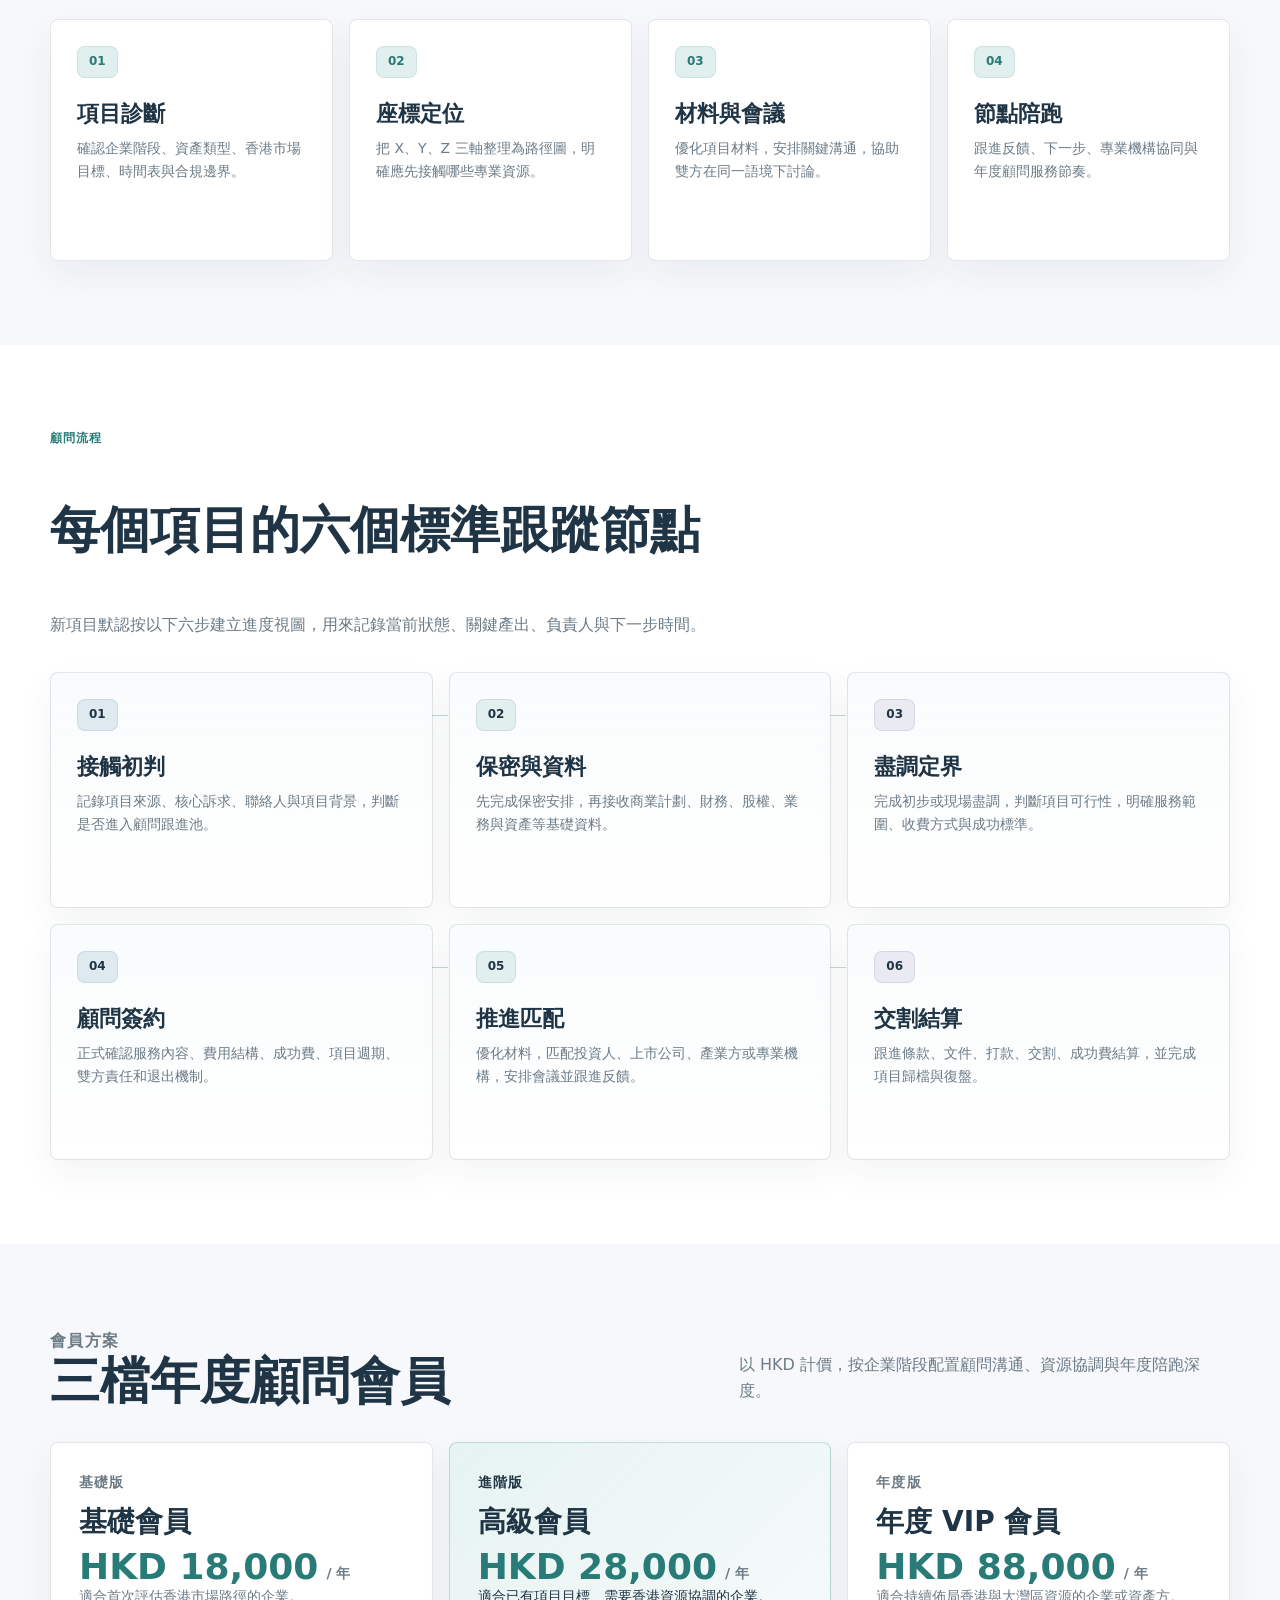
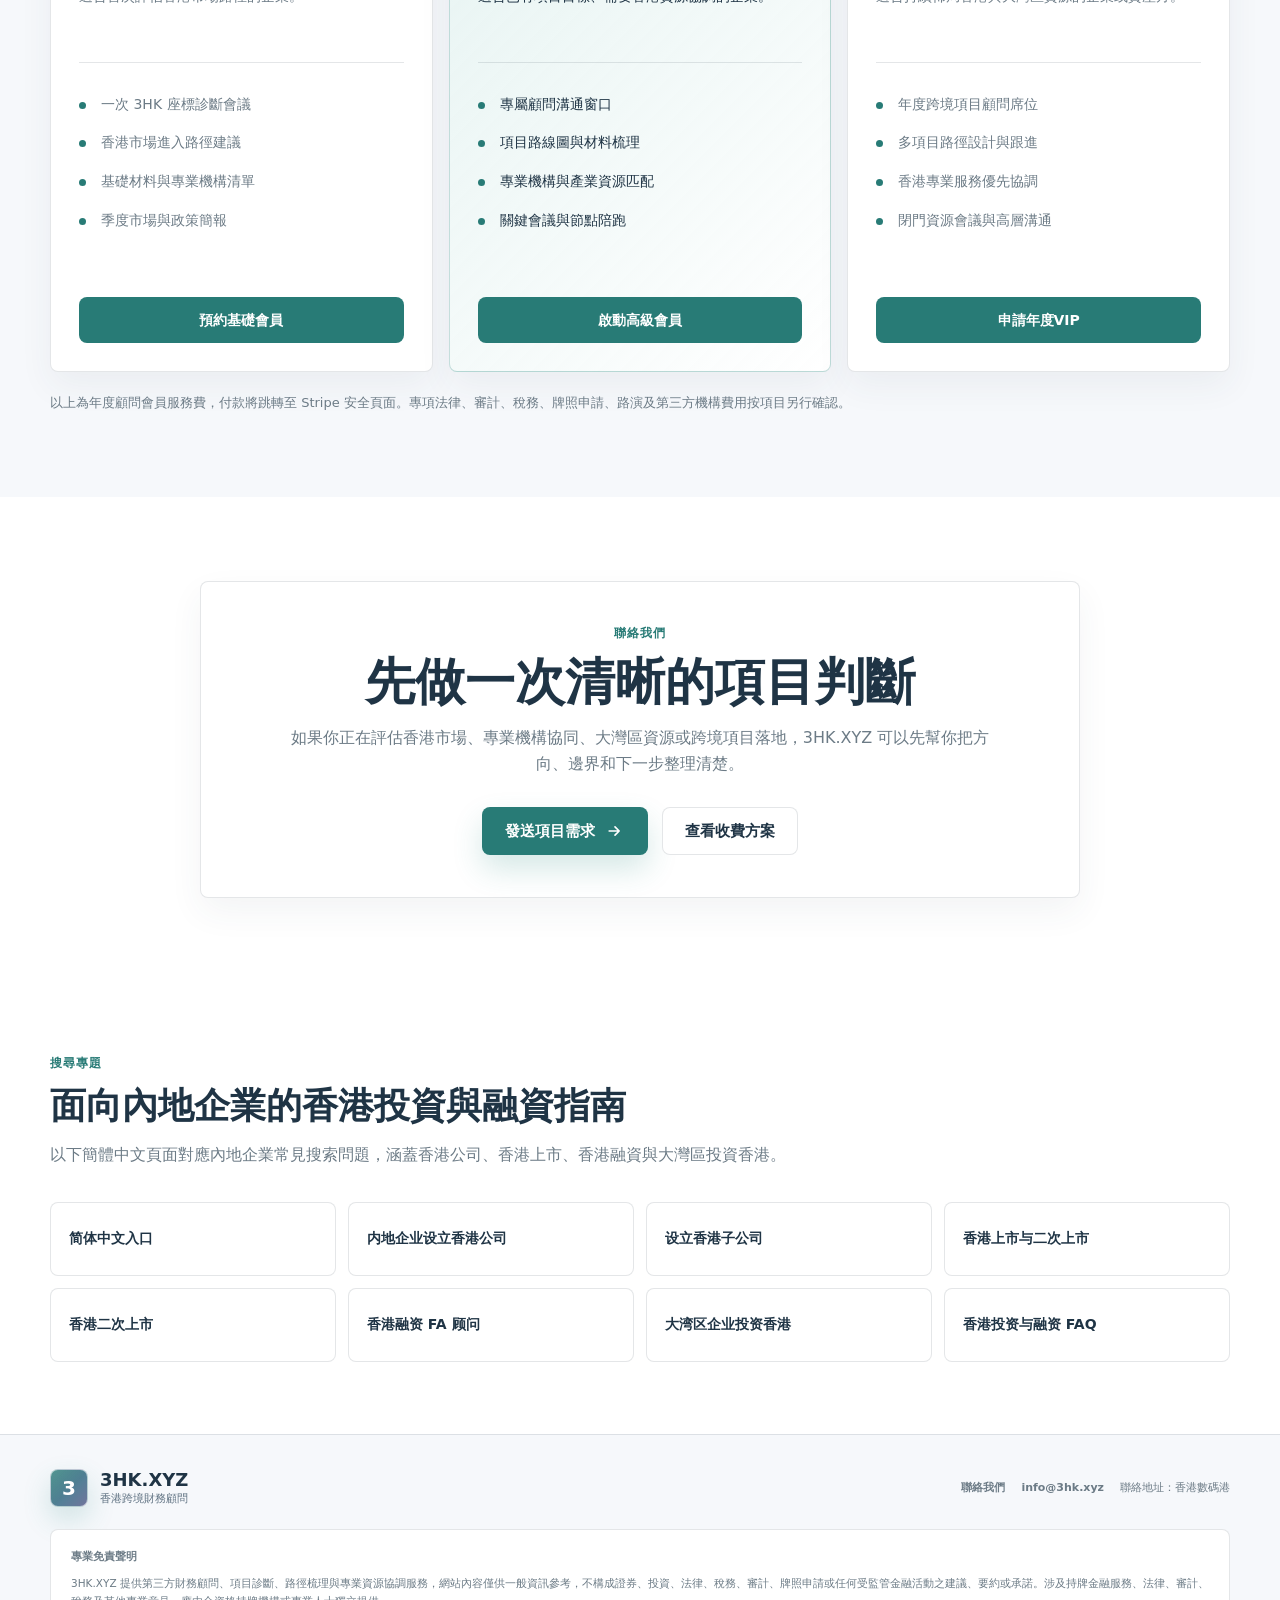
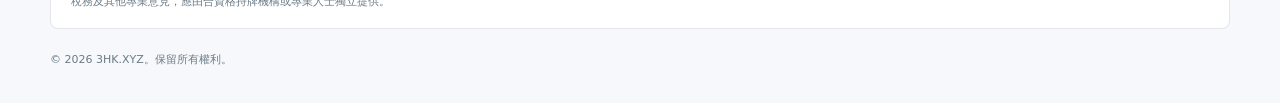
==== commit ebfbb23e: "Add subsidiary and secondary listing SEO pages" ====
--- a/index.html
+++ b/index.html
@@ -457,7 +457,9 @@
           <div class="topic-links" aria-label="簡體專題頁">
             <a href="/zh-cn/">简体中文入口</a>
             <a href="/zh-cn/hong-kong-company-setup/">内地企业设立香港公司</a>
+            <a href="/zh-cn/hong-kong-subsidiary/">设立香港子公司</a>
             <a href="/zh-cn/hong-kong-listing/">香港上市与二次上市</a>
+            <a href="/zh-cn/hong-kong-secondary-listing/">香港二次上市</a>
             <a href="/zh-cn/hong-kong-financing/">香港融资 FA 顾问</a>
             <a href="/zh-cn/greater-bay-area-hong-kong/">大湾区企业投资香港</a>
             <a href="/zh-cn/faq/">香港投资与融资 FAQ</a>
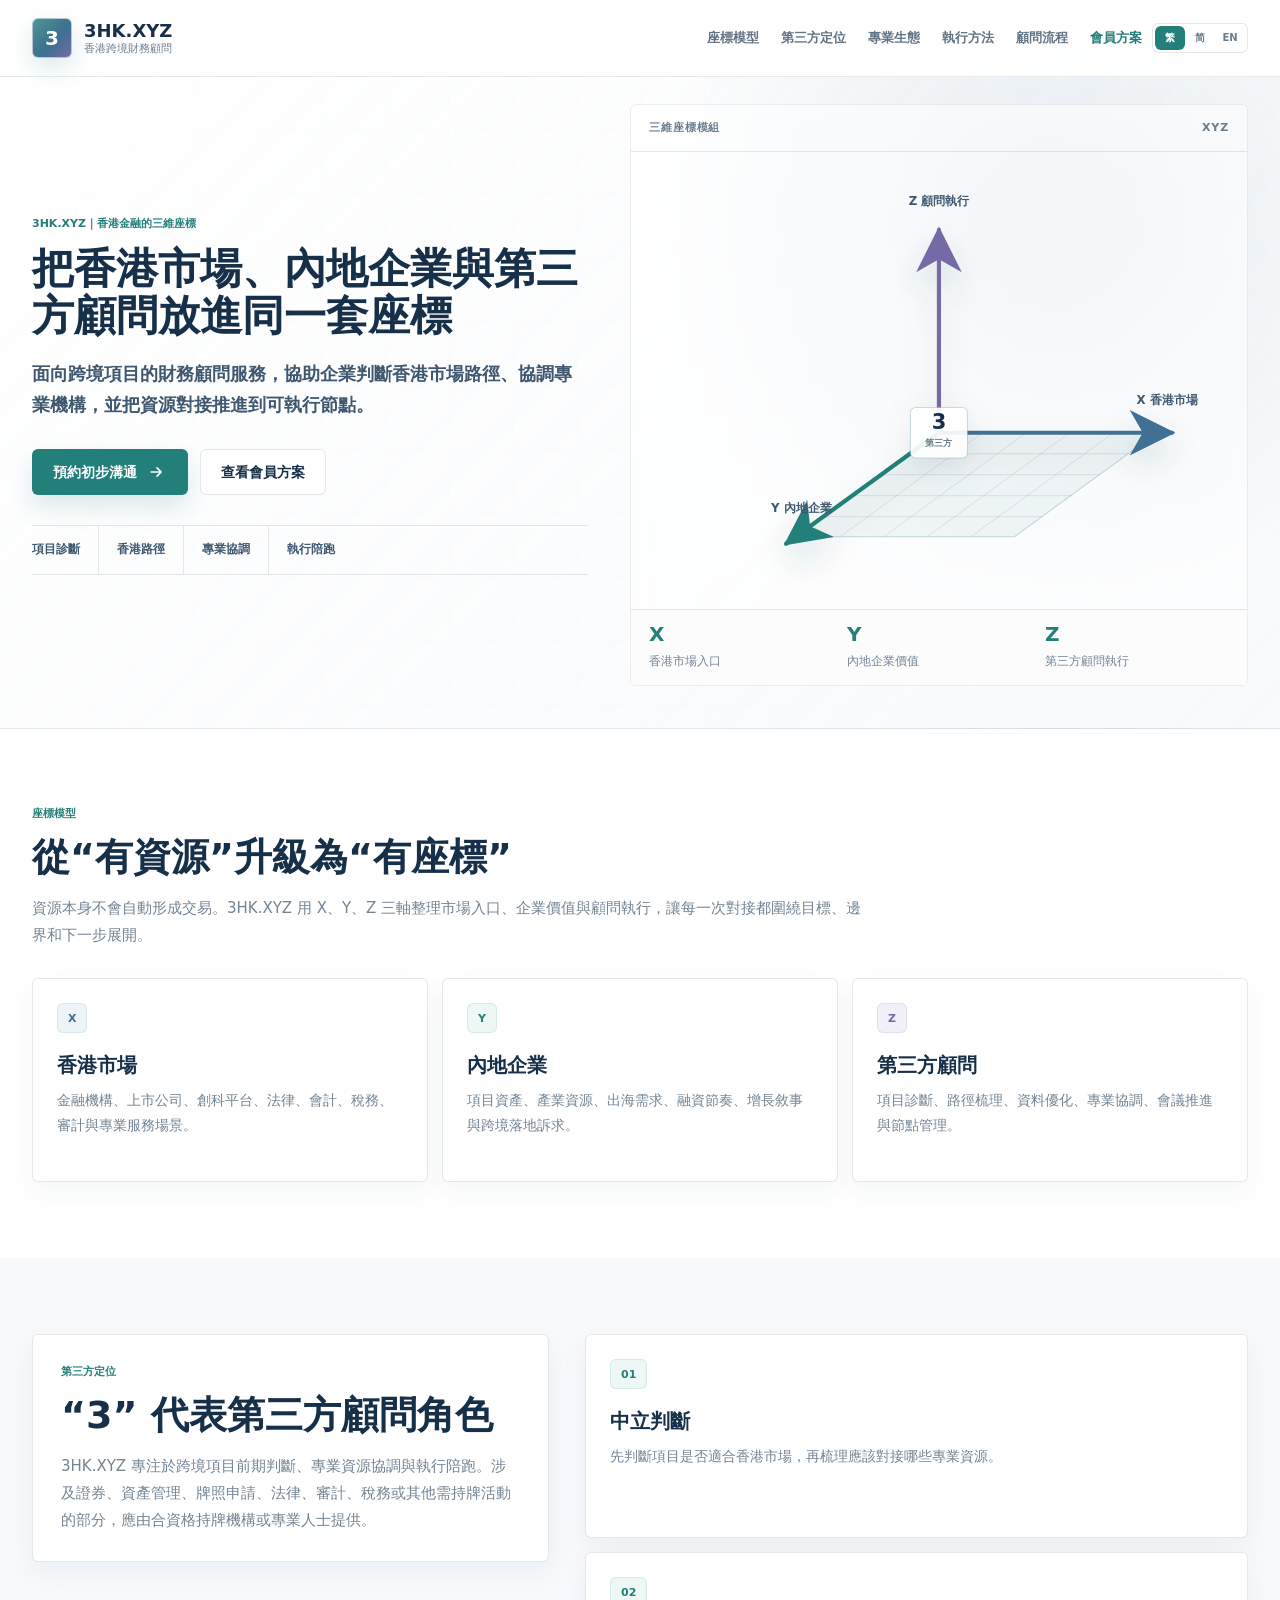
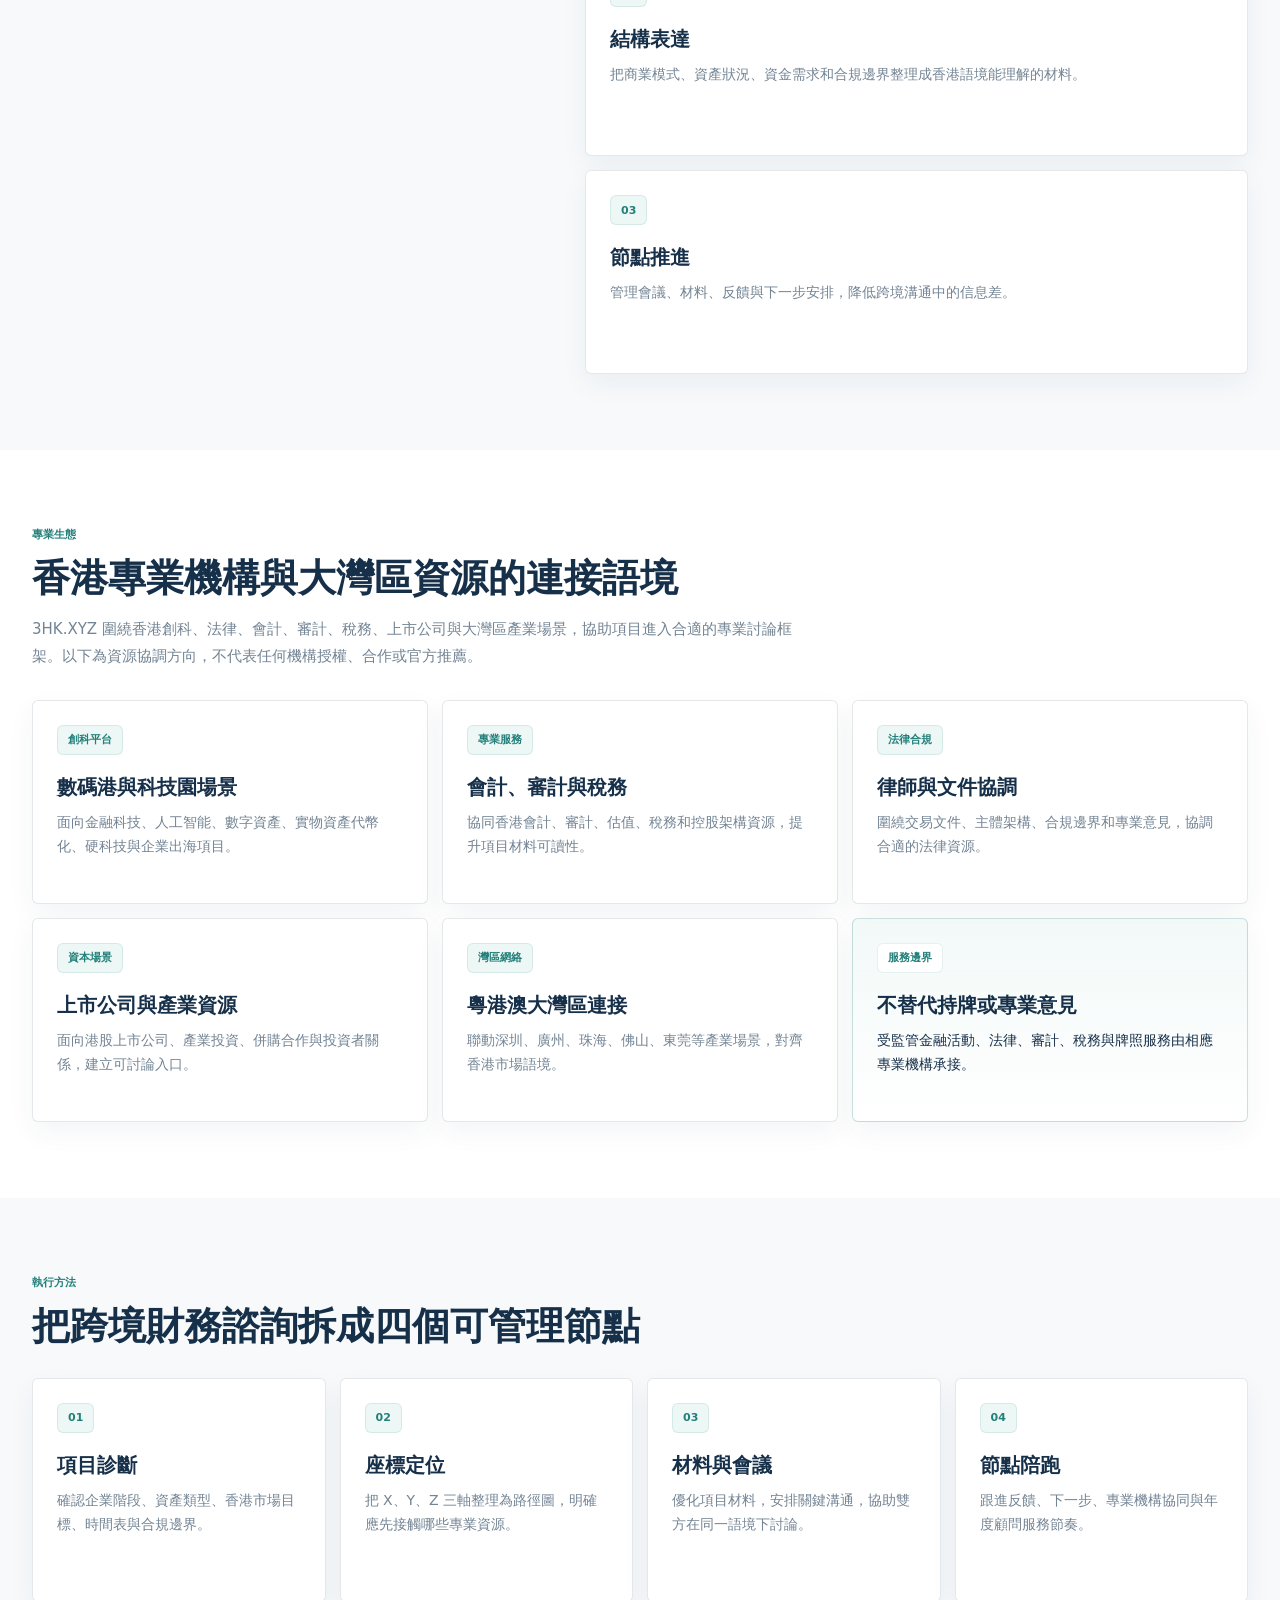
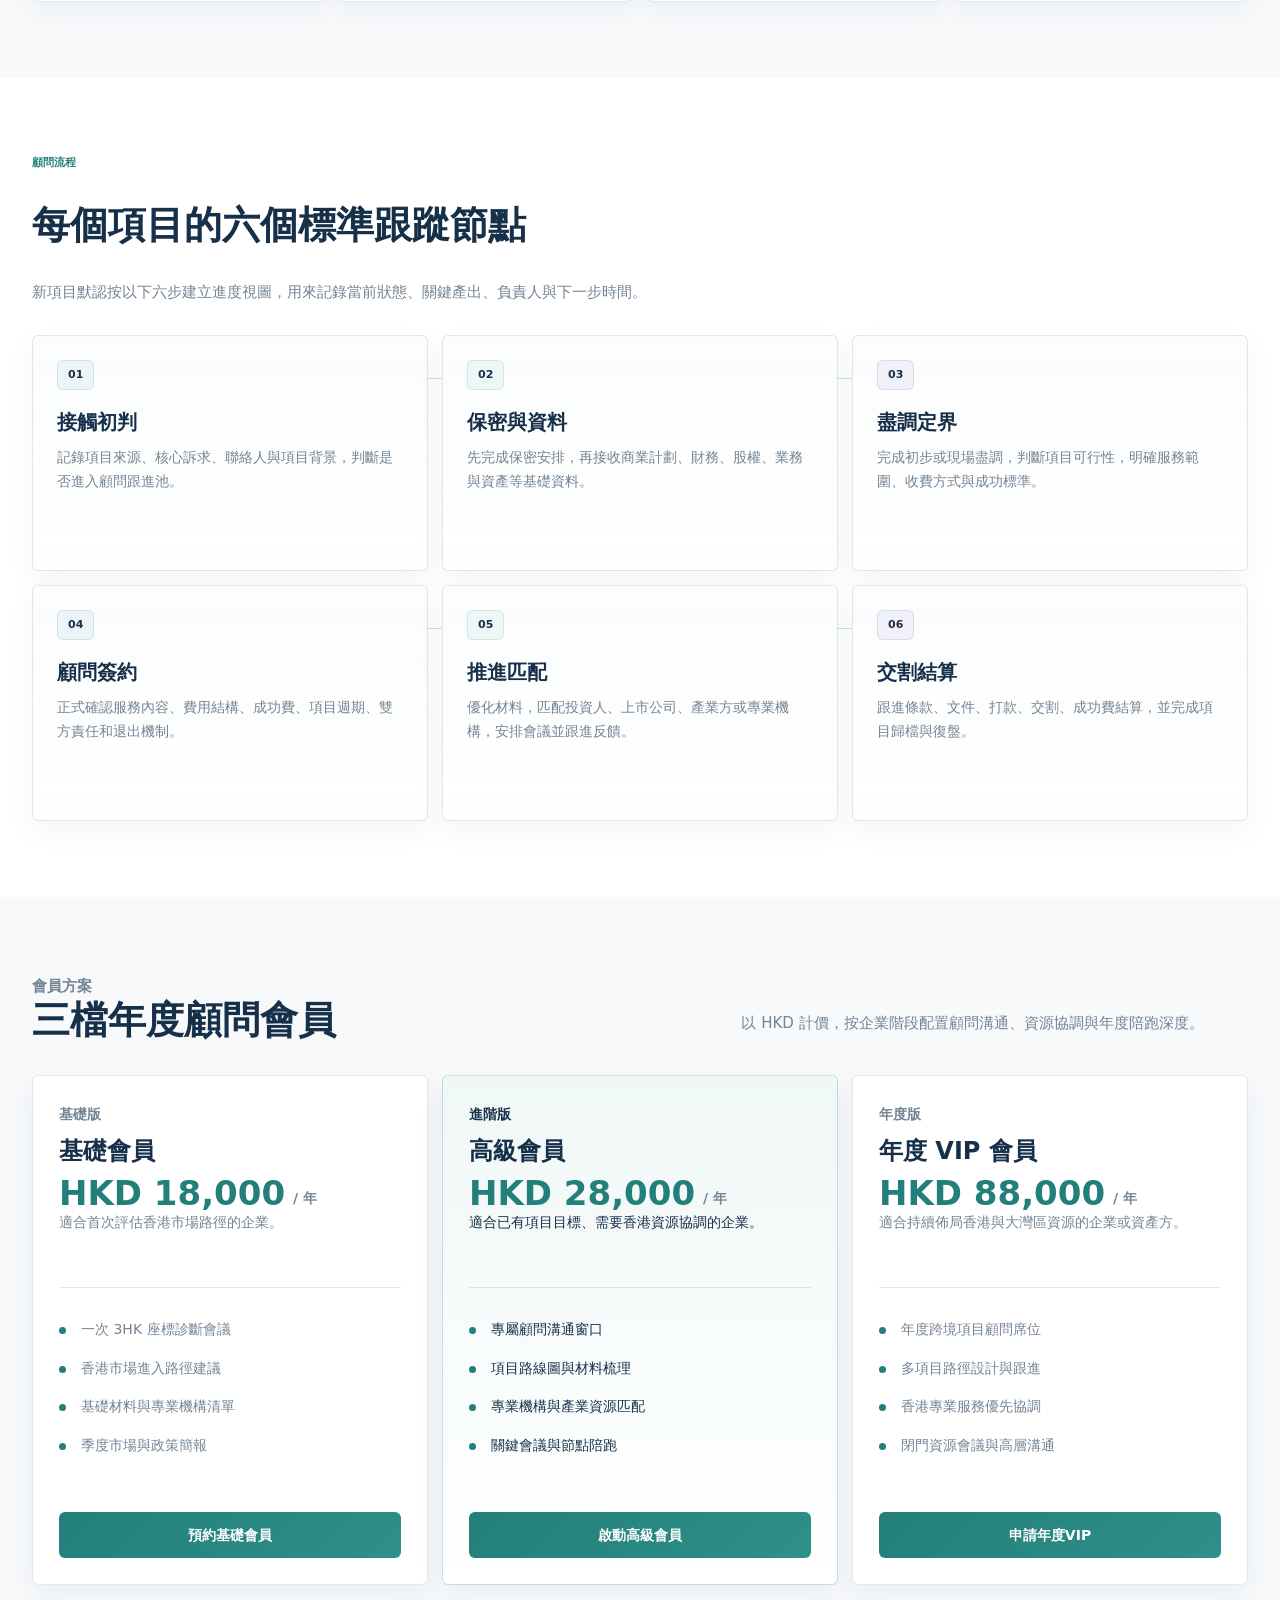
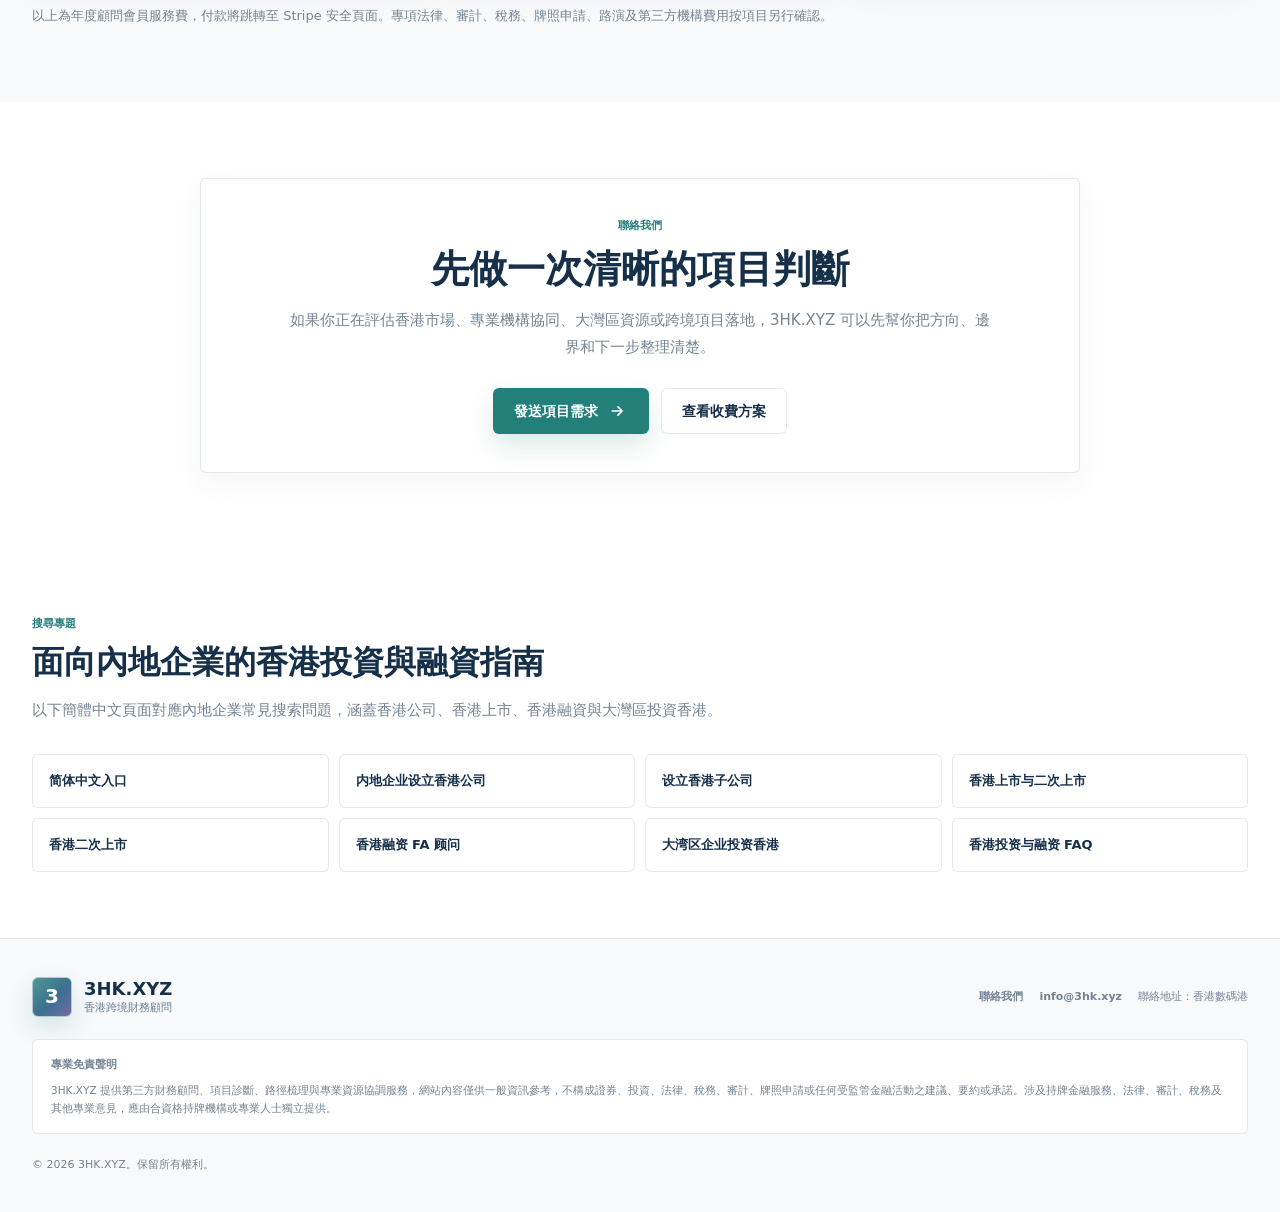
==== commit 4c026498: "Refine premium advisory visual system" ====
--- a/index.html
+++ b/index.html
@@ -130,14 +130,14 @@
                 <filter id="softAxisShadow" x="-20%" y="-20%" width="140%" height="140%">
                   <feDropShadow dx="0" dy="18" stdDeviation="18" flood-color="#2b4658" flood-opacity="0.16" />
                 </filter>
-                <marker id="arrowBlue" markerWidth="10" markerHeight="10" refX="8" refY="5" orient="auto">
-                  <path d="M0 0 10 5 0 10Z" fill="#d1e5eb" />
+                <marker id="arrowBlue" viewBox="0 0 18 18" markerWidth="14" markerHeight="14" refX="15" refY="9" orient="auto">
+                  <path d="M2 2 16 9 2 16 6 9Z" fill="#416f94" />
                 </marker>
-                <marker id="arrowGreen" markerWidth="10" markerHeight="10" refX="8" refY="5" orient="auto">
-                  <path d="M0 0 10 5 0 10Z" fill="#1f786c" />
+                <marker id="arrowGreen" viewBox="0 0 18 18" markerWidth="14" markerHeight="14" refX="15" refY="9" orient="auto">
+                  <path d="M2 2 16 9 2 16 6 9Z" fill="#237f7a" />
                 </marker>
-                <marker id="arrowPlum" markerWidth="10" markerHeight="10" refX="8" refY="5" orient="auto">
-                  <path d="M0 0 10 5 0 10Z" fill="#dbc0cd" />
+                <marker id="arrowPlum" viewBox="0 0 18 18" markerWidth="14" markerHeight="14" refX="15" refY="9" orient="auto">
+                  <path d="M2 2 16 9 2 16 6 9Z" fill="#746ba5" />
                 </marker>
               </defs>
 
@@ -154,24 +154,24 @@
               </g>
 
               <g class="axes" filter="url(#softAxisShadow)">
-                <path class="axis axis-x" marker-end="url(#arrowBlue)" d="M360 330 628 330" />
-                <path class="axis axis-y" marker-end="url(#arrowGreen)" d="M360 330 184 458" />
-                <path class="axis axis-z" marker-end="url(#arrowPlum)" d="M360 330 360 112" />
+                <path class="axis axis-x" marker-end="url(#arrowBlue)" d="M360 330 638 330" />
+                <path class="axis axis-y" marker-end="url(#arrowGreen)" d="M360 330 178 462" />
+                <path class="axis axis-z" marker-end="url(#arrowPlum)" d="M360 330 360 88" />
               </g>
 
               <g class="coordinate-nodes">
-                <circle class="node node-x" cx="628" cy="330" r="17" />
-                <circle class="node node-y" cx="184" cy="458" r="17" />
-                <circle class="node node-z" cx="360" cy="112" r="17" />
-                <rect class="origin-box" x="307" y="288" width="106" height="82" rx="6" />
-                <text class="origin-number" x="360" y="329" text-anchor="middle">3</text>
-                <text class="origin-label" x="360" y="351" text-anchor="middle">第三方顧問</text>
+                <circle class="node node-x" cx="638" cy="330" r="10" />
+                <circle class="node node-y" cx="178" cy="462" r="10" />
+                <circle class="node node-z" cx="360" cy="88" r="10" />
+                <rect class="origin-box" x="326" y="300" width="68" height="60" rx="6" />
+                <text class="origin-number" x="360" y="326" text-anchor="middle">3</text>
+                <text class="origin-label" x="360" y="346" text-anchor="middle">第三方</text>
               </g>
 
               <g class="diagram-labels">
-                <text x="628" y="296" text-anchor="middle">X 香港市場</text>
-                <text x="184" y="422" text-anchor="middle">Y 內地企業</text>
-                <text x="360" y="80" text-anchor="middle">Z 顧問執行</text>
+                <text x="632" y="296" text-anchor="middle">X 香港市場</text>
+                <text x="196" y="424" text-anchor="middle">Y 內地企業</text>
+                <text x="360" y="58" text-anchor="middle">Z 顧問執行</text>
               </g>
             </svg>
             <div class="terminal-foot">
--- a/styles.css
+++ b/styles.css
@@ -1,24 +1,25 @@
 :root {
-  --ink: #1f3445;
-  --ink-2: #42586a;
-  --slate: #5d7080;
-  --blue: #557f97;
-  --blue-soft: #dfeaf0;
-  --teal: #287b76;
-  --teal-soft: #e1efee;
-  --violet: #71759c;
-  --violet-soft: #e9eaf2;
-  --bg: #f6f8fb;
-  --bg-2: #edf3f7;
+  --ink: #17304a;
+  --ink-2: #3f5870;
+  --slate: #6a7c8e;
+  --blue: #416f94;
+  --blue-soft: #edf4f8;
+  --teal: #237f7a;
+  --teal-soft: #edf7f5;
+  --violet: #746ba5;
+  --violet-soft: #f1eff8;
+  --bg: #f7f9fb;
+  --bg-2: #eef4f7;
   --surface: #ffffff;
-  --surface-soft: #f8fbfc;
-  --muted: #6c7b86;
-  --line: rgba(36, 51, 66, 0.12);
-  --line-strong: rgba(36, 51, 66, 0.2);
+  --surface-soft: #fbfcfd;
+  --muted: #738494;
+  --line: rgba(23, 48, 74, 0.11);
+  --line-strong: rgba(23, 48, 74, 0.2);
   --line-light: rgba(255, 255, 255, 0.56);
-  --shadow: 0 22px 58px rgba(42, 66, 84, 0.11);
-  --max: 1180px;
-  --radius: 8px;
+  --shadow: 0 18px 44px rgba(28, 54, 78, 0.07);
+  --shadow-soft: 0 10px 28px rgba(28, 54, 78, 0.05);
+  --max: 1216px;
+  --radius: 6px;
 }
 
 * {
@@ -33,7 +34,7 @@
 body {
   margin: 0;
   color: var(--ink);
-  background: var(--bg);
+  background: var(--surface);
   font-family: Inter, ui-sans-serif, system-ui, -apple-system, BlinkMacSystemFont, "PingFang TC", "Microsoft JhengHei", "PingFang SC", "Microsoft YaHei", sans-serif;
   line-height: 1.62;
   text-rendering: optimizeLegibility;
@@ -85,20 +86,20 @@
   position: fixed;
   inset: 0 0 auto;
   z-index: 50;
-  background: rgba(244, 247, 249, 0.8);
-  border-bottom: 1px solid rgba(36, 51, 66, 0.08);
-  backdrop-filter: blur(18px);
+  background: rgba(255, 255, 255, 0.94);
+  border-bottom: 1px solid rgba(23, 48, 74, 0.1);
+  backdrop-filter: blur(16px);
   transition: background 180ms ease, box-shadow 180ms ease;
 }
 
 .site-header.is-scrolled,
 body.nav-open .site-header {
-  background: rgba(255, 255, 255, 0.92);
-  box-shadow: 0 14px 36px rgba(50, 72, 88, 0.08);
+  background: rgba(255, 255, 255, 0.98);
+  box-shadow: 0 10px 28px rgba(28, 54, 78, 0.06);
 }
 
 .nav-shell {
-  min-height: 72px;
+  min-height: 76px;
   display: flex;
   align-items: center;
   justify-content: space-between;
@@ -114,8 +115,8 @@
 }
 
 .brand-mark {
-  width: 38px;
-  height: 38px;
+  width: 40px;
+  height: 40px;
   display: grid;
   place-items: center;
   color: var(--surface);
@@ -126,7 +127,7 @@
   border-radius: var(--radius);
   font-size: 20px;
   font-weight: 900;
-  box-shadow: 0 12px 28px rgba(47, 138, 131, 0.2);
+  box-shadow: 0 10px 24px rgba(35, 127, 122, 0.16);
 }
 
 .brand strong,
@@ -149,7 +150,7 @@
 .site-nav {
   display: flex;
   align-items: center;
-  gap: 16px;
+  gap: 22px;
   flex-wrap: nowrap;
 }
 
@@ -162,10 +163,10 @@
 }
 
 .site-nav a {
-  color: rgba(36, 51, 66, 0.72);
+  color: rgba(23, 48, 74, 0.68);
   text-decoration: none;
-  font-size: 14px;
-  font-weight: 760;
+  font-size: 13px;
+  font-weight: 780;
   transition: color 160ms ease, background 160ms ease, border-color 160ms ease;
 }
 
@@ -175,7 +176,7 @@
 }
 
 .language-switch {
-  min-height: 28px;
+  min-height: 30px;
   display: inline-grid;
   grid-template-columns: repeat(3, 1fr);
   padding: 2px;
@@ -186,7 +187,7 @@
 }
 
 .language-switch a {
-  min-width: 28px;
+  min-width: 30px;
   display: inline-flex;
   align-items: center;
   justify-content: center;
@@ -226,8 +227,8 @@
   overflow: hidden;
   color: var(--ink);
   background:
-    linear-gradient(135deg, rgba(255, 255, 255, 0.94), rgba(244, 247, 249, 0.92)),
-    linear-gradient(135deg, var(--bg), var(--bg-2));
+    radial-gradient(circle at 82% 30%, rgba(65, 111, 148, 0.11), transparent 34%),
+    linear-gradient(135deg, rgba(255, 255, 255, 0.98), rgba(247, 249, 251, 0.86));
   border-bottom: 1px solid var(--line);
 }
 
@@ -235,21 +236,21 @@
   position: absolute;
   inset: 0;
   background-image:
-    linear-gradient(rgba(95, 147, 168, 0.14) 1px, transparent 1px),
-    linear-gradient(90deg, rgba(95, 147, 168, 0.14) 1px, transparent 1px);
-  background-size: 56px 56px;
-  mask-image: linear-gradient(90deg, rgba(36, 51, 66, 0.28), rgba(36, 51, 66, 0.16), transparent 86%);
+    linear-gradient(rgba(65, 111, 148, 0.08) 1px, transparent 1px),
+    linear-gradient(90deg, rgba(65, 111, 148, 0.08) 1px, transparent 1px);
+  background-size: 64px 64px;
+  mask-image: linear-gradient(90deg, transparent, rgba(23, 48, 74, 0.22) 38%, transparent 88%);
 }
 
 .hero-grid {
   position: relative;
   z-index: 1;
-  min-height: clamp(560px, 70vh, 650px);
+  min-height: clamp(590px, 72vh, 690px);
   display: grid;
-  grid-template-columns: minmax(0, 0.98fr) minmax(420px, 0.86fr);
+  grid-template-columns: minmax(0, 0.9fr) minmax(440px, 1fr);
   align-items: center;
   gap: 42px;
-  padding: 94px 0 34px;
+  padding: 104px 0 42px;
 }
 
 .hero-copy {
@@ -263,9 +264,9 @@
 .plan-label {
   margin: 0 0 12px;
   color: var(--teal);
-  font-size: 12px;
+  font-size: 11px;
   font-weight: 860;
-  letter-spacing: 0.08em;
+  letter-spacing: 0;
   text-transform: uppercase;
 }
 
@@ -277,44 +278,44 @@
   margin: 0;
   color: var(--ink);
   font-weight: 860;
-  line-height: 1.08;
+  line-height: 1.12;
   letter-spacing: 0;
 }
 
 .hero h1 {
-  max-width: 860px;
-  font-size: clamp(28px, 3.35vw, 40px);
+  max-width: 720px;
+  font-size: 42px;
   overflow-wrap: anywhere;
 }
 
 .hero-lede {
-  max-width: 720px;
-  margin: 22px 0 0;
+  max-width: 650px;
+  margin: 20px 0 0;
   color: var(--ink-2);
-  font-size: clamp(18px, 1.75vw, 22px);
-  font-weight: 650;
-  line-height: 1.5;
+  font-size: 18px;
+  font-weight: 620;
+  line-height: 1.72;
 }
 
 .hero-actions,
 .contact-actions {
   display: flex;
   flex-wrap: wrap;
-  gap: 14px;
-  margin-top: 30px;
+  gap: 12px;
+  margin-top: 28px;
 }
 
 .button {
-  min-height: 48px;
+  min-height: 46px;
   display: inline-flex;
   align-items: center;
   justify-content: center;
   gap: 10px;
-  padding: 0 22px;
+  padding: 0 20px;
   border: 1px solid transparent;
   border-radius: var(--radius);
   text-decoration: none;
-  font-size: 15px;
+  font-size: 14px;
   font-weight: 820;
   transition: transform 160ms ease, background 160ms ease, border-color 160ms ease, color 160ms ease;
 }
@@ -336,7 +337,7 @@
 .button-primary {
   color: var(--surface);
   background: var(--teal);
-  box-shadow: 0 14px 30px rgba(47, 138, 131, 0.2);
+  box-shadow: 0 12px 24px rgba(35, 127, 122, 0.16);
 }
 
 .button-primary:hover {
@@ -357,31 +358,40 @@
 .hero-tags {
   display: flex;
   flex-wrap: wrap;
-  gap: 10px;
-  margin-top: 28px;
+  gap: 0;
+  margin-top: 30px;
+  border-top: 1px solid var(--line);
+  border-bottom: 1px solid var(--line);
 }
 
 .hero-tags span {
-  min-height: 34px;
+  min-height: 48px;
   display: inline-flex;
   align-items: center;
-  padding: 0 12px;
+  padding: 0 18px;
   color: var(--ink-2);
-  background: var(--surface-soft);
-  border: 1px solid var(--line);
-  border-radius: var(--radius);
-  font-size: 13px;
-  font-weight: 720;
+  background: transparent;
+  border-right: 1px solid var(--line);
+  font-size: 12px;
+  font-weight: 760;
+}
+
+.hero-tags span:first-child {
+  padding-left: 0;
+}
+
+.hero-tags span:last-child {
+  border-right: 0;
 }
 
 .coordinate-terminal {
   min-width: 0;
   color: var(--ink);
-  background: rgba(255, 255, 255, 0.82);
-  border: 1px solid var(--line-light);
+  background: rgba(255, 255, 255, 0.54);
+  border: 1px solid rgba(23, 48, 74, 0.08);
   border-radius: var(--radius);
-  box-shadow: var(--shadow);
-  backdrop-filter: blur(12px);
+  box-shadow: none;
+  backdrop-filter: blur(10px);
 }
 
 .terminal-top,
@@ -389,7 +399,7 @@
   display: flex;
   justify-content: space-between;
   gap: 14px;
-  padding: 16px 18px;
+  padding: 14px 18px;
   border-bottom: 1px solid var(--line);
 }
 
@@ -404,7 +414,7 @@
   width: 100%;
   height: auto;
   display: block;
-  padding: 10px 6px 0;
+  padding: 4px 6px 0;
   overflow: visible;
 }
 
@@ -421,25 +431,24 @@
 
 .axis {
   fill: none;
-  stroke-width: 4;
+  stroke-width: 5;
   stroke-linecap: round;
 }
 
 .axis-x {
-  stroke: url(#axisBlue);
+  stroke: var(--blue);
 }
 
 .axis-y {
-  stroke: url(#axisGreen);
+  stroke: var(--teal);
 }
 
 .axis-z {
-  stroke: url(#axisPlum);
+  stroke: var(--violet);
 }
 
 .node {
-  stroke: var(--surface);
-  stroke-width: 2;
+  display: none;
 }
 
 .node-x {
@@ -455,20 +464,21 @@
 }
 
 .origin-box {
-  fill: var(--surface);
+  fill: rgba(255, 255, 255, 0.92);
   stroke: rgba(95, 147, 168, 0.32);
   stroke-width: 1.2;
+  filter: drop-shadow(0 14px 18px rgba(28, 54, 78, 0.1));
 }
 
 .origin-number {
   fill: var(--ink);
-  font-size: 31px;
+  font-size: 25px;
   font-weight: 900;
 }
 
 .origin-label {
   fill: var(--slate);
-  font-size: 13px;
+  font-size: 11px;
   font-weight: 800;
 }
 
@@ -483,7 +493,7 @@
   grid-template-columns: repeat(3, minmax(0, 1fr));
   border-top: 1px solid var(--line);
   border-bottom: 0;
-  background: var(--surface-soft);
+  background: rgba(251, 252, 253, 0.78);
 }
 
 .terminal-foot div {
@@ -510,7 +520,7 @@
 .section,
 .contact-section {
   scroll-margin-top: 88px;
-  padding: 84px 0;
+  padding: 76px 0;
 }
 
 .coordinate-section,
@@ -528,7 +538,7 @@
 
 .section-heading {
   width: min(760px, 100%);
-  margin-bottom: 34px;
+  margin-bottom: 30px;
 }
 
 .coordinate-layout .section-heading {
@@ -541,7 +551,8 @@
 .method-section h2,
 .contact-section h2,
 .pricing-head h2 {
-  font-size: clamp(30px, 4vw, 50px);
+  font-size: 38px;
+  line-height: 1.16;
 }
 
 .section-heading p:not(.section-kicker),
@@ -550,7 +561,8 @@
 .contact-section p:not(.section-kicker) {
   margin: 16px 0 0;
   color: var(--muted);
-  font-size: 16px;
+  font-size: 15px;
+  line-height: 1.78;
 }
 
 .axis-grid,
@@ -560,7 +572,7 @@
 .plan-grid,
 .method-timeline {
   display: grid;
-  gap: 16px;
+  gap: 14px;
 }
 
 .axis-grid,
@@ -580,7 +592,7 @@
   border: 1px solid var(--line);
   border-radius: var(--radius);
   background: var(--surface);
-  box-shadow: 0 14px 34px rgba(50, 72, 88, 0.06);
+  box-shadow: var(--shadow-soft);
 }
 
 .axis-card,
@@ -588,8 +600,8 @@
 .ecosystem-card,
 .fa-stage,
 .method-step {
-  min-height: 220px;
-  padding: 26px;
+  min-height: 204px;
+  padding: 24px;
   transition: transform 180ms ease, border-color 180ms ease, box-shadow 180ms ease;
 }
 
@@ -599,9 +611,9 @@
 .fa-stage:hover,
 .plan-card:hover,
 .method-step:hover {
-  transform: translateY(-4px);
-  border-color: rgba(47, 138, 131, 0.32);
-  box-shadow: 0 20px 48px rgba(50, 72, 88, 0.1);
+  transform: translateY(-2px);
+  border-color: rgba(35, 127, 122, 0.26);
+  box-shadow: var(--shadow);
 }
 
 .axis-card span,
@@ -609,15 +621,15 @@
 .ecosystem-card span,
 .fa-stage span,
 .method-step span {
-  min-height: 32px;
+  min-height: 30px;
   display: inline-flex;
   align-items: center;
-  padding: 0 11px;
+  padding: 0 10px;
   color: var(--teal);
   background: var(--teal-soft);
   border: 1px solid rgba(47, 138, 131, 0.12);
   border-radius: var(--radius);
-  font-size: 12px;
+  font-size: 11px;
   font-weight: 850;
 }
 
@@ -637,9 +649,9 @@
 .fa-stage h3,
 .plan-card h3,
 .method-step h3 {
-  margin: 22px 0 10px;
-  color: var(--ink);
-  font-size: 22px;
+  margin: 20px 0 10px;
+  color: var(--ink);
+  font-size: 20px;
   line-height: 1.25;
 }
 
@@ -652,22 +664,23 @@
   margin: 0;
   color: var(--muted);
   font-size: 14px;
+  line-height: 1.72;
 }
 
 .split-layout {
   display: grid;
   grid-template-columns: minmax(0, 0.78fr) minmax(0, 1fr);
-  gap: 48px;
+  gap: 36px;
   align-items: start;
 }
 
 .section-copy {
   min-width: 0;
-  padding: 30px;
+  padding: 28px;
   background: var(--surface);
   border: 1px solid var(--line);
   border-radius: var(--radius);
-  box-shadow: 0 14px 34px rgba(50, 72, 88, 0.06);
+  box-shadow: var(--shadow-soft);
 }
 
 .stance-grid {
@@ -677,10 +690,8 @@
 .ecosystem-card.emphasis,
 .plan-card.featured {
   color: var(--ink);
-  background:
-    linear-gradient(135deg, rgba(223, 240, 238, 0.78), rgba(255, 255, 255, 0.94)),
-    var(--surface);
-  border-color: rgba(47, 138, 131, 0.28);
+  background: linear-gradient(180deg, rgba(237, 247, 245, 0.72), rgba(255, 255, 255, 0.96));
+  border-color: rgba(35, 127, 122, 0.24);
 }
 
 .ecosystem-card.emphasis span {
@@ -708,7 +719,7 @@
   position: relative;
   min-height: 236px;
   background:
-    linear-gradient(180deg, rgba(248, 251, 252, 0.9), rgba(255, 255, 255, 0.96)),
+    linear-gradient(180deg, rgba(251, 252, 253, 0.96), rgba(255, 255, 255, 0.98)),
     var(--surface);
 }
 
@@ -718,7 +729,7 @@
   top: 42px;
   right: -16px;
   width: 16px;
-  border-top: 1px solid rgba(47, 138, 131, 0.32);
+  border-top: 1px solid rgba(35, 127, 122, 0.22);
 }
 
 .fa-stage:nth-child(3n)::after,
@@ -741,7 +752,7 @@
 }
 
 .method-step {
-  min-height: 242px;
+  min-height: 224px;
 }
 
 .pricing-head {
@@ -766,8 +777,8 @@
 }
 
 .plan-card {
-  min-height: 530px;
-  padding: 28px;
+  min-height: 510px;
+  padding: 26px;
   display: flex;
   flex-direction: column;
   transition: transform 180ms ease, border-color 180ms ease, box-shadow 180ms ease;
@@ -779,7 +790,7 @@
 
 .plan-card h3 {
   margin-top: 0;
-  font-size: 28px;
+  font-size: 24px;
 }
 
 .plan-price {
@@ -792,7 +803,7 @@
 
 .plan-price strong {
   color: var(--teal);
-  font-size: clamp(30px, 3vw, 36px);
+  font-size: 34px;
   line-height: 1;
   white-space: nowrap;
 }
@@ -840,7 +851,7 @@
   justify-content: center;
   margin-top: auto;
   color: var(--surface);
-  background: var(--teal);
+  background: linear-gradient(135deg, var(--teal), #2f8f89);
   border-radius: var(--radius);
   text-decoration: none;
   font-size: 14px;
@@ -860,7 +871,7 @@
 .contact-panel {
   width: min(880px, calc(100% - 44px));
   margin: 0 auto;
-  padding: 42px;
+  padding: 38px;
   text-align: center;
 }
 
@@ -875,7 +886,7 @@
 }
 
 .site-footer {
-  padding: 34px 0;
+  padding: 38px 0;
   background: var(--bg);
   border-top: 1px solid var(--line);
 }
@@ -914,7 +925,7 @@
 }
 
 .footer-disclaimer {
-  padding: 18px 20px;
+  padding: 16px 18px;
   background: var(--surface);
   border: 1px solid var(--line);
   border-radius: var(--radius);
@@ -949,49 +960,51 @@
 }
 
 .seo-hero {
-  padding: 96px 0 54px;
+  padding: 84px 0 50px;
   background:
-    linear-gradient(135deg, rgba(255, 255, 255, 0.96), rgba(237, 243, 247, 0.9)),
+    radial-gradient(circle at 78% 24%, rgba(65, 111, 148, 0.1), transparent 34%),
+    linear-gradient(135deg, rgba(255, 255, 255, 0.98), rgba(247, 249, 251, 0.92)),
     var(--bg);
   border-bottom: 1px solid var(--line);
 }
 
 .seo-hero-grid {
   display: grid;
-  grid-template-columns: minmax(0, 0.95fr) minmax(320px, 0.55fr);
-  gap: 44px;
-  align-items: end;
+  grid-template-columns: minmax(0, 0.92fr) minmax(320px, 0.56fr);
+  gap: 52px;
+  align-items: center;
 }
 
 .seo-hero h1 {
   max-width: 850px;
   margin: 0;
   color: var(--ink);
-  font-size: 46px;
-  line-height: 1.08;
+  font-size: 40px;
+  line-height: 1.14;
   letter-spacing: 0;
 }
 
 .seo-hero p:not(.section-kicker) {
   max-width: 780px;
-  margin: 22px 0 0;
+  margin: 18px 0 0;
   color: var(--ink-2);
-  font-size: 21px;
-  font-weight: 620;
+  font-size: 18px;
+  font-weight: 600;
+  line-height: 1.76;
 }
 
 .intent-card {
-  padding: 28px;
-  background: var(--surface);
+  padding: 26px;
+  background: rgba(255, 255, 255, 0.92);
   border: 1px solid var(--line);
   border-radius: var(--radius);
-  box-shadow: var(--shadow);
+  box-shadow: var(--shadow-soft);
 }
 
 .intent-card h2 {
   margin: 0 0 14px;
   color: var(--ink);
-  font-size: 22px;
+  font-size: 20px;
   line-height: 1.22;
 }
 
@@ -1005,7 +1018,7 @@
 .intent-card li,
 .seo-list li {
   position: relative;
-  padding: 9px 0 9px 20px;
+  padding: 8px 0 8px 19px;
   color: var(--muted);
   font-size: 14px;
 }
@@ -1023,7 +1036,7 @@
 }
 
 .seo-section {
-  padding: 72px 0;
+  padding: 66px 0;
 }
 
 .seo-section.alt {
@@ -1032,15 +1045,15 @@
 
 .seo-layout {
   display: grid;
-  grid-template-columns: minmax(240px, 0.42fr) minmax(0, 1fr);
-  gap: 44px;
+  grid-template-columns: minmax(250px, 0.38fr) minmax(0, 1fr);
+  gap: 46px;
 }
 
 .seo-copy h2,
 .seo-section h2 {
   margin: 0;
   color: var(--ink);
-  font-size: 36px;
+  font-size: 32px;
   line-height: 1.12;
   letter-spacing: 0;
 }
@@ -1055,44 +1068,46 @@
 .seo-card-grid {
   display: grid;
   grid-template-columns: repeat(3, minmax(0, 1fr));
-  gap: 16px;
+  gap: 14px;
 }
 
 .seo-card,
 .faq-item {
-  min-height: 190px;
-  padding: 24px;
+  min-height: 176px;
+  padding: 22px;
   background: var(--surface);
   border: 1px solid var(--line);
   border-radius: var(--radius);
+  box-shadow: var(--shadow-soft);
 }
 
 .seo-card h3,
 .faq-item h3 {
   margin: 0;
   color: var(--ink);
-  font-size: 20px;
+  font-size: 18px;
   line-height: 1.26;
 }
 
 .topic-links {
   display: grid;
   grid-template-columns: repeat(4, minmax(0, 1fr));
-  gap: 12px;
+  gap: 10px;
 }
 
 .topic-links a {
-  min-height: 74px;
+  min-height: 54px;
   display: flex;
   align-items: center;
-  padding: 18px;
+  padding: 14px 16px;
   color: var(--ink);
   background: var(--surface);
   border: 1px solid var(--line);
   border-radius: var(--radius);
   text-decoration: none;
   font-size: 14px;
-  font-weight: 780;
+  font-size: 13px;
+  font-weight: 760;
   transition: transform 160ms ease, border-color 160ms ease, background 160ms ease;
 }
 
@@ -1103,7 +1118,7 @@
 }
 
 .seo-cta {
-  padding: 56px 0;
+  padding: 52px 0;
   background: var(--bg);
 }
 
@@ -1113,13 +1128,13 @@
   background: var(--surface);
   border: 1px solid var(--line);
   border-radius: var(--radius);
-  box-shadow: 0 18px 48px rgba(42, 66, 84, 0.08);
+  box-shadow: var(--shadow-soft);
 }
 
 .seo-cta-panel h2 {
   margin: 0;
   color: var(--ink);
-  font-size: 36px;
+  font-size: 32px;
 }
 
 .seo-cta-panel p {
